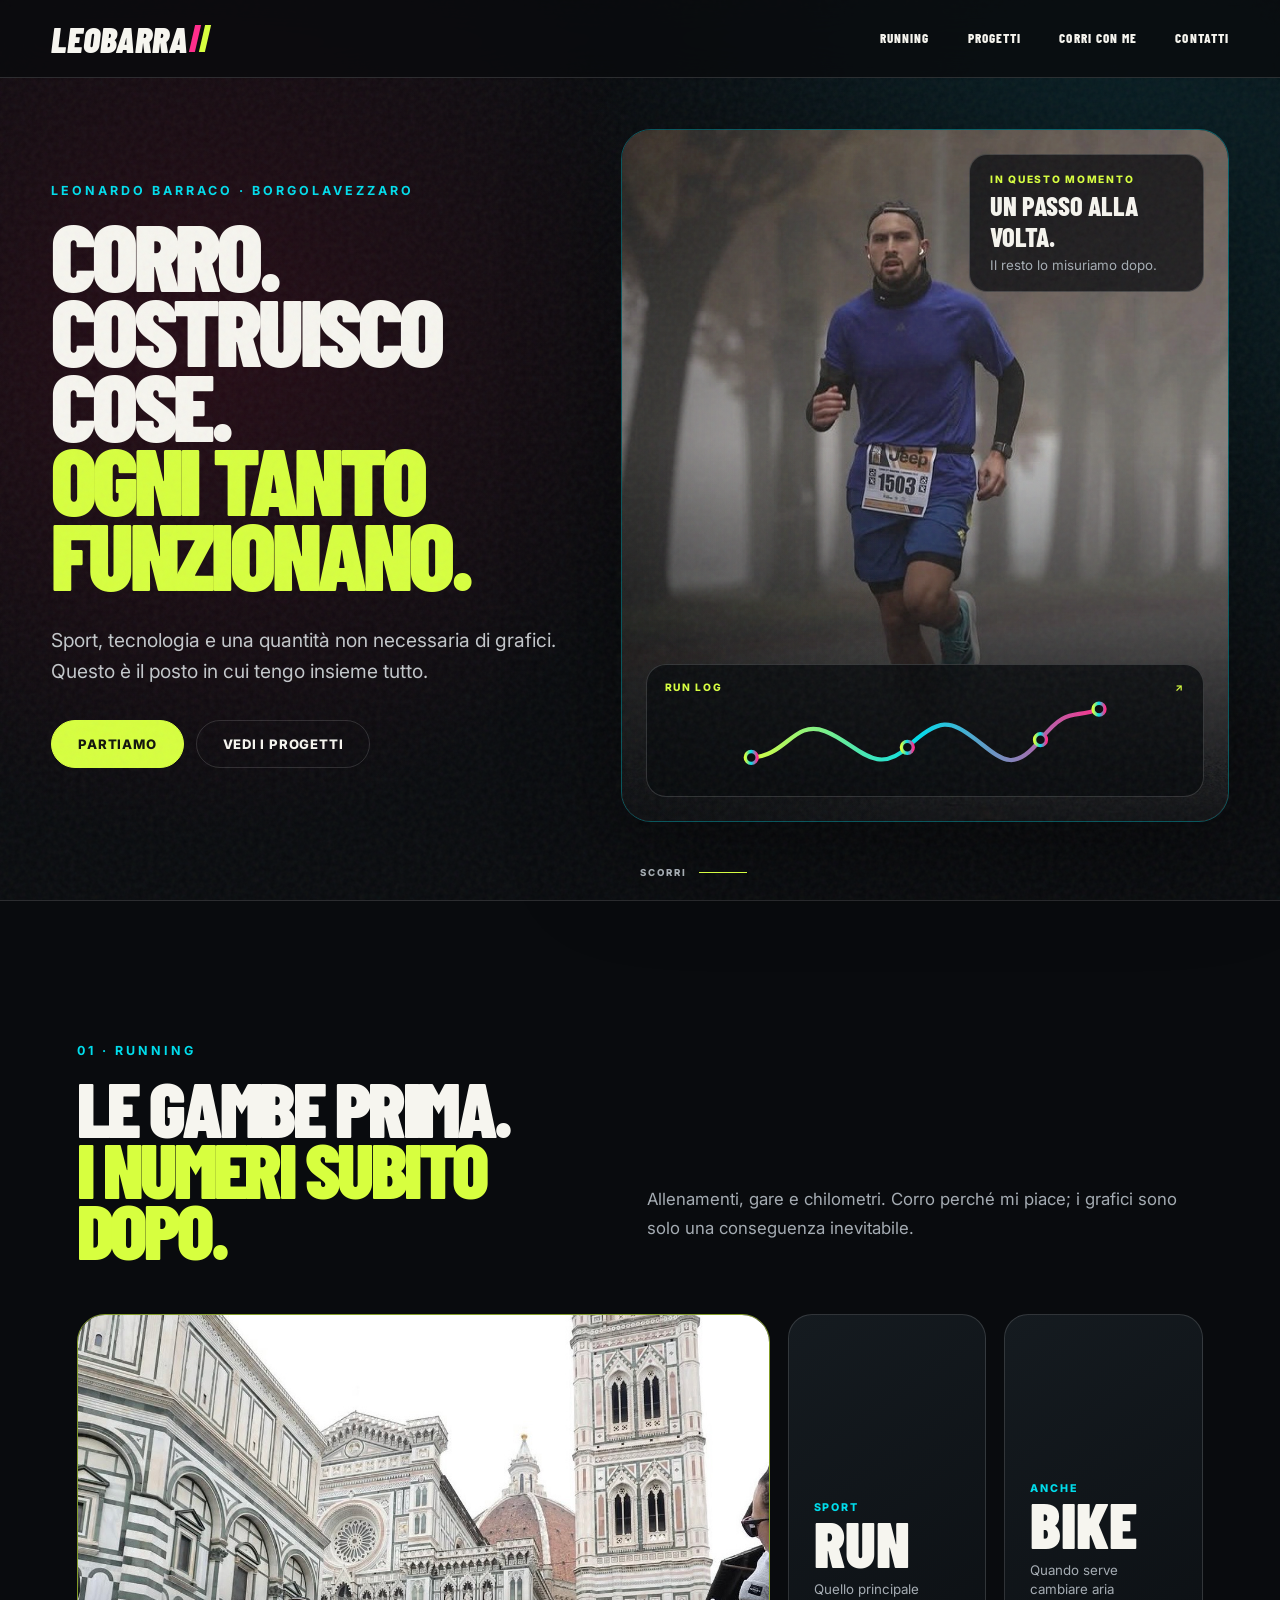
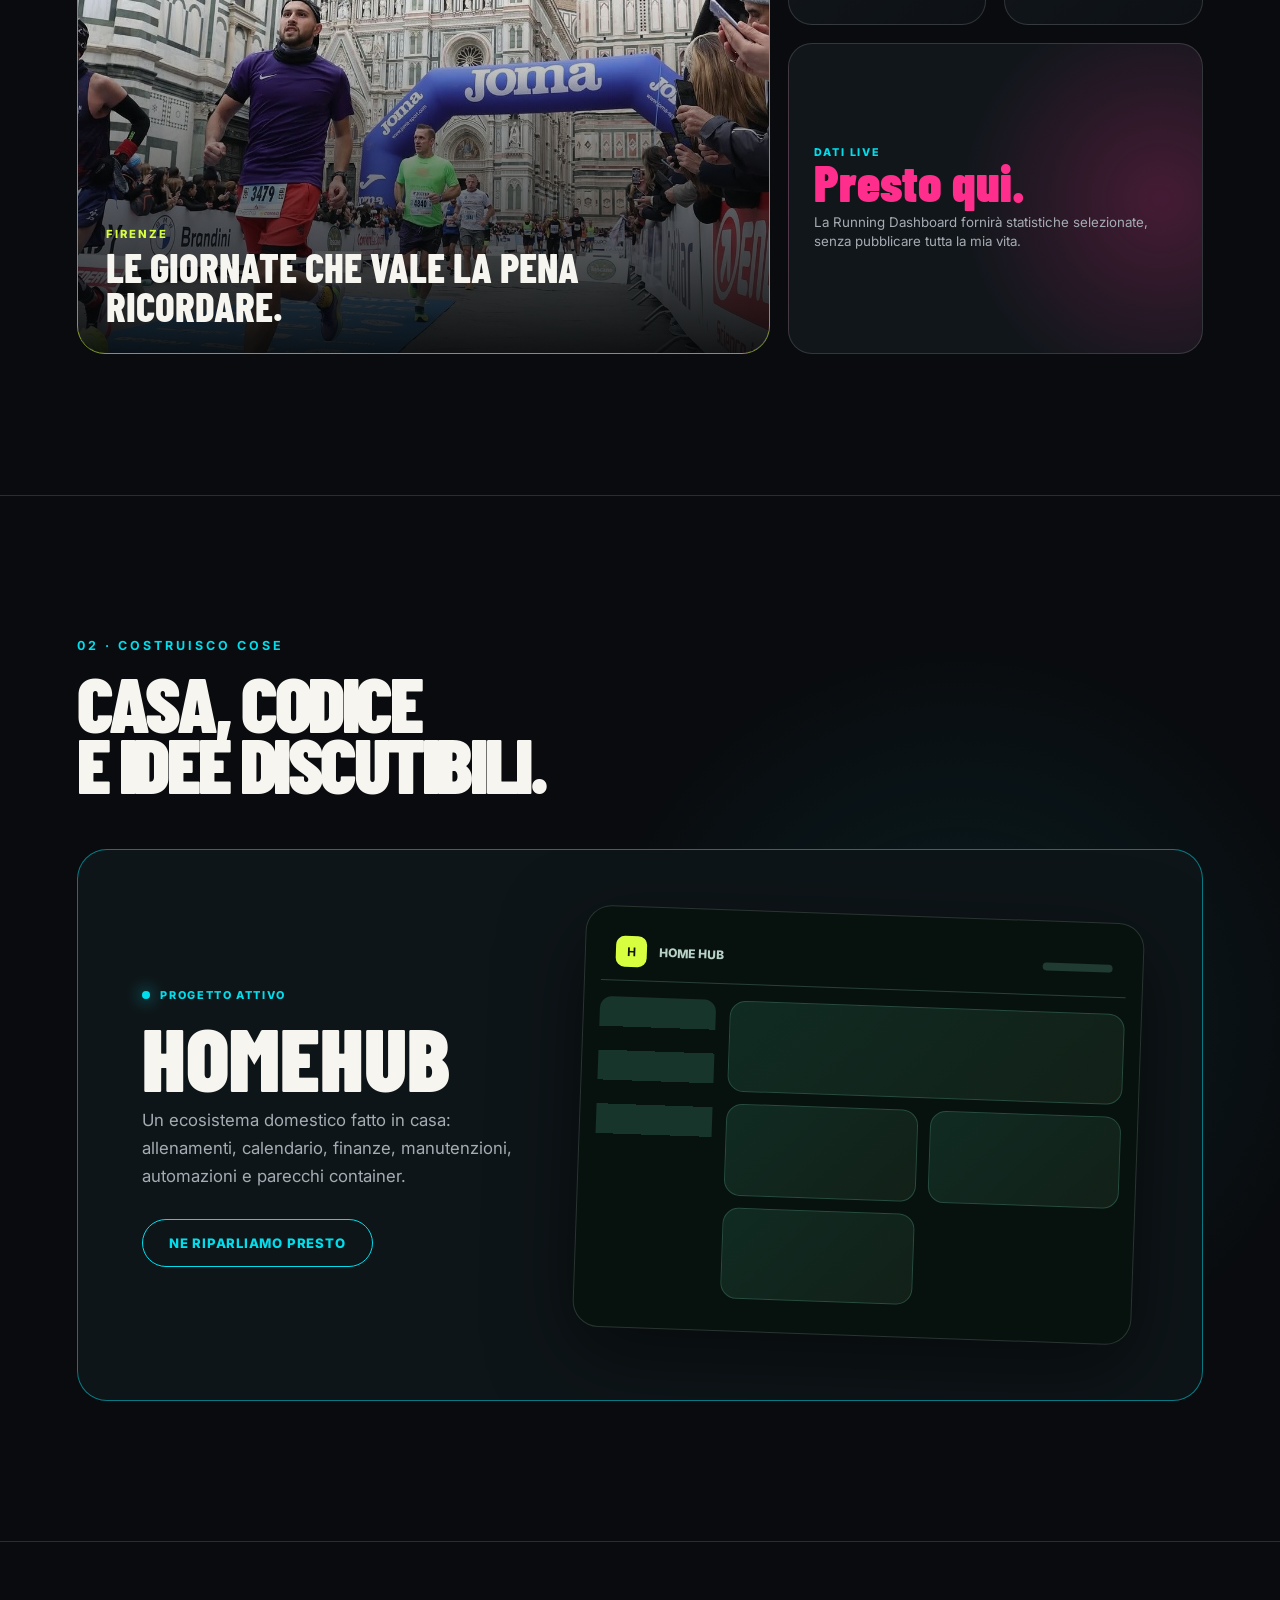
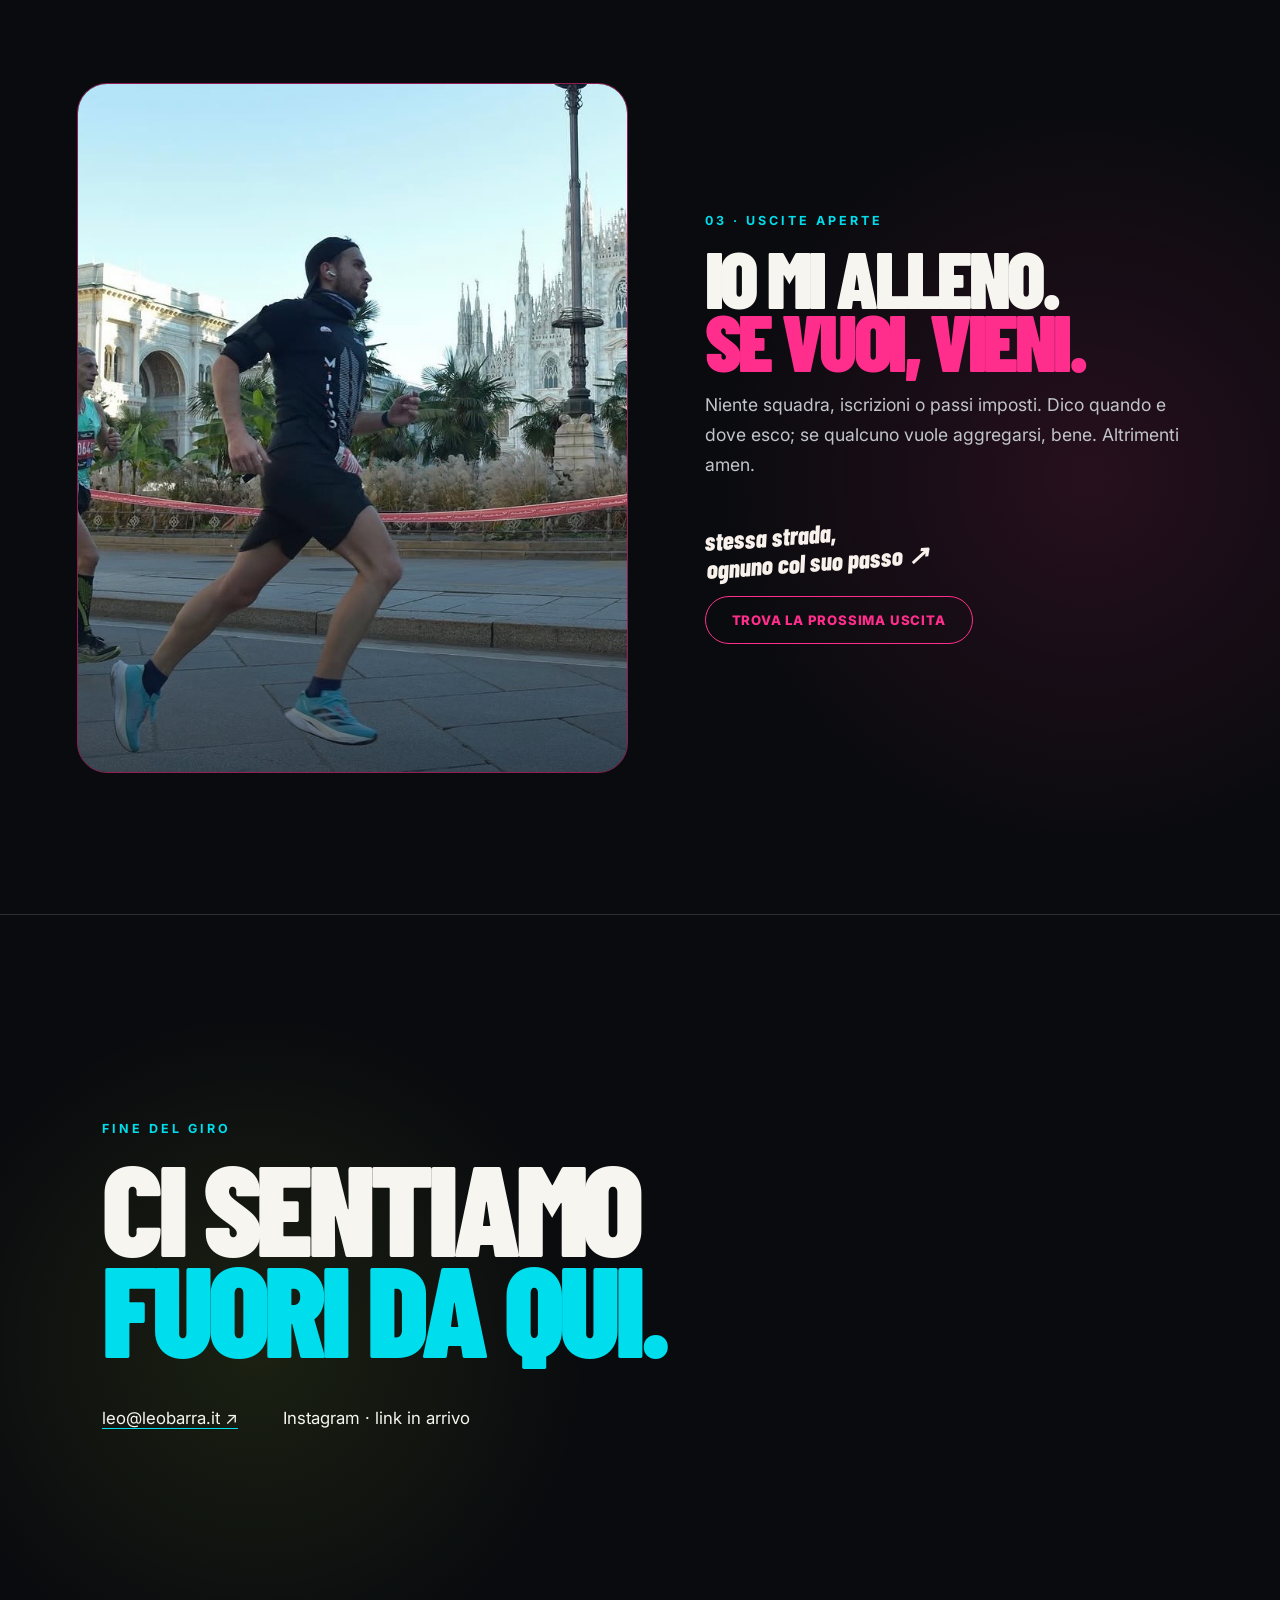
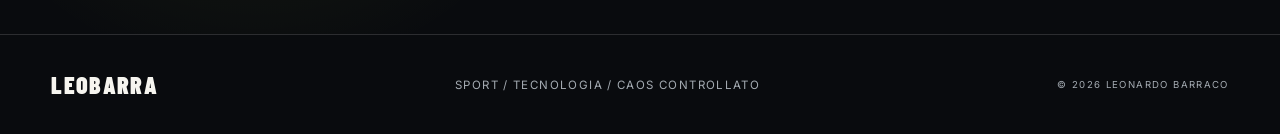
==== index.html @ 732d5b9c "Create initial leobarra.it homepage" ====
<!doctype html>
<html lang="it">
<head>
  <meta charset="utf-8">
  <meta name="viewport" content="width=device-width,initial-scale=1">
  <meta name="theme-color" content="#090b0e">
  <meta name="description" content="Leonardo Barraco: corsa, progetti personali e automazioni domestiche.">
  <title>LEOBARRA — Corro. Costruisco cose.</title>
  <link rel="preconnect" href="https://fonts.googleapis.com">
  <link rel="preconnect" href="https://fonts.gstatic.com" crossorigin>
  <link href="https://fonts.googleapis.com/css2?family=Barlow+Condensed:ital,wght@0,700;0,800;0,900;1,800&family=Inter:wght@400;500;600;700;800&display=swap" rel="stylesheet">
  <link rel="icon" type="image/svg+xml" href="data:image/svg+xml,%3Csvg xmlns='http://www.w3.org/2000/svg' viewBox='0 0 64 64'%3E%3Crect width='64' height='64' rx='14' fill='%23090b0e'/%3E%3Cpath d='M15 13h10v29h18v9H15z' fill='%23d7ff3f'/%3E%3Cpath d='M39 13h10v29H39z' fill='%23ff2e8c'/%3E%3C/svg%3E">
  <link rel="stylesheet" href="styles.css">
  <script src="app.js" defer></script>
</head>
<body>
  <div class="noise" aria-hidden="true"></div>
  <header class="topbar">
    <a class="brand" href="#top" aria-label="LEOBARRA, torna all'inizio">LEOBARRA <i></i><i></i></a>
    <button class="menu" type="button" aria-expanded="false" aria-controls="nav"><span></span><span></span></button>
    <nav id="nav" aria-label="Navigazione principale">
      <a href="#running">Running</a><a href="#projects">Progetti</a><a href="#uscite">Corri con me</a><a href="#contatti">Contatti</a>
    </nav>
  </header>

  <main id="top">
    <section class="hero">
      <div class="hero-copy reveal">
        <p class="kicker">LEONARDO BARRACO · BORGOLAVEZZARO</p>
        <h1>Corro.<br>Costruisco cose.<br><em>Ogni tanto funzionano.</em></h1>
        <p class="intro">Sport, tecnologia e una quantità non necessaria di grafici. Questo è il posto in cui tengo insieme tutto.</p>
        <div class="hero-actions"><a class="button primary" href="#running">Partiamo</a><a class="button ghost" href="#projects">Vedi i progetti</a></div>
      </div>
      <div class="hero-visual reveal">
        <img src="assets/nebbia-run.jpg" alt="Leonardo corre in un viale nella nebbia">
        <div class="photo-shade"></div>
        <div class="run-card">
          <span>IN QUESTO MOMENTO</span><strong>Un passo alla volta.</strong><small>Il resto lo misuriamo dopo.</small>
        </div>
        <div class="route-card" aria-label="Grafico decorativo dell'andamento di una corsa">
          <div class="route-head"><span>RUN LOG</span><b>↗</b></div>
          <svg viewBox="0 0 420 112" role="img" aria-label="Andamento di corsa stilizzato"><defs><linearGradient id="route" x1="0" x2="1"><stop stop-color="#d7ff3f"/><stop offset=".48" stop-color="#00ddec"/><stop offset="1" stop-color="#ff2e8c"/></linearGradient></defs><path d="M5 76 C46 75 55 31 92 45 S151 100 189 64 240 32 270 55 314 95 346 55 385 31 415 19" fill="none" stroke="url(#route)" stroke-width="5" stroke-linecap="round"/><g fill="#090b0e" stroke-width="4" stroke="url(#route)"><circle cx="5" cy="76" r="7"/><circle cx="189" cy="64" r="7"/><circle cx="346" cy="55" r="7"/><circle cx="415" cy="19" r="7"/></g></svg>
        </div>
      </div>
      <a class="scroll-hint" href="#running"><span>SCORRI</span><i></i></a>
    </section>

    <section id="running" class="section running-section">
      <div class="section-heading reveal"><p class="kicker">01 · RUNNING</p><h2>Le gambe prima.<br><em>I numeri subito dopo.</em></h2><p>Allenamenti, gare e chilometri. Corro perché mi piace; i grafici sono solo una conseguenza inevitabile.</p></div>
      <div class="running-grid">
        <article class="feature-photo reveal"><img src="assets/firenze-finish.jpg" alt="Leonardo taglia il traguardo della gara di Firenze"><div class="feature-caption"><span>FIRENZE</span><strong>Le giornate che vale la pena ricordare.</strong></div></article>
        <div class="metrics reveal">
          <article><span>SPORT</span><strong>RUN</strong><small>Quello principale</small></article>
          <article><span>ANCHE</span><strong>BIKE</strong><small>Quando serve cambiare aria</small></article>
          <article class="metric-wide"><span>DATI LIVE</span><strong>Presto qui.</strong><small>La Running Dashboard fornirà statistiche selezionate, senza pubblicare tutta la mia vita.</small></article>
        </div>
      </div>
    </section>

    <section id="projects" class="section projects-section">
      <div class="section-heading compact reveal"><p class="kicker">02 · COSTRUISCO COSE</p><h2>Casa, codice<br>e idee discutibili.</h2></div>
      <article class="homehub-card reveal">
        <div class="homehub-copy"><span class="project-status"><i></i> PROGETTO ATTIVO</span><h3>HOMEHUB</h3><p>Un ecosistema domestico fatto in casa: allenamenti, calendario, finanze, manutenzioni, automazioni e parecchi container.</p><a class="button cyan" href="#contatti">Ne riparliamo presto</a></div>
        <div class="dashboard-preview" aria-hidden="true"><div class="dash-top"><b>H</b><span>HOME HUB</span><i></i></div><div class="dash-content"><div class="dash-side"></div><div class="dash-main"><span></span><span></span><span></span><span></span></div></div></div>
      </article>
    </section>

    <section id="uscite" class="section invite-section">
      <div class="invite-photo reveal"><img src="assets/milano-run.jpg" alt="Leonardo corre a Milano davanti al Duomo"></div>
      <div class="invite-copy reveal"><p class="kicker">03 · USCITE APERTE</p><h2>Io mi alleno.<br><em>Se vuoi, vieni.</em></h2><p>Niente squadra, iscrizioni o passi imposti. Dico quando e dove esco; se qualcuno vuole aggregarsi, bene. Altrimenti amen.</p><div class="scribble">stessa strada,<br>ognuno col suo passo ↗</div><a class="button pink" href="#contatti">Trova la prossima uscita</a></div>
    </section>

    <section id="contatti" class="contact-section">
      <p class="kicker">FINE DEL GIRO</p><h2>Ci sentiamo<br><em>fuori da qui.</em></h2>
      <div class="contact-links"><a href="mailto:leo@leobarra.it">leo@leobarra.it ↗</a><span>Instagram · link in arrivo</span></div>
    </section>
  </main>

  <footer><strong>LEOBARRA</strong><span>Sport / Tecnologia / Caos controllato</span><small>© <span id="year"></span> Leonardo Barraco</small></footer>
</body>
</html>
---- styles.css ----
:root{--bg:#090b0e;--panel:#10151a;--text:#f6f5ef;--muted:#a5acb3;--lime:#d7ff3f;--cyan:#00ddec;--pink:#ff2e8c;--orange:#ff713e;--line:rgba(255,255,255,.14);--display:"Barlow Condensed",sans-serif;--body:"Inter",sans-serif}*{box-sizing:border-box}html{scroll-behavior:smooth;background:var(--bg)}body{margin:0;background:radial-gradient(circle at 15% 7%,rgba(139,15,48,.22),transparent 31rem),radial-gradient(circle at 88% 4%,rgba(0,140,163,.16),transparent 34rem),var(--bg);color:var(--text);font-family:var(--body);overflow-x:hidden}.noise{position:fixed;inset:0;z-index:10;pointer-events:none;opacity:.13;background-image:url("data:image/svg+xml,%3Csvg viewBox='0 0 180 180' xmlns='http://www.w3.org/2000/svg'%3E%3Cfilter id='n'%3E%3CfeTurbulence type='fractalNoise' baseFrequency='.9' numOctaves='4' stitchTiles='stitch'/%3E%3C/filter%3E%3Crect width='100%25' height='100%25' filter='url(%23n)' opacity='.45'/%3E%3C/svg%3E")}.topbar{position:fixed;top:0;left:0;right:0;z-index:20;height:78px;display:flex;align-items:center;justify-content:space-between;padding:0 clamp(22px,4vw,72px);border-bottom:1px solid var(--line);background:rgba(9,11,14,.78);backdrop-filter:blur(18px)}.brand{display:flex;align-items:center;gap:4px;color:var(--text);text-decoration:none;font:900 clamp(1.65rem,3vw,2.25rem)/1 var(--display);font-style:italic}.brand i{display:block;width:6px;height:27px;background:var(--pink);transform:skew(-13deg)}.brand i:last-child{background:var(--lime)}nav{display:flex;gap:clamp(18px,3vw,45px)}nav a{color:var(--text);text-decoration:none;text-transform:uppercase;font:800 .82rem/1 var(--display);letter-spacing:.08em}nav a:hover{color:var(--lime)}.menu{display:none}.hero{position:relative;min-height:100svh;display:grid;grid-template-columns:minmax(0,.92fr) minmax(420px,1.08fr);gap:4vw;align-items:center;padding:120px clamp(22px,4vw,72px) 70px}.hero-copy{position:relative;z-index:2}.kicker{margin:0 0 18px;color:var(--cyan);font:700 .78rem/1.4 var(--body);letter-spacing:.24em;text-transform:uppercase}.hero h1,.section h2,.contact-section h2{margin:0;font:900 clamp(4.8rem,7.4vw,9rem)/.79 var(--display);letter-spacing:-.045em;text-transform:uppercase}.hero h1 em,.section h2 em,.contact-section h2 em{color:var(--lime);font-style:normal}.intro{max-width:610px;margin:34px 0 0;color:#c3c7cb;font-size:clamp(1rem,1.5vw,1.24rem);line-height:1.6}.hero-actions{display:flex;gap:12px;margin-top:34px}.button{display:inline-flex;align-items:center;justify-content:center;min-height:48px;padding:0 26px;border:1px solid var(--line);border-radius:999px;color:var(--text);text-decoration:none;text-transform:uppercase;font:800 .82rem var(--body);letter-spacing:.06em;transition:.2s}.button:hover{transform:translateY(-2px)}.primary{background:var(--lime);border-color:var(--lime);color:#10130a}.ghost:hover{border-color:var(--lime);color:var(--lime)}.hero-visual{position:relative;height:min(77vh,800px);min-height:560px;border:1px solid rgba(0,221,236,.35);border-radius:30px;overflow:hidden;box-shadow:0 30px 100px rgba(0,0,0,.5)}.hero-visual>img{width:100%;height:100%;object-fit:cover;object-position:53% center;filter:saturate(.78) contrast(1.06)}.photo-shade{position:absolute;inset:0;background:linear-gradient(90deg,rgba(9,11,14,.38),transparent 45%),linear-gradient(0deg,rgba(9,11,14,.92),transparent 55%)}.run-card{position:absolute;top:24px;right:24px;display:grid;gap:5px;max-width:235px;padding:18px 20px;border:1px solid rgba(255,255,255,.18);border-radius:18px;background:rgba(7,9,12,.75);backdrop-filter:blur(12px)}.run-card span,.route-head{color:var(--lime);font-size:.64rem;font-weight:800;letter-spacing:.17em}.run-card strong{font:800 1.65rem var(--display);text-transform:uppercase}.run-card small{color:var(--muted)}.route-card{position:absolute;left:24px;right:24px;bottom:24px;padding:16px 18px 8px;border:1px solid rgba(255,255,255,.16);border-radius:20px;background:rgba(7,9,12,.78);backdrop-filter:blur(12px)}.route-head{display:flex;justify-content:space-between}.route-card svg{display:block;width:100%;height:95px}.scroll-hint{position:absolute;bottom:22px;left:50%;display:flex;align-items:center;gap:12px;color:var(--muted);text-decoration:none;font-size:.6rem;font-weight:800;letter-spacing:.2em}.scroll-hint i{width:48px;height:1px;background:var(--lime)}.section{padding:clamp(90px,11vw,170px) clamp(22px,6vw,110px);border-top:1px solid var(--line)}.section-heading{display:grid;grid-template-columns:1fr 1.1fr;column-gap:5vw;align-items:end;margin-bottom:55px}.section-heading .kicker{grid-column:1/-1}.section-heading h2{font-size:clamp(3.8rem,6vw,7.5rem)}.section-heading>p:last-child{max-width:540px;color:var(--muted);font-size:1.05rem;line-height:1.7}.running-grid{display:grid;grid-template-columns:1.25fr .75fr;gap:18px}.feature-photo{position:relative;min-height:640px;border-radius:28px;overflow:hidden;border:1px solid rgba(215,255,63,.6)}.feature-photo img{width:100%;height:100%;position:absolute;object-fit:cover;object-position:center 35%}.feature-photo:after{content:"";position:absolute;inset:0;background:linear-gradient(0deg,rgba(4,6,7,.93),transparent 60%)}.feature-caption{position:absolute;z-index:2;left:28px;right:28px;bottom:27px;display:grid;gap:7px}.feature-caption span{color:var(--lime);font-size:.7rem;font-weight:800;letter-spacing:.18em}.feature-caption strong{max-width:620px;font:800 clamp(2rem,3.2vw,4rem)/.95 var(--display);text-transform:uppercase}.metrics{display:grid;grid-template-columns:1fr 1fr;gap:18px}.metrics article{min-height:200px;display:flex;flex-direction:column;justify-content:flex-end;padding:25px;border:1px solid var(--line);border-radius:24px;background:linear-gradient(145deg,#151b20,#0d1115)}.metrics span{color:var(--cyan);font-size:.67rem;font-weight:800;letter-spacing:.17em}.metrics strong{font:900 clamp(3rem,5vw,6rem)/.9 var(--display)}.metrics small{margin-top:8px;color:var(--muted);line-height:1.45}.metrics .metric-wide{grid-column:1/-1;justify-content:center;background:radial-gradient(circle at 90%,rgba(255,46,140,.22),transparent 50%),#11161b}.metrics .metric-wide strong{font-size:clamp(2.6rem,4vw,4.5rem);color:var(--pink)}.section-heading.compact{display:block;max-width:850px}.projects-section{background:radial-gradient(circle at 75%,rgba(0,221,236,.09),transparent 35%)}.homehub-card{display:grid;grid-template-columns:.8fr 1.2fr;gap:5vw;align-items:center;padding:clamp(28px,5vw,70px);border:1px solid rgba(0,221,236,.5);border-radius:30px;background:#0e1518;overflow:hidden}.project-status{color:var(--cyan);font-size:.68rem;font-weight:800;letter-spacing:.15em}.project-status i{display:inline-block;width:8px;height:8px;margin-right:7px;border-radius:50%;background:var(--cyan);box-shadow:0 0 16px var(--cyan)}.homehub-copy h3{margin:18px 0 15px;font:900 clamp(4rem,7vw,8rem)/.8 var(--display)}.homehub-copy p{max-width:550px;margin:0 0 28px;color:var(--muted);font-size:1.05rem;line-height:1.65}.button.cyan{border-color:var(--cyan);color:var(--cyan)}.dashboard-preview{min-height:420px;padding:16px;border:1px solid rgba(255,255,255,.14);border-radius:26px;background:#07120e;box-shadow:0 25px 80px rgba(0,0,0,.5);transform:rotate(2deg)}.dash-top{height:58px;display:flex;align-items:center;gap:12px;padding:0 14px;border-bottom:1px solid #284037;color:#b8d2c7;font-size:.75rem;font-weight:800}.dash-top b{display:grid;place-items:center;width:31px;height:31px;border-radius:9px;background:var(--lime);color:#10130a}.dash-top i{margin-left:auto;width:70px;height:8px;border-radius:8px;background:#203b31}.dash-content{height:330px;display:grid;grid-template-columns:22% 1fr;gap:14px;padding:16px 0}.dash-side{border-radius:12px;background:linear-gradient(#17352b 10%,transparent 10% 18%,#17352b 18% 28%,transparent 28% 36%,#17352b 36% 46%,transparent 46%)}.dash-main{display:grid;grid-template-columns:1fr 1fr;gap:12px}.dash-main span{border:1px solid #274d3f;border-radius:16px;background:linear-gradient(135deg,#102b22,#122018)}.dash-main span:first-child{grid-column:1/-1}.invite-section{display:grid;grid-template-columns:1.05fr .95fr;gap:6vw;align-items:center;background:radial-gradient(circle at 85% 55%,rgba(255,46,140,.12),transparent 32%)}.invite-photo{position:relative;min-height:690px;border:1px solid rgba(255,46,140,.55);border-radius:30px;overflow:hidden;transform:rotate(-1.2deg)}.invite-photo img{position:absolute;width:100%;height:100%;object-fit:cover}.invite-photo:after{content:"";position:absolute;inset:0;background:linear-gradient(0deg,rgba(9,11,14,.5),transparent 50%)}.invite-copy h2{font-size:clamp(4rem,6.2vw,7.6rem)}.invite-copy h2 em{color:var(--pink)}.invite-copy>p:not(.kicker){max-width:610px;color:#c1c5ca;font-size:1.1rem;line-height:1.7}.scribble{margin:30px 0;color:#f8f1ec;font:italic 800 1.6rem/1.1 var(--display);transform:rotate(-4deg)}.button.pink{border-color:var(--pink);color:var(--pink)}.contact-section{min-height:80vh;display:flex;flex-direction:column;justify-content:center;padding:110px clamp(22px,8vw,145px);border-top:1px solid var(--line);background:radial-gradient(circle at 20% 60%,rgba(215,255,63,.09),transparent 30%)}.contact-section h2{font-size:clamp(5rem,10vw,12rem)}.contact-section h2 em{color:var(--cyan)}.contact-links{display:flex;flex-wrap:wrap;gap:18px 45px;margin-top:50px}.contact-links a,.contact-links span{color:var(--text);font-size:1.05rem}.contact-links a{text-decoration:none;border-bottom:1px solid var(--cyan)}footer{min-height:100px;display:flex;align-items:center;justify-content:space-between;gap:20px;padding:24px clamp(22px,4vw,72px);border-top:1px solid var(--line);color:var(--muted);font-size:.72rem;text-transform:uppercase;letter-spacing:.12em}footer strong{color:var(--text);font:900 1.5rem var(--display)}.reveal{opacity:0;transform:translateY(24px);transition:opacity .7s ease,transform .7s ease}.reveal.visible{opacity:1;transform:none}@media(max-width:960px){.hero{grid-template-columns:1fr;padding-top:115px}.hero-copy{padding-top:40px}.hero-visual{height:65vh;min-height:520px}.scroll-hint{display:none}.section-heading{grid-template-columns:1fr}.section-heading>p:last-child{margin-top:28px}.running-grid,.homehub-card,.invite-section{grid-template-columns:1fr}.feature-photo,.invite-photo{min-height:620px}.dashboard-preview{margin-top:20px}.invite-copy{order:-1}}@media(max-width:680px){.topbar{height:66px}.menu{width:44px;height:44px;display:grid;place-content:center;gap:6px;border:1px solid var(--line);border-radius:50%;background:transparent}.menu span{width:18px;height:2px;background:var(--text)}nav{position:absolute;top:66px;left:12px;right:12px;display:none;padding:18px;border:1px solid var(--line);border-radius:18px;background:#101418;box-shadow:0 20px 50px #000}nav.open{display:grid;gap:20px}.hero{min-height:auto;padding:120px 18px 55px}.hero h1{font-size:clamp(4.1rem,20vw,6.2rem)}.hero-actions{align-items:stretch;flex-direction:column}.hero-visual{min-height:470px;height:67vh;border-radius:22px}.run-card{top:14px;right:14px;left:14px;max-width:none}.route-card{left:14px;right:14px;bottom:14px}.section{padding:85px 18px}.section h2{font-size:clamp(3.7rem,18vw,5.7rem)}.section-heading{margin-bottom:35px}.running-grid{gap:14px}.feature-photo,.invite-photo{min-height:510px;border-radius:22px}.metrics{gap:12px}.metrics article{min-height:160px;padding:19px;border-radius:19px}.homehub-card{padding:25px 18px;border-radius:22px}.dashboard-preview{min-height:300px}.dash-content{height:225px}.invite-section{gap:38px}.contact-section{min-height:70vh;padding:90px 18px}.contact-section h2{font-size:clamp(4.5rem,22vw,7rem)}footer{align-items:flex-start;flex-direction:column}.intro{font-size:1rem}}@media(prefers-reduced-motion:reduce){html{scroll-behavior:auto}.reveal{opacity:1;transform:none;transition:none}.button{transition:none}}
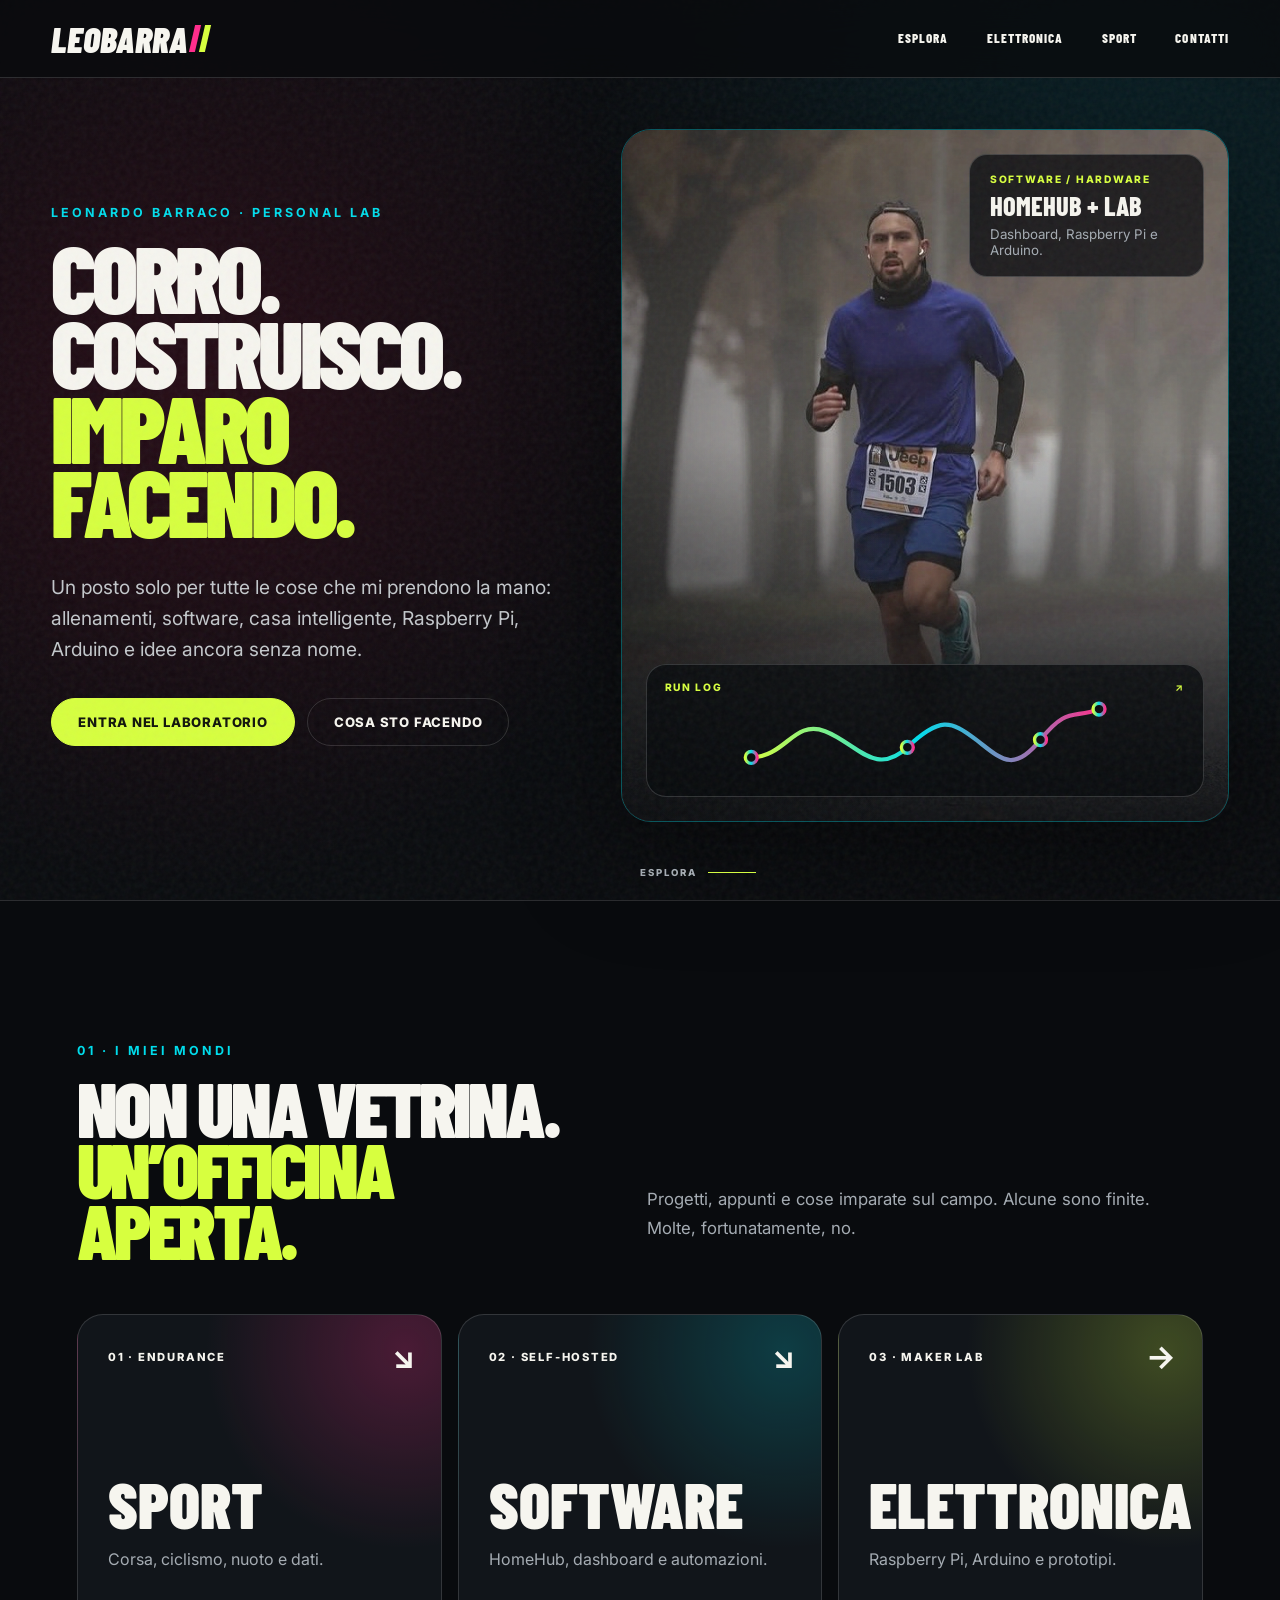
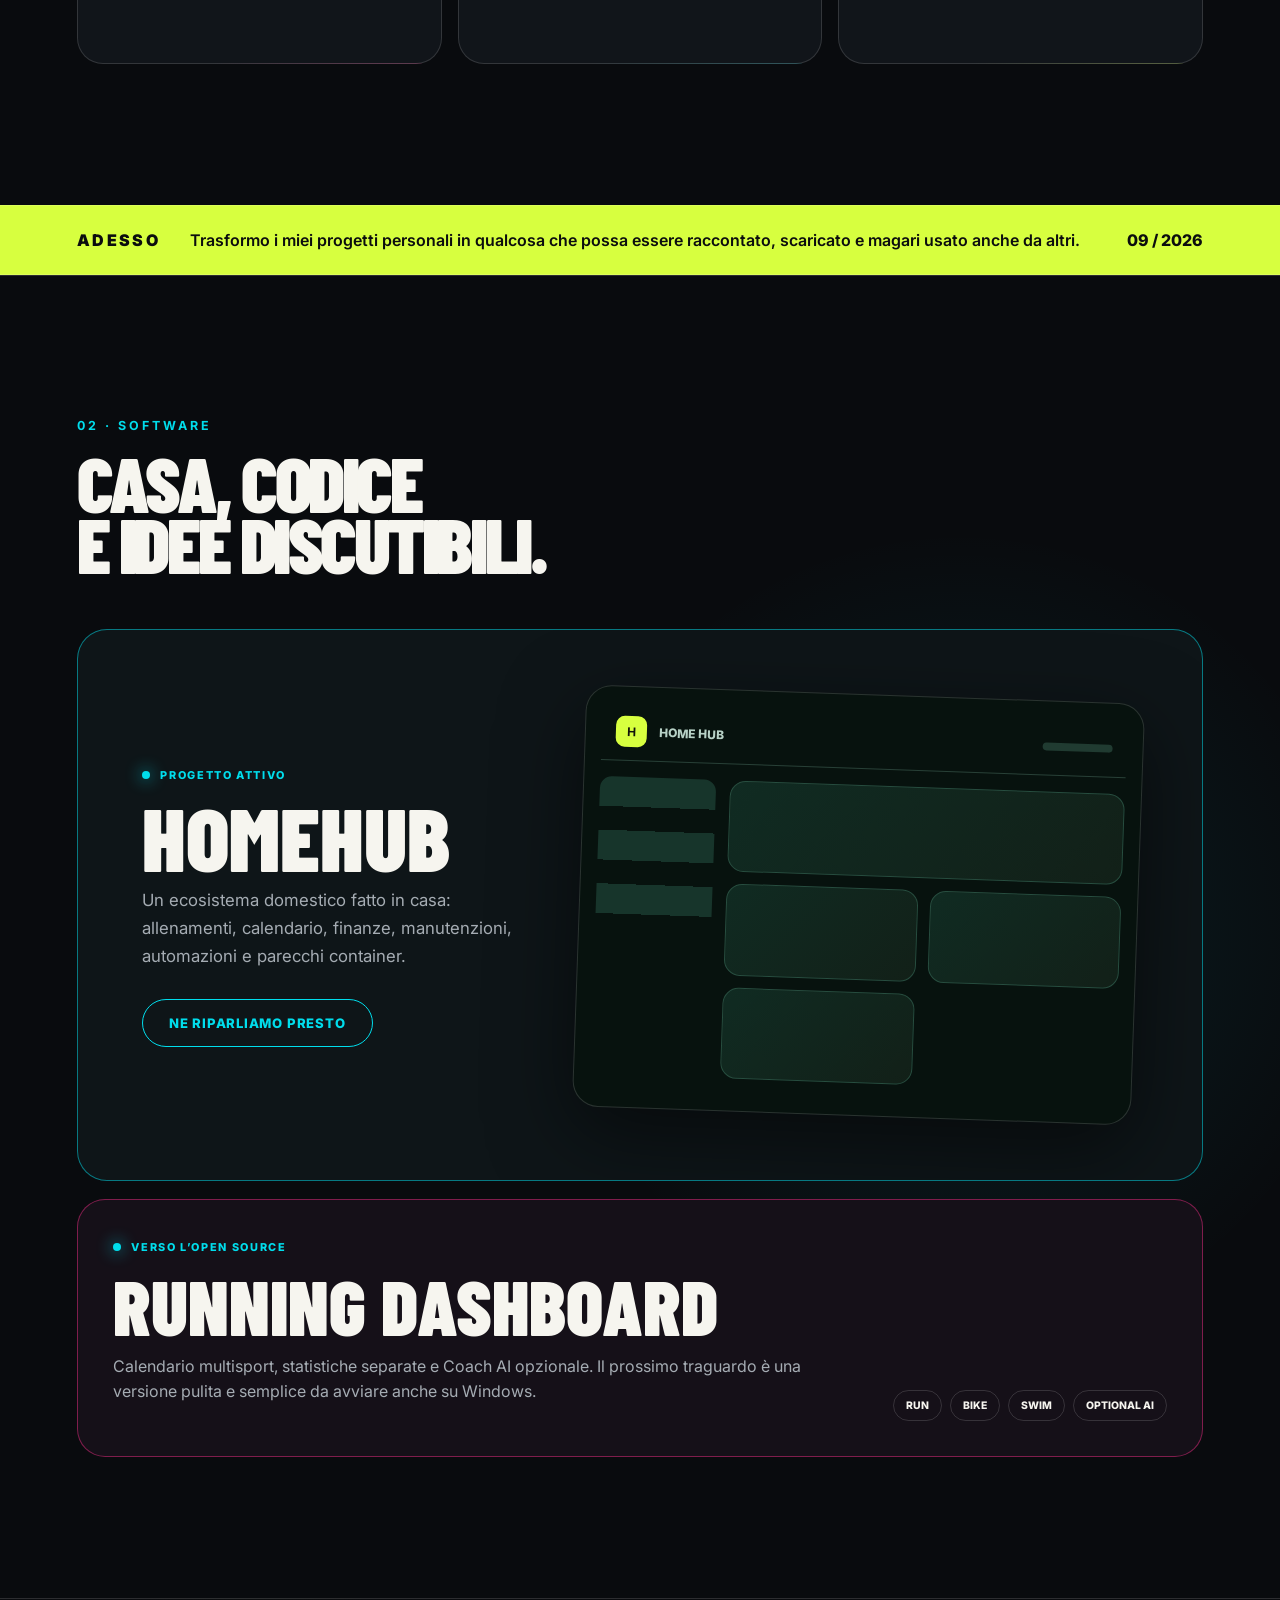
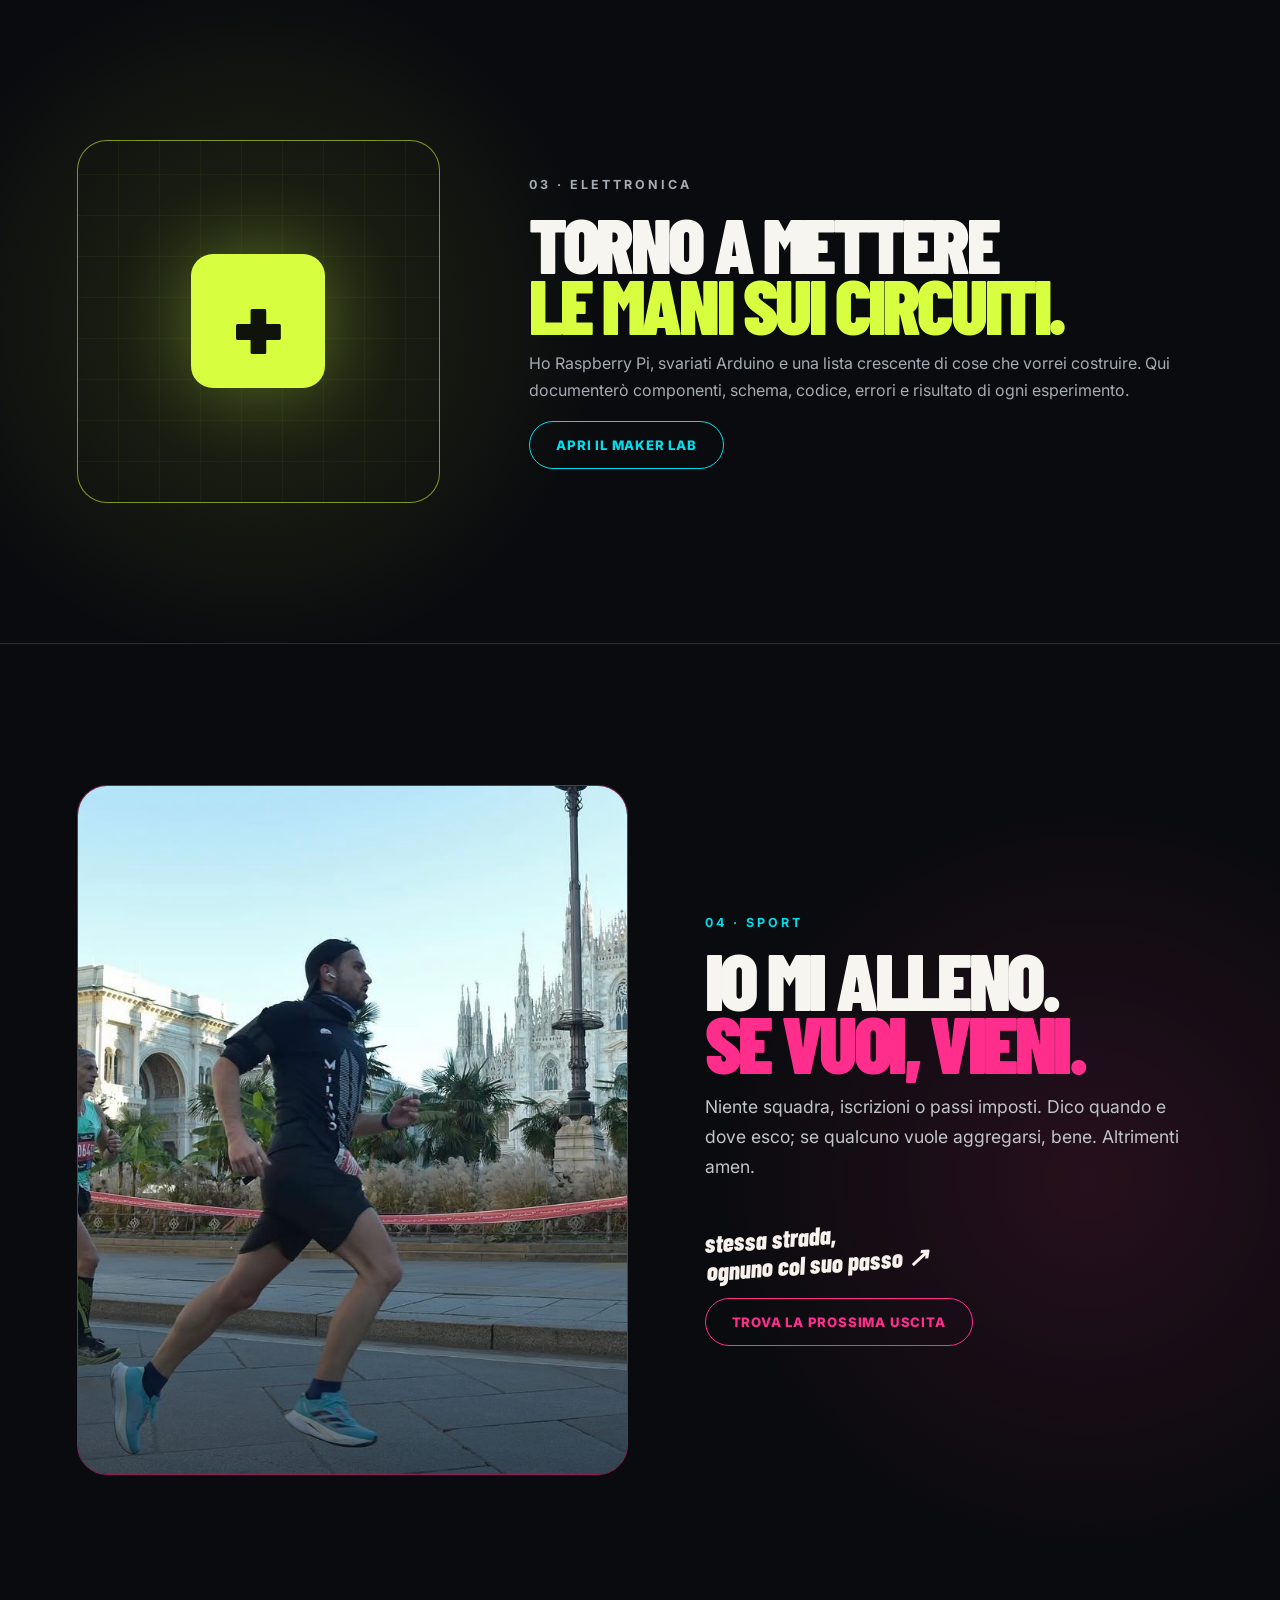
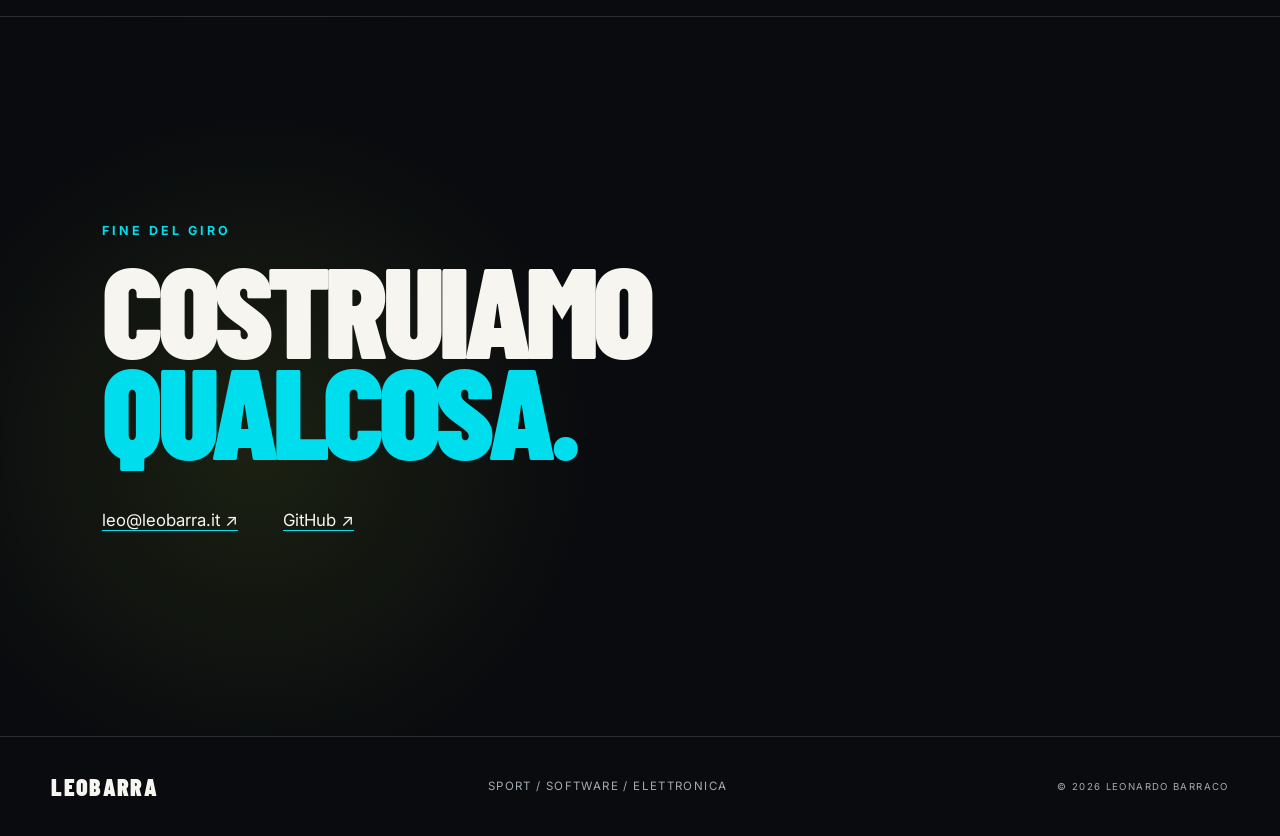
==== commit 1b4c4ccc: "Redesign site around sport software and electronics" ====
--- a/index.html
+++ b/index.html
@@ -19,63 +19,63 @@
     <a class="brand" href="#top" aria-label="LEOBARRA, torna all'inizio">LEOBARRA <i></i><i></i></a>
     <button class="menu" type="button" aria-expanded="false" aria-controls="nav"><span></span><span></span></button>
     <nav id="nav" aria-label="Navigazione principale">
-      <a href="#running">Running</a><a href="#projects">Progetti</a><a href="#uscite">Corri con me</a><a href="#contatti">Contatti</a>
+      <a href="#mondi">Esplora</a><a href="elettronica.html">Elettronica</a><a href="#sport">Sport</a><a href="#contatti">Contatti</a>
     </nav>
   </header>
 
   <main id="top">
     <section class="hero">
       <div class="hero-copy reveal">
-        <p class="kicker">LEONARDO BARRACO · BORGOLAVEZZARO</p>
-        <h1>Corro.<br>Costruisco cose.<br><em>Ogni tanto funzionano.</em></h1>
-        <p class="intro">Sport, tecnologia e una quantità non necessaria di grafici. Questo è il posto in cui tengo insieme tutto.</p>
-        <div class="hero-actions"><a class="button primary" href="#running">Partiamo</a><a class="button ghost" href="#projects">Vedi i progetti</a></div>
+        <p class="kicker">LEONARDO BARRACO · PERSONAL LAB</p>
+        <h1>Corro.<br>Costruisco.<br><em>Imparo facendo.</em></h1>
+        <p class="intro">Un posto solo per tutte le cose che mi prendono la mano: allenamenti, software, casa intelligente, Raspberry Pi, Arduino e idee ancora senza nome.</p>
+        <div class="hero-actions"><a class="button primary" href="#mondi">Entra nel laboratorio</a><a class="button ghost" href="#adesso">Cosa sto facendo</a></div>
       </div>
       <div class="hero-visual reveal">
         <img src="assets/nebbia-run.jpg" alt="Leonardo corre in un viale nella nebbia">
         <div class="photo-shade"></div>
         <div class="run-card">
-          <span>IN QUESTO MOMENTO</span><strong>Un passo alla volta.</strong><small>Il resto lo misuriamo dopo.</small>
+          <span>SOFTWARE / HARDWARE</span><strong>HOMEHUB + LAB</strong><small>Dashboard, Raspberry Pi e Arduino.</small>
         </div>
         <div class="route-card" aria-label="Grafico decorativo dell'andamento di una corsa">
           <div class="route-head"><span>RUN LOG</span><b>↗</b></div>
           <svg viewBox="0 0 420 112" role="img" aria-label="Andamento di corsa stilizzato"><defs><linearGradient id="route" x1="0" x2="1"><stop stop-color="#d7ff3f"/><stop offset=".48" stop-color="#00ddec"/><stop offset="1" stop-color="#ff2e8c"/></linearGradient></defs><path d="M5 76 C46 75 55 31 92 45 S151 100 189 64 240 32 270 55 314 95 346 55 385 31 415 19" fill="none" stroke="url(#route)" stroke-width="5" stroke-linecap="round"/><g fill="#090b0e" stroke-width="4" stroke="url(#route)"><circle cx="5" cy="76" r="7"/><circle cx="189" cy="64" r="7"/><circle cx="346" cy="55" r="7"/><circle cx="415" cy="19" r="7"/></g></svg>
         </div>
       </div>
-      <a class="scroll-hint" href="#running"><span>SCORRI</span><i></i></a>
+      <a class="scroll-hint" href="#mondi"><span>ESPLORA</span><i></i></a>
     </section>
 
-    <section id="running" class="section running-section">
-      <div class="section-heading reveal"><p class="kicker">01 · RUNNING</p><h2>Le gambe prima.<br><em>I numeri subito dopo.</em></h2><p>Allenamenti, gare e chilometri. Corro perché mi piace; i grafici sono solo una conseguenza inevitabile.</p></div>
-      <div class="running-grid">
-        <article class="feature-photo reveal"><img src="assets/firenze-finish.jpg" alt="Leonardo taglia il traguardo della gara di Firenze"><div class="feature-caption"><span>FIRENZE</span><strong>Le giornate che vale la pena ricordare.</strong></div></article>
-        <div class="metrics reveal">
-          <article><span>SPORT</span><strong>RUN</strong><small>Quello principale</small></article>
-          <article><span>ANCHE</span><strong>BIKE</strong><small>Quando serve cambiare aria</small></article>
-          <article class="metric-wide"><span>DATI LIVE</span><strong>Presto qui.</strong><small>La Running Dashboard fornirà statistiche selezionate, senza pubblicare tutta la mia vita.</small></article>
-        </div>
+    <section id="mondi" class="section worlds-section">
+      <div class="section-heading reveal"><div><p class="kicker">01 · I MIEI MONDI</p><h2>Non una vetrina.<br><em>Un’officina aperta.</em></h2></div><p>Progetti, appunti e cose imparate sul campo. Alcune sono finite. Molte, fortunatamente, no.</p></div>
+      <div class="world-grid">
+        <a class="world-card sport reveal" href="#sport"><span>01 · ENDURANCE</span><h3>Sport</h3><p>Corsa, ciclismo, nuoto e dati.</p><b>↘</b></a>
+        <a class="world-card code reveal" href="#projects"><span>02 · SELF-HOSTED</span><h3>Software</h3><p>HomeHub, dashboard e automazioni.</p><b>↘</b></a><a class="world-card electronics reveal" href="elettronica.html"><span>03 · MAKER LAB</span><h3>Elettronica</h3><p>Raspberry Pi, Arduino e prototipi.</p><b>→</b></a>
       </div>
     </section>
+    <section id="adesso" class="now-strip"><span>ADESSO</span><p>Trasformo i miei progetti personali in qualcosa che possa essere raccontato, scaricato e magari usato anche da altri.</p><i>09 / 2026</i></section>
 
     <section id="projects" class="section projects-section">
-      <div class="section-heading compact reveal"><p class="kicker">02 · COSTRUISCO COSE</p><h2>Casa, codice<br>e idee discutibili.</h2></div>
+      <div class="section-heading compact reveal"><p class="kicker">02 · SOFTWARE</p><h2>Casa, codice<br>e idee discutibili.</h2></div>
       <article class="homehub-card reveal">
         <div class="homehub-copy"><span class="project-status"><i></i> PROGETTO ATTIVO</span><h3>HOMEHUB</h3><p>Un ecosistema domestico fatto in casa: allenamenti, calendario, finanze, manutenzioni, automazioni e parecchi container.</p><a class="button cyan" href="#contatti">Ne riparliamo presto</a></div>
         <div class="dashboard-preview" aria-hidden="true"><div class="dash-top"><b>H</b><span>HOME HUB</span><i></i></div><div class="dash-content"><div class="dash-side"></div><div class="dash-main"><span></span><span></span><span></span><span></span></div></div></div>
       </article>
+      <article class="running-project reveal"><div><span class="project-status"><i></i> VERSO L’OPEN SOURCE</span><h3>RUNNING DASHBOARD</h3><p>Calendario multisport, statistiche separate e Coach AI opzionale. Il prossimo traguardo è una versione pulita e semplice da avviare anche su Windows.</p></div><div class="tag-row"><span>RUN</span><span>BIKE</span><span>SWIM</span><span>OPTIONAL AI</span></div></article>
     </section>
 
-    <section id="uscite" class="section invite-section">
+    <section class="section lab-teaser"><div class="circuit-mark reveal"><b>+</b></div><div class="lab-copy reveal"><p class="kicker">03 · ELETTRONICA</p><h2>Torno a mettere<br><em>le mani sui circuiti.</em></h2><p>Ho Raspberry Pi, svariati Arduino e una lista crescente di cose che vorrei costruire. Qui documenterò componenti, schema, codice, errori e risultato di ogni esperimento.</p><a class="button cyan" href="elettronica.html">Apri il Maker Lab</a></div></section>
+
+    <section id="sport" class="section invite-section">
       <div class="invite-photo reveal"><img src="assets/milano-run.jpg" alt="Leonardo corre a Milano davanti al Duomo"></div>
-      <div class="invite-copy reveal"><p class="kicker">03 · USCITE APERTE</p><h2>Io mi alleno.<br><em>Se vuoi, vieni.</em></h2><p>Niente squadra, iscrizioni o passi imposti. Dico quando e dove esco; se qualcuno vuole aggregarsi, bene. Altrimenti amen.</p><div class="scribble">stessa strada,<br>ognuno col suo passo ↗</div><a class="button pink" href="#contatti">Trova la prossima uscita</a></div>
+      <div class="invite-copy reveal"><p class="kicker">04 · SPORT</p><h2>Io mi alleno.<br><em>Se vuoi, vieni.</em></h2><p>Niente squadra, iscrizioni o passi imposti. Dico quando e dove esco; se qualcuno vuole aggregarsi, bene. Altrimenti amen.</p><div class="scribble">stessa strada,<br>ognuno col suo passo ↗</div><a class="button pink" href="#contatti">Trova la prossima uscita</a></div>
     </section>
 
     <section id="contatti" class="contact-section">
-      <p class="kicker">FINE DEL GIRO</p><h2>Ci sentiamo<br><em>fuori da qui.</em></h2>
-      <div class="contact-links"><a href="mailto:leo@leobarra.it">leo@leobarra.it ↗</a><span>Instagram · link in arrivo</span></div>
+      <p class="kicker">FINE DEL GIRO</p><h2>Costruiamo<br><em>qualcosa.</em></h2>
+      <div class="contact-links"><a href="mailto:leo@leobarra.it">leo@leobarra.it ↗</a><a href="https://github.com/barracol">GitHub ↗</a></div>
     </section>
   </main>
 
-  <footer><strong>LEOBARRA</strong><span>Sport / Tecnologia / Caos controllato</span><small>© <span id="year"></span> Leonardo Barraco</small></footer>
+  <footer><strong>LEOBARRA</strong><span>Sport / Software / Elettronica</span><small>© <span id="year"></span> Leonardo Barraco</small></footer>
 </body>
 </html>
--- a/styles.css
+++ b/styles.css
@@ -1 +1,4 @@
-:root{--bg:#090b0e;--panel:#10151a;--text:#f6f5ef;--muted:#a5acb3;--lime:#d7ff3f;--cyan:#00ddec;--pink:#ff2e8c;--orange:#ff713e;--line:rgba(255,255,255,.14);--display:"Barlow Condensed",sans-serif;--body:"Inter",sans-serif}*{box-sizing:border-box}html{scroll-behavior:smooth;background:var(--bg)}body{margin:0;background:radial-gradient(circle at 15% 7%,rgba(139,15,48,.22),transparent 31rem),radial-gradient(circle at 88% 4%,rgba(0,140,163,.16),transparent 34rem),var(--bg);color:var(--text);font-family:var(--body);overflow-x:hidden}.noise{position:fixed;inset:0;z-index:10;pointer-events:none;opacity:.13;background-image:url("data:image/svg+xml,%3Csvg viewBox='0 0 180 180' xmlns='http://www.w3.org/2000/svg'%3E%3Cfilter id='n'%3E%3CfeTurbulence type='fractalNoise' baseFrequency='.9' numOctaves='4' stitchTiles='stitch'/%3E%3C/filter%3E%3Crect width='100%25' height='100%25' filter='url(%23n)' opacity='.45'/%3E%3C/svg%3E")}.topbar{position:fixed;top:0;left:0;right:0;z-index:20;height:78px;display:flex;align-items:center;justify-content:space-between;padding:0 clamp(22px,4vw,72px);border-bottom:1px solid var(--line);background:rgba(9,11,14,.78);backdrop-filter:blur(18px)}.brand{display:flex;align-items:center;gap:4px;color:var(--text);text-decoration:none;font:900 clamp(1.65rem,3vw,2.25rem)/1 var(--display);font-style:italic}.brand i{display:block;width:6px;height:27px;background:var(--pink);transform:skew(-13deg)}.brand i:last-child{background:var(--lime)}nav{display:flex;gap:clamp(18px,3vw,45px)}nav a{color:var(--text);text-decoration:none;text-transform:uppercase;font:800 .82rem/1 var(--display);letter-spacing:.08em}nav a:hover{color:var(--lime)}.menu{display:none}.hero{position:relative;min-height:100svh;display:grid;grid-template-columns:minmax(0,.92fr) minmax(420px,1.08fr);gap:4vw;align-items:center;padding:120px clamp(22px,4vw,72px) 70px}.hero-copy{position:relative;z-index:2}.kicker{margin:0 0 18px;color:var(--cyan);font:700 .78rem/1.4 var(--body);letter-spacing:.24em;text-transform:uppercase}.hero h1,.section h2,.contact-section h2{margin:0;font:900 clamp(4.8rem,7.4vw,9rem)/.79 var(--display);letter-spacing:-.045em;text-transform:uppercase}.hero h1 em,.section h2 em,.contact-section h2 em{color:var(--lime);font-style:normal}.intro{max-width:610px;margin:34px 0 0;color:#c3c7cb;font-size:clamp(1rem,1.5vw,1.24rem);line-height:1.6}.hero-actions{display:flex;gap:12px;margin-top:34px}.button{display:inline-flex;align-items:center;justify-content:center;min-height:48px;padding:0 26px;border:1px solid var(--line);border-radius:999px;color:var(--text);text-decoration:none;text-transform:uppercase;font:800 .82rem var(--body);letter-spacing:.06em;transition:.2s}.button:hover{transform:translateY(-2px)}.primary{background:var(--lime);border-color:var(--lime);color:#10130a}.ghost:hover{border-color:var(--lime);color:var(--lime)}.hero-visual{position:relative;height:min(77vh,800px);min-height:560px;border:1px solid rgba(0,221,236,.35);border-radius:30px;overflow:hidden;box-shadow:0 30px 100px rgba(0,0,0,.5)}.hero-visual>img{width:100%;height:100%;object-fit:cover;object-position:53% center;filter:saturate(.78) contrast(1.06)}.photo-shade{position:absolute;inset:0;background:linear-gradient(90deg,rgba(9,11,14,.38),transparent 45%),linear-gradient(0deg,rgba(9,11,14,.92),transparent 55%)}.run-card{position:absolute;top:24px;right:24px;display:grid;gap:5px;max-width:235px;padding:18px 20px;border:1px solid rgba(255,255,255,.18);border-radius:18px;background:rgba(7,9,12,.75);backdrop-filter:blur(12px)}.run-card span,.route-head{color:var(--lime);font-size:.64rem;font-weight:800;letter-spacing:.17em}.run-card strong{font:800 1.65rem var(--display);text-transform:uppercase}.run-card small{color:var(--muted)}.route-card{position:absolute;left:24px;right:24px;bottom:24px;padding:16px 18px 8px;border:1px solid rgba(255,255,255,.16);border-radius:20px;background:rgba(7,9,12,.78);backdrop-filter:blur(12px)}.route-head{display:flex;justify-content:space-between}.route-card svg{display:block;width:100%;height:95px}.scroll-hint{position:absolute;bottom:22px;left:50%;display:flex;align-items:center;gap:12px;color:var(--muted);text-decoration:none;font-size:.6rem;font-weight:800;letter-spacing:.2em}.scroll-hint i{width:48px;height:1px;background:var(--lime)}.section{padding:clamp(90px,11vw,170px) clamp(22px,6vw,110px);border-top:1px solid var(--line)}.section-heading{display:grid;grid-template-columns:1fr 1.1fr;column-gap:5vw;align-items:end;margin-bottom:55px}.section-heading .kicker{grid-column:1/-1}.section-heading h2{font-size:clamp(3.8rem,6vw,7.5rem)}.section-heading>p:last-child{max-width:540px;color:var(--muted);font-size:1.05rem;line-height:1.7}.running-grid{display:grid;grid-template-columns:1.25fr .75fr;gap:18px}.feature-photo{position:relative;min-height:640px;border-radius:28px;overflow:hidden;border:1px solid rgba(215,255,63,.6)}.feature-photo img{width:100%;height:100%;position:absolute;object-fit:cover;object-position:center 35%}.feature-photo:after{content:"";position:absolute;inset:0;background:linear-gradient(0deg,rgba(4,6,7,.93),transparent 60%)}.feature-caption{position:absolute;z-index:2;left:28px;right:28px;bottom:27px;display:grid;gap:7px}.feature-caption span{color:var(--lime);font-size:.7rem;font-weight:800;letter-spacing:.18em}.feature-caption strong{max-width:620px;font:800 clamp(2rem,3.2vw,4rem)/.95 var(--display);text-transform:uppercase}.metrics{display:grid;grid-template-columns:1fr 1fr;gap:18px}.metrics article{min-height:200px;display:flex;flex-direction:column;justify-content:flex-end;padding:25px;border:1px solid var(--line);border-radius:24px;background:linear-gradient(145deg,#151b20,#0d1115)}.metrics span{color:var(--cyan);font-size:.67rem;font-weight:800;letter-spacing:.17em}.metrics strong{font:900 clamp(3rem,5vw,6rem)/.9 var(--display)}.metrics small{margin-top:8px;color:var(--muted);line-height:1.45}.metrics .metric-wide{grid-column:1/-1;justify-content:center;background:radial-gradient(circle at 90%,rgba(255,46,140,.22),transparent 50%),#11161b}.metrics .metric-wide strong{font-size:clamp(2.6rem,4vw,4.5rem);color:var(--pink)}.section-heading.compact{display:block;max-width:850px}.projects-section{background:radial-gradient(circle at 75%,rgba(0,221,236,.09),transparent 35%)}.homehub-card{display:grid;grid-template-columns:.8fr 1.2fr;gap:5vw;align-items:center;padding:clamp(28px,5vw,70px);border:1px solid rgba(0,221,236,.5);border-radius:30px;background:#0e1518;overflow:hidden}.project-status{color:var(--cyan);font-size:.68rem;font-weight:800;letter-spacing:.15em}.project-status i{display:inline-block;width:8px;height:8px;margin-right:7px;border-radius:50%;background:var(--cyan);box-shadow:0 0 16px var(--cyan)}.homehub-copy h3{margin:18px 0 15px;font:900 clamp(4rem,7vw,8rem)/.8 var(--display)}.homehub-copy p{max-width:550px;margin:0 0 28px;color:var(--muted);font-size:1.05rem;line-height:1.65}.button.cyan{border-color:var(--cyan);color:var(--cyan)}.dashboard-preview{min-height:420px;padding:16px;border:1px solid rgba(255,255,255,.14);border-radius:26px;background:#07120e;box-shadow:0 25px 80px rgba(0,0,0,.5);transform:rotate(2deg)}.dash-top{height:58px;display:flex;align-items:center;gap:12px;padding:0 14px;border-bottom:1px solid #284037;color:#b8d2c7;font-size:.75rem;font-weight:800}.dash-top b{display:grid;place-items:center;width:31px;height:31px;border-radius:9px;background:var(--lime);color:#10130a}.dash-top i{margin-left:auto;width:70px;height:8px;border-radius:8px;background:#203b31}.dash-content{height:330px;display:grid;grid-template-columns:22% 1fr;gap:14px;padding:16px 0}.dash-side{border-radius:12px;background:linear-gradient(#17352b 10%,transparent 10% 18%,#17352b 18% 28%,transparent 28% 36%,#17352b 36% 46%,transparent 46%)}.dash-main{display:grid;grid-template-columns:1fr 1fr;gap:12px}.dash-main span{border:1px solid #274d3f;border-radius:16px;background:linear-gradient(135deg,#102b22,#122018)}.dash-main span:first-child{grid-column:1/-1}.invite-section{display:grid;grid-template-columns:1.05fr .95fr;gap:6vw;align-items:center;background:radial-gradient(circle at 85% 55%,rgba(255,46,140,.12),transparent 32%)}.invite-photo{position:relative;min-height:690px;border:1px solid rgba(255,46,140,.55);border-radius:30px;overflow:hidden;transform:rotate(-1.2deg)}.invite-photo img{position:absolute;width:100%;height:100%;object-fit:cover}.invite-photo:after{content:"";position:absolute;inset:0;background:linear-gradient(0deg,rgba(9,11,14,.5),transparent 50%)}.invite-copy h2{font-size:clamp(4rem,6.2vw,7.6rem)}.invite-copy h2 em{color:var(--pink)}.invite-copy>p:not(.kicker){max-width:610px;color:#c1c5ca;font-size:1.1rem;line-height:1.7}.scribble{margin:30px 0;color:#f8f1ec;font:italic 800 1.6rem/1.1 var(--display);transform:rotate(-4deg)}.button.pink{border-color:var(--pink);color:var(--pink)}.contact-section{min-height:80vh;display:flex;flex-direction:column;justify-content:center;padding:110px clamp(22px,8vw,145px);border-top:1px solid var(--line);background:radial-gradient(circle at 20% 60%,rgba(215,255,63,.09),transparent 30%)}.contact-section h2{font-size:clamp(5rem,10vw,12rem)}.contact-section h2 em{color:var(--cyan)}.contact-links{display:flex;flex-wrap:wrap;gap:18px 45px;margin-top:50px}.contact-links a,.contact-links span{color:var(--text);font-size:1.05rem}.contact-links a{text-decoration:none;border-bottom:1px solid var(--cyan)}footer{min-height:100px;display:flex;align-items:center;justify-content:space-between;gap:20px;padding:24px clamp(22px,4vw,72px);border-top:1px solid var(--line);color:var(--muted);font-size:.72rem;text-transform:uppercase;letter-spacing:.12em}footer strong{color:var(--text);font:900 1.5rem var(--display)}.reveal{opacity:0;transform:translateY(24px);transition:opacity .7s ease,transform .7s ease}.reveal.visible{opacity:1;transform:none}@media(max-width:960px){.hero{grid-template-columns:1fr;padding-top:115px}.hero-copy{padding-top:40px}.hero-visual{height:65vh;min-height:520px}.scroll-hint{display:none}.section-heading{grid-template-columns:1fr}.section-heading>p:last-child{margin-top:28px}.running-grid,.homehub-card,.invite-section{grid-template-columns:1fr}.feature-photo,.invite-photo{min-height:620px}.dashboard-preview{margin-top:20px}.invite-copy{order:-1}}@media(max-width:680px){.topbar{height:66px}.menu{width:44px;height:44px;display:grid;place-content:center;gap:6px;border:1px solid var(--line);border-radius:50%;background:transparent}.menu span{width:18px;height:2px;background:var(--text)}nav{position:absolute;top:66px;left:12px;right:12px;display:none;padding:18px;border:1px solid var(--line);border-radius:18px;background:#101418;box-shadow:0 20px 50px #000}nav.open{display:grid;gap:20px}.hero{min-height:auto;padding:120px 18px 55px}.hero h1{font-size:clamp(4.1rem,20vw,6.2rem)}.hero-actions{align-items:stretch;flex-direction:column}.hero-visual{min-height:470px;height:67vh;border-radius:22px}.run-card{top:14px;right:14px;left:14px;max-width:none}.route-card{left:14px;right:14px;bottom:14px}.section{padding:85px 18px}.section h2{font-size:clamp(3.7rem,18vw,5.7rem)}.section-heading{margin-bottom:35px}.running-grid{gap:14px}.feature-photo,.invite-photo{min-height:510px;border-radius:22px}.metrics{gap:12px}.metrics article{min-height:160px;padding:19px;border-radius:19px}.homehub-card{padding:25px 18px;border-radius:22px}.dashboard-preview{min-height:300px}.dash-content{height:225px}.invite-section{gap:38px}.contact-section{min-height:70vh;padding:90px 18px}.contact-section h2{font-size:clamp(4.5rem,22vw,7rem)}footer{align-items:flex-start;flex-direction:column}.intro{font-size:1rem}}@media(prefers-reduced-motion:reduce){html{scroll-behavior:auto}.reveal{opacity:1;transform:none;transition:none}.button{transition:none}}+:root{--bg:#090b0e;--panel:#10151a;--text:#f6f5ef;--muted:#a5acb3;--lime:#d7ff3f;--cyan:#00ddec;--pink:#ff2e8c;--orange:#ff713e;--line:rgba(255,255,255,.14);--display:"Barlow Condensed",sans-serif;--body:"Inter",sans-serif}*{box-sizing:border-box}html{scroll-behavior:smooth;background:var(--bg)}body{margin:0;background:radial-gradient(circle at 15% 7%,rgba(139,15,48,.22),transparent 31rem),radial-gradient(circle at 88% 4%,rgba(0,140,163,.16),transparent 34rem),var(--bg);color:var(--text);font-family:var(--body);overflow-x:hidden}.noise{position:fixed;inset:0;z-index:10;pointer-events:none;opacity:.13;background-image:url("data:image/svg+xml,%3Csvg viewBox='0 0 180 180' xmlns='http://www.w3.org/2000/svg'%3E%3Cfilter id='n'%3E%3CfeTurbulence type='fractalNoise' baseFrequency='.9' numOctaves='4' stitchTiles='stitch'/%3E%3C/filter%3E%3Crect width='100%25' height='100%25' filter='url(%23n)' opacity='.45'/%3E%3C/svg%3E")}.topbar{position:fixed;top:0;left:0;right:0;z-index:20;height:78px;display:flex;align-items:center;justify-content:space-between;padding:0 clamp(22px,4vw,72px);border-bottom:1px solid var(--line);background:rgba(9,11,14,.78);backdrop-filter:blur(18px)}.brand{display:flex;align-items:center;gap:4px;color:var(--text);text-decoration:none;font:900 clamp(1.65rem,3vw,2.25rem)/1 var(--display);font-style:italic}.brand i{display:block;width:6px;height:27px;background:var(--pink);transform:skew(-13deg)}.brand i:last-child{background:var(--lime)}nav{display:flex;gap:clamp(18px,3vw,45px)}nav a{color:var(--text);text-decoration:none;text-transform:uppercase;font:800 .82rem/1 var(--display);letter-spacing:.08em}nav a:hover{color:var(--lime)}.menu{display:none}.hero{position:relative;min-height:100svh;display:grid;grid-template-columns:minmax(0,.92fr) minmax(420px,1.08fr);gap:4vw;align-items:center;padding:120px clamp(22px,4vw,72px) 70px}.hero-copy{position:relative;z-index:2}.kicker{margin:0 0 18px;color:var(--cyan);font:700 .78rem/1.4 var(--body);letter-spacing:.24em;text-transform:uppercase}.hero h1,.section h2,.contact-section h2{margin:0;font:900 clamp(4.8rem,7.4vw,9rem)/.79 var(--display);letter-spacing:-.045em;text-transform:uppercase}.hero h1 em,.section h2 em,.contact-section h2 em{color:var(--lime);font-style:normal}.intro{max-width:610px;margin:34px 0 0;color:#c3c7cb;font-size:clamp(1rem,1.5vw,1.24rem);line-height:1.6}.hero-actions{display:flex;gap:12px;margin-top:34px}.button{display:inline-flex;align-items:center;justify-content:center;min-height:48px;padding:0 26px;border:1px solid var(--line);border-radius:999px;color:var(--text);text-decoration:none;text-transform:uppercase;font:800 .82rem var(--body);letter-spacing:.06em;transition:.2s}.button:hover{transform:translateY(-2px)}.primary{background:var(--lime);border-color:var(--lime);color:#10130a}.ghost:hover{border-color:var(--lime);color:var(--lime)}.hero-visual{position:relative;height:min(77vh,800px);min-height:560px;border:1px solid rgba(0,221,236,.35);border-radius:30px;overflow:hidden;box-shadow:0 30px 100px rgba(0,0,0,.5)}.hero-visual>img{width:100%;height:100%;object-fit:cover;object-position:53% center;filter:saturate(.78) contrast(1.06)}.photo-shade{position:absolute;inset:0;background:linear-gradient(90deg,rgba(9,11,14,.38),transparent 45%),linear-gradient(0deg,rgba(9,11,14,.92),transparent 55%)}.run-card{position:absolute;top:24px;right:24px;display:grid;gap:5px;max-width:235px;padding:18px 20px;border:1px solid rgba(255,255,255,.18);border-radius:18px;background:rgba(7,9,12,.75);backdrop-filter:blur(12px)}.run-card span,.route-head{color:var(--lime);font-size:.64rem;font-weight:800;letter-spacing:.17em}.run-card strong{font:800 1.65rem var(--display);text-transform:uppercase}.run-card small{color:var(--muted)}.route-card{position:absolute;left:24px;right:24px;bottom:24px;padding:16px 18px 8px;border:1px solid rgba(255,255,255,.16);border-radius:20px;background:rgba(7,9,12,.78);backdrop-filter:blur(12px)}.route-head{display:flex;justify-content:space-between}.route-card svg{display:block;width:100%;height:95px}.scroll-hint{position:absolute;bottom:22px;left:50%;display:flex;align-items:center;gap:12px;color:var(--muted);text-decoration:none;font-size:.6rem;font-weight:800;letter-spacing:.2em}.scroll-hint i{width:48px;height:1px;background:var(--lime)}.section{padding:clamp(90px,11vw,170px) clamp(22px,6vw,110px);border-top:1px solid var(--line)}.section-heading{display:grid;grid-template-columns:1fr 1.1fr;column-gap:5vw;align-items:end;margin-bottom:55px}.section-heading .kicker{grid-column:1/-1}.section-heading h2{font-size:clamp(3.8rem,6vw,7.5rem)}.section-heading>p:last-child{max-width:540px;color:var(--muted);font-size:1.05rem;line-height:1.7}.running-grid{display:grid;grid-template-columns:1.25fr .75fr;gap:18px}.feature-photo{position:relative;min-height:640px;border-radius:28px;overflow:hidden;border:1px solid rgba(215,255,63,.6)}.feature-photo img{width:100%;height:100%;position:absolute;object-fit:cover;object-position:center 35%}.feature-photo:after{content:"";position:absolute;inset:0;background:linear-gradient(0deg,rgba(4,6,7,.93),transparent 60%)}.feature-caption{position:absolute;z-index:2;left:28px;right:28px;bottom:27px;display:grid;gap:7px}.feature-caption span{color:var(--lime);font-size:.7rem;font-weight:800;letter-spacing:.18em}.feature-caption strong{max-width:620px;font:800 clamp(2rem,3.2vw,4rem)/.95 var(--display);text-transform:uppercase}.metrics{display:grid;grid-template-columns:1fr 1fr;gap:18px}.metrics article{min-height:200px;display:flex;flex-direction:column;justify-content:flex-end;padding:25px;border:1px solid var(--line);border-radius:24px;background:linear-gradient(145deg,#151b20,#0d1115)}.metrics span{color:var(--cyan);font-size:.67rem;font-weight:800;letter-spacing:.17em}.metrics strong{font:900 clamp(3rem,5vw,6rem)/.9 var(--display)}.metrics small{margin-top:8px;color:var(--muted);line-height:1.45}.metrics .metric-wide{grid-column:1/-1;justify-content:center;background:radial-gradient(circle at 90%,rgba(255,46,140,.22),transparent 50%),#11161b}.metrics .metric-wide strong{font-size:clamp(2.6rem,4vw,4.5rem);color:var(--pink)}.section-heading.compact{display:block;max-width:850px}.projects-section{background:radial-gradient(circle at 75%,rgba(0,221,236,.09),transparent 35%)}.homehub-card{display:grid;grid-template-columns:.8fr 1.2fr;gap:5vw;align-items:center;padding:clamp(28px,5vw,70px);border:1px solid rgba(0,221,236,.5);border-radius:30px;background:#0e1518;overflow:hidden}.project-status{color:var(--cyan);font-size:.68rem;font-weight:800;letter-spacing:.15em}.project-status i{display:inline-block;width:8px;height:8px;margin-right:7px;border-radius:50%;background:var(--cyan);box-shadow:0 0 16px var(--cyan)}.homehub-copy h3{margin:18px 0 15px;font:900 clamp(4rem,7vw,8rem)/.8 var(--display)}.homehub-copy p{max-width:550px;margin:0 0 28px;color:var(--muted);font-size:1.05rem;line-height:1.65}.button.cyan{border-color:var(--cyan);color:var(--cyan)}.dashboard-preview{min-height:420px;padding:16px;border:1px solid rgba(255,255,255,.14);border-radius:26px;background:#07120e;box-shadow:0 25px 80px rgba(0,0,0,.5);transform:rotate(2deg)}.dash-top{height:58px;display:flex;align-items:center;gap:12px;padding:0 14px;border-bottom:1px solid #284037;color:#b8d2c7;font-size:.75rem;font-weight:800}.dash-top b{display:grid;place-items:center;width:31px;height:31px;border-radius:9px;background:var(--lime);color:#10130a}.dash-top i{margin-left:auto;width:70px;height:8px;border-radius:8px;background:#203b31}.dash-content{height:330px;display:grid;grid-template-columns:22% 1fr;gap:14px;padding:16px 0}.dash-side{border-radius:12px;background:linear-gradient(#17352b 10%,transparent 10% 18%,#17352b 18% 28%,transparent 28% 36%,#17352b 36% 46%,transparent 46%)}.dash-main{display:grid;grid-template-columns:1fr 1fr;gap:12px}.dash-main span{border:1px solid #274d3f;border-radius:16px;background:linear-gradient(135deg,#102b22,#122018)}.dash-main span:first-child{grid-column:1/-1}.invite-section{display:grid;grid-template-columns:1.05fr .95fr;gap:6vw;align-items:center;background:radial-gradient(circle at 85% 55%,rgba(255,46,140,.12),transparent 32%)}.invite-photo{position:relative;min-height:690px;border:1px solid rgba(255,46,140,.55);border-radius:30px;overflow:hidden;transform:rotate(-1.2deg)}.invite-photo img{position:absolute;width:100%;height:100%;object-fit:cover}.invite-photo:after{content:"";position:absolute;inset:0;background:linear-gradient(0deg,rgba(9,11,14,.5),transparent 50%)}.invite-copy h2{font-size:clamp(4rem,6.2vw,7.6rem)}.invite-copy h2 em{color:var(--pink)}.invite-copy>p:not(.kicker){max-width:610px;color:#c1c5ca;font-size:1.1rem;line-height:1.7}.scribble{margin:30px 0;color:#f8f1ec;font:italic 800 1.6rem/1.1 var(--display);transform:rotate(-4deg)}.button.pink{border-color:var(--pink);color:var(--pink)}.contact-section{min-height:80vh;display:flex;flex-direction:column;justify-content:center;padding:110px clamp(22px,8vw,145px);border-top:1px solid var(--line);background:radial-gradient(circle at 20% 60%,rgba(215,255,63,.09),transparent 30%)}.contact-section h2{font-size:clamp(5rem,10vw,12rem)}.contact-section h2 em{color:var(--cyan)}.contact-links{display:flex;flex-wrap:wrap;gap:18px 45px;margin-top:50px}.contact-links a,.contact-links span{color:var(--text);font-size:1.05rem}.contact-links a{text-decoration:none;border-bottom:1px solid var(--cyan)}footer{min-height:100px;display:flex;align-items:center;justify-content:space-between;gap:20px;padding:24px clamp(22px,4vw,72px);border-top:1px solid var(--line);color:var(--muted);font-size:.72rem;text-transform:uppercase;letter-spacing:.12em}footer strong{color:var(--text);font:900 1.5rem var(--display)}.reveal{opacity:0;transform:translateY(24px);transition:opacity .7s ease,transform .7s ease}.reveal.visible{opacity:1;transform:none}@media(max-width:960px){.hero{grid-template-columns:1fr;padding-top:115px}.hero-copy{padding-top:40px}.hero-visual{height:65vh;min-height:520px}.scroll-hint{display:none}.section-heading{grid-template-columns:1fr}.section-heading>p:last-child{margin-top:28px}.running-grid,.homehub-card,.invite-section{grid-template-columns:1fr}.feature-photo,.invite-photo{min-height:620px}.dashboard-preview{margin-top:20px}.invite-copy{order:-1}}@media(max-width:680px){.topbar{height:66px}.menu{width:44px;height:44px;display:grid;place-content:center;gap:6px;border:1px solid var(--line);border-radius:50%;background:transparent}.menu span{width:18px;height:2px;background:var(--text)}nav{position:absolute;top:66px;left:12px;right:12px;display:none;padding:18px;border:1px solid var(--line);border-radius:18px;background:#101418;box-shadow:0 20px 50px #000}nav.open{display:grid;gap:20px}.hero{min-height:auto;padding:120px 18px 55px}.hero h1{font-size:clamp(4.1rem,20vw,6.2rem)}.hero-actions{align-items:stretch;flex-direction:column}.hero-visual{min-height:470px;height:67vh;border-radius:22px}.run-card{top:14px;right:14px;left:14px;max-width:none}.route-card{left:14px;right:14px;bottom:14px}.section{padding:85px 18px}.section h2{font-size:clamp(3.7rem,18vw,5.7rem)}.section-heading{margin-bottom:35px}.running-grid{gap:14px}.feature-photo,.invite-photo{min-height:510px;border-radius:22px}.metrics{gap:12px}.metrics article{min-height:160px;padding:19px;border-radius:19px}.homehub-card{padding:25px 18px;border-radius:22px}.dashboard-preview{min-height:300px}.dash-content{height:225px}.invite-section{gap:38px}.contact-section{min-height:70vh;padding:90px 18px}.contact-section h2{font-size:clamp(4.5rem,22vw,7rem)}footer{align-items:flex-start;flex-direction:column}.intro{font-size:1rem}}@media(prefers-reduced-motion:reduce){html{scroll-behavior:auto}.reveal{opacity:1;transform:none;transition:none}.button{transition:none}}
+.world-grid{display:grid;grid-template-columns:repeat(3,1fr);gap:16px}.world-card{position:relative;min-height:350px;padding:30px;border:1px solid var(--line);border-radius:26px;color:var(--text);text-decoration:none;overflow:hidden;transition:.25s}.world-card:hover{transform:translateY(-7px);border-color:var(--lime)}.world-card span{font-size:.7rem;font-weight:800;letter-spacing:.16em}.world-card h3{margin:110px 0 4px;font:900 clamp(3rem,5vw,5.5rem)/.9 var(--display);text-transform:uppercase}.world-card p{color:var(--muted)}.world-card b{position:absolute;right:26px;top:22px;font-size:2rem}.world-card.sport{background:radial-gradient(circle at 90% 10%,rgba(255,46,140,.24),transparent 44%),#11151a}.world-card.code{background:radial-gradient(circle at 90% 10%,rgba(0,221,236,.2),transparent 44%),#11151a}.world-card.electronics{background:radial-gradient(circle at 90% 10%,rgba(215,255,63,.23),transparent 44%),#11151a}.now-strip{display:grid;grid-template-columns:auto 1fr auto;gap:30px;align-items:center;padding:24px clamp(22px,6vw,110px);border-block:1px solid var(--line);background:var(--lime);color:#0b0d0e}.now-strip span{font-weight:900;letter-spacing:.15em}.now-strip p{margin:0;font-weight:600}.now-strip i{font-style:normal;font-weight:800}.running-project{display:flex;justify-content:space-between;align-items:end;gap:30px;margin-top:18px;padding:35px;border:1px solid rgba(255,46,140,.45);border-radius:28px;background:#151018}.running-project h3{margin:18px 0 8px;font:900 clamp(3rem,6vw,6rem)/.85 var(--display)}.running-project p{max-width:700px;color:var(--muted);line-height:1.6}.tag-row{display:flex;flex-wrap:wrap;gap:8px}.tag-row span{padding:8px 12px;border:1px solid var(--line);border-radius:99px;font-size:.65rem;font-weight:800}.lab-teaser{display:grid;grid-template-columns:.7fr 1.3fr;gap:7vw;align-items:center;background:radial-gradient(circle at 20%,rgba(215,255,63,.13),transparent 32%)}.circuit-mark{aspect-ratio:1;border:1px solid rgba(215,255,63,.55);border-radius:30px;background:repeating-linear-gradient(90deg,transparent 0 40px,rgba(215,255,63,.08) 41px),repeating-linear-gradient(0deg,transparent 0 40px,rgba(215,255,63,.08) 41px);display:grid;place-items:center}.circuit-mark b{display:grid;place-items:center;width:37%;aspect-ratio:1;border-radius:22px;background:var(--lime);color:#10130a;font:900 7rem var(--display);box-shadow:0 0 80px rgba(215,255,63,.3)}.lab-copy h2{font-size:clamp(4rem,6vw,7rem)}.lab-copy p{max-width:650px;color:var(--muted);line-height:1.7}.lab-hero{min-height:100vh;padding:135px clamp(22px,6vw,110px) 80px;display:grid;grid-template-columns:1.15fr .85fr;gap:6vw;align-items:center}.lab-hero h1{margin:20px 0;font:900 clamp(4.5rem,8vw,9rem)/.78 var(--display);text-transform:uppercase}.lab-hero h1 em{color:var(--lime);font-style:normal}.lab-hero-copy>p:last-child{max-width:600px;color:var(--muted);line-height:1.7}.back-link{color:var(--muted);text-decoration:none;font-size:.72rem;font-weight:800}.board-art{aspect-ratio:1;border:1px solid var(--lime);border-radius:35px;display:grid;place-items:center;background:radial-gradient(circle,rgba(215,255,63,.22),transparent 55%),repeating-linear-gradient(90deg,transparent 0 49px,rgba(215,255,63,.08) 50px),#0d1310;transform:rotate(3deg)}.chip{width:47%;aspect-ratio:1;padding:14%;display:grid;place-items:center;border:2px solid #090b0e;border-radius:18px;background:var(--lime);color:#090b0e;box-shadow:0 0 0 12px #293020,0 25px 60px #000}.chip span,.chip small{font-size:.7rem;font-weight:900;letter-spacing:.2em}.chip strong{font:900 4rem var(--display)}.bench-grid{display:grid;grid-template-columns:1fr 1fr;gap:16px}.bench-card{min-height:300px;padding:30px;border:1px solid var(--line);border-radius:26px;background:#11161b}.bench-card.wide{grid-column:1/-1}.bench-card>span,.bench-card small{color:var(--lime);font-size:.67rem;font-weight:800;letter-spacing:.14em}.bench-card h3,.method h3{margin:75px 0 8px;font:900 3.5rem var(--display);text-transform:uppercase}.bench-card p,.method p{color:var(--muted);line-height:1.6}.method-grid{display:grid;grid-template-columns:repeat(4,1fr);gap:1px;background:var(--line)}.method-grid article{min-height:240px;padding:28px;background:var(--bg)}.method-grid b{color:var(--cyan)}
+@media(max-width:960px){.world-grid{grid-template-columns:1fr}.world-card{min-height:250px}.world-card h3{margin-top:55px}.lab-teaser,.lab-hero{grid-template-columns:1fr}.board-art{max-width:600px}.method-grid{grid-template-columns:1fr 1fr}}
+@media(max-width:680px){.now-strip{grid-template-columns:1fr;gap:8px}.running-project{align-items:flex-start;flex-direction:column}.circuit-mark{max-height:320px}.bench-grid,.method-grid{grid-template-columns:1fr}.bench-card.wide{grid-column:auto}.lab-hero{padding:120px 18px 70px}.board-art{border-radius:22px}}
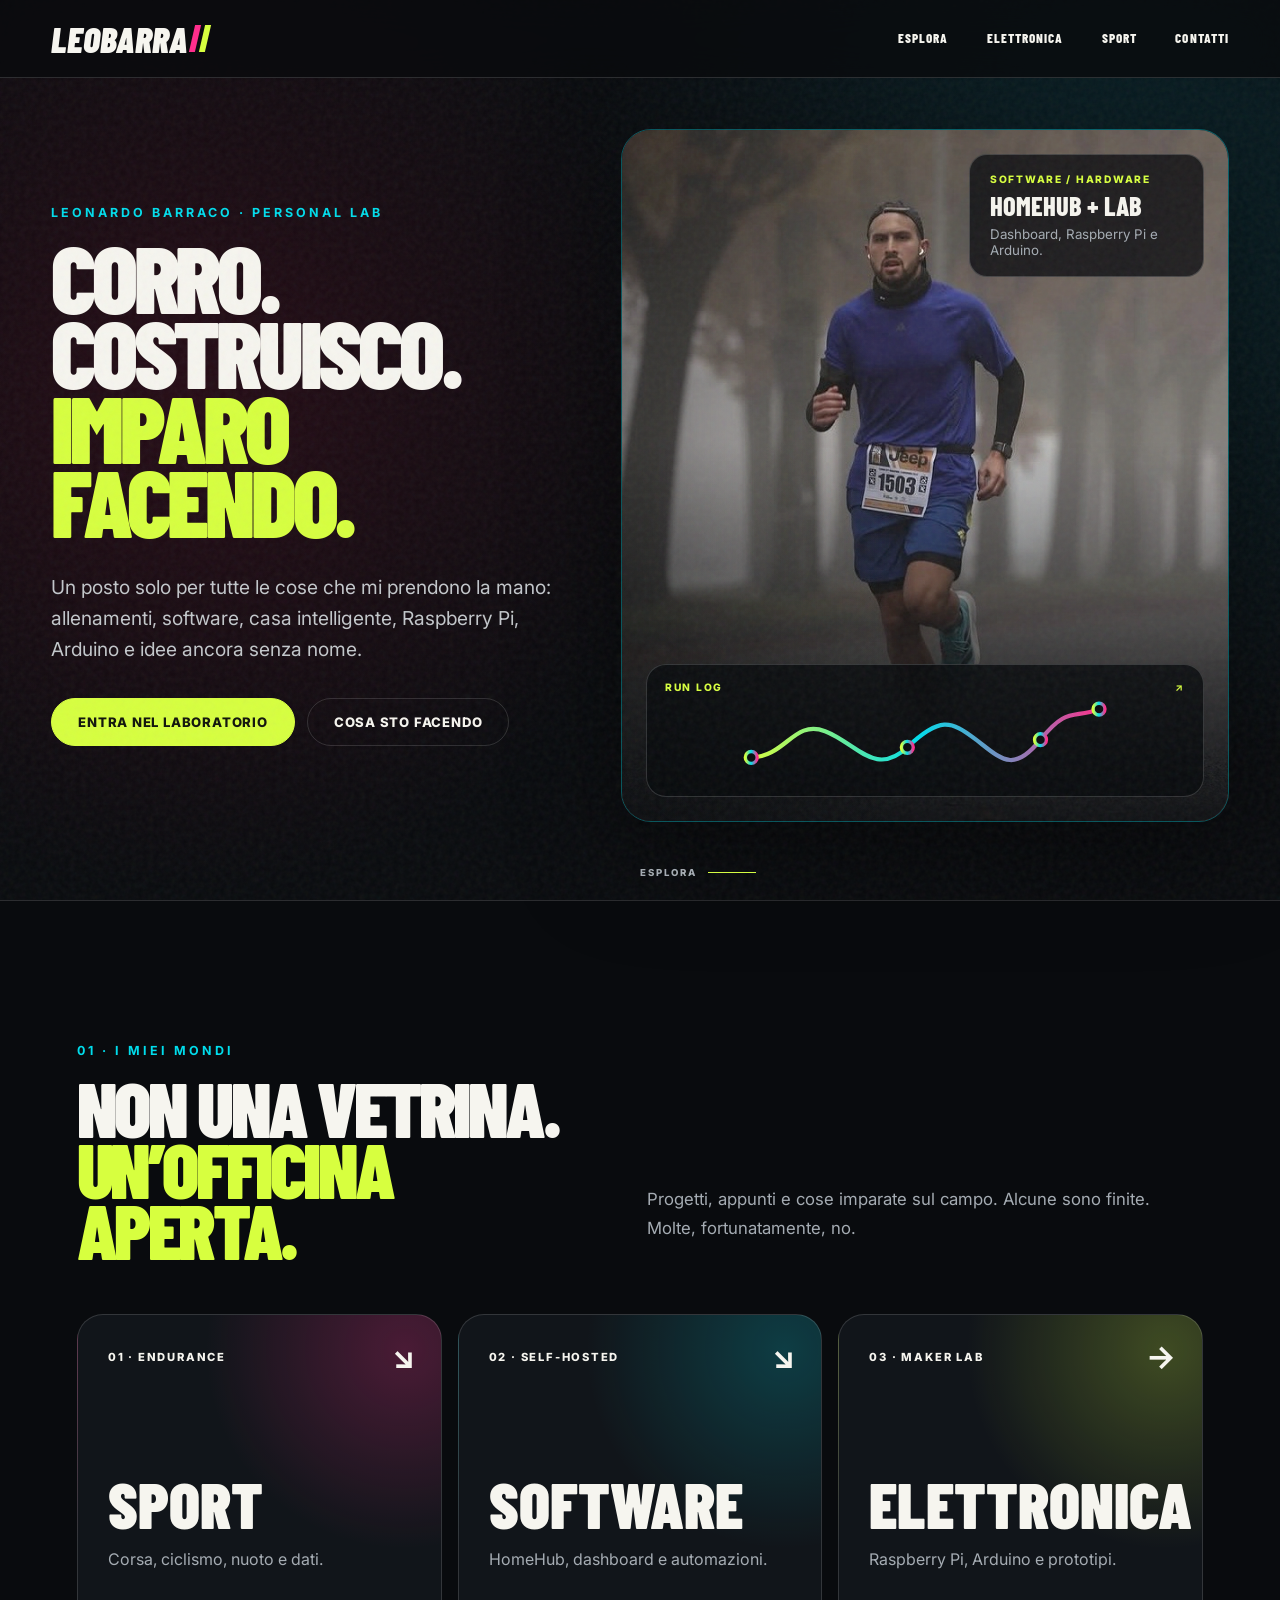
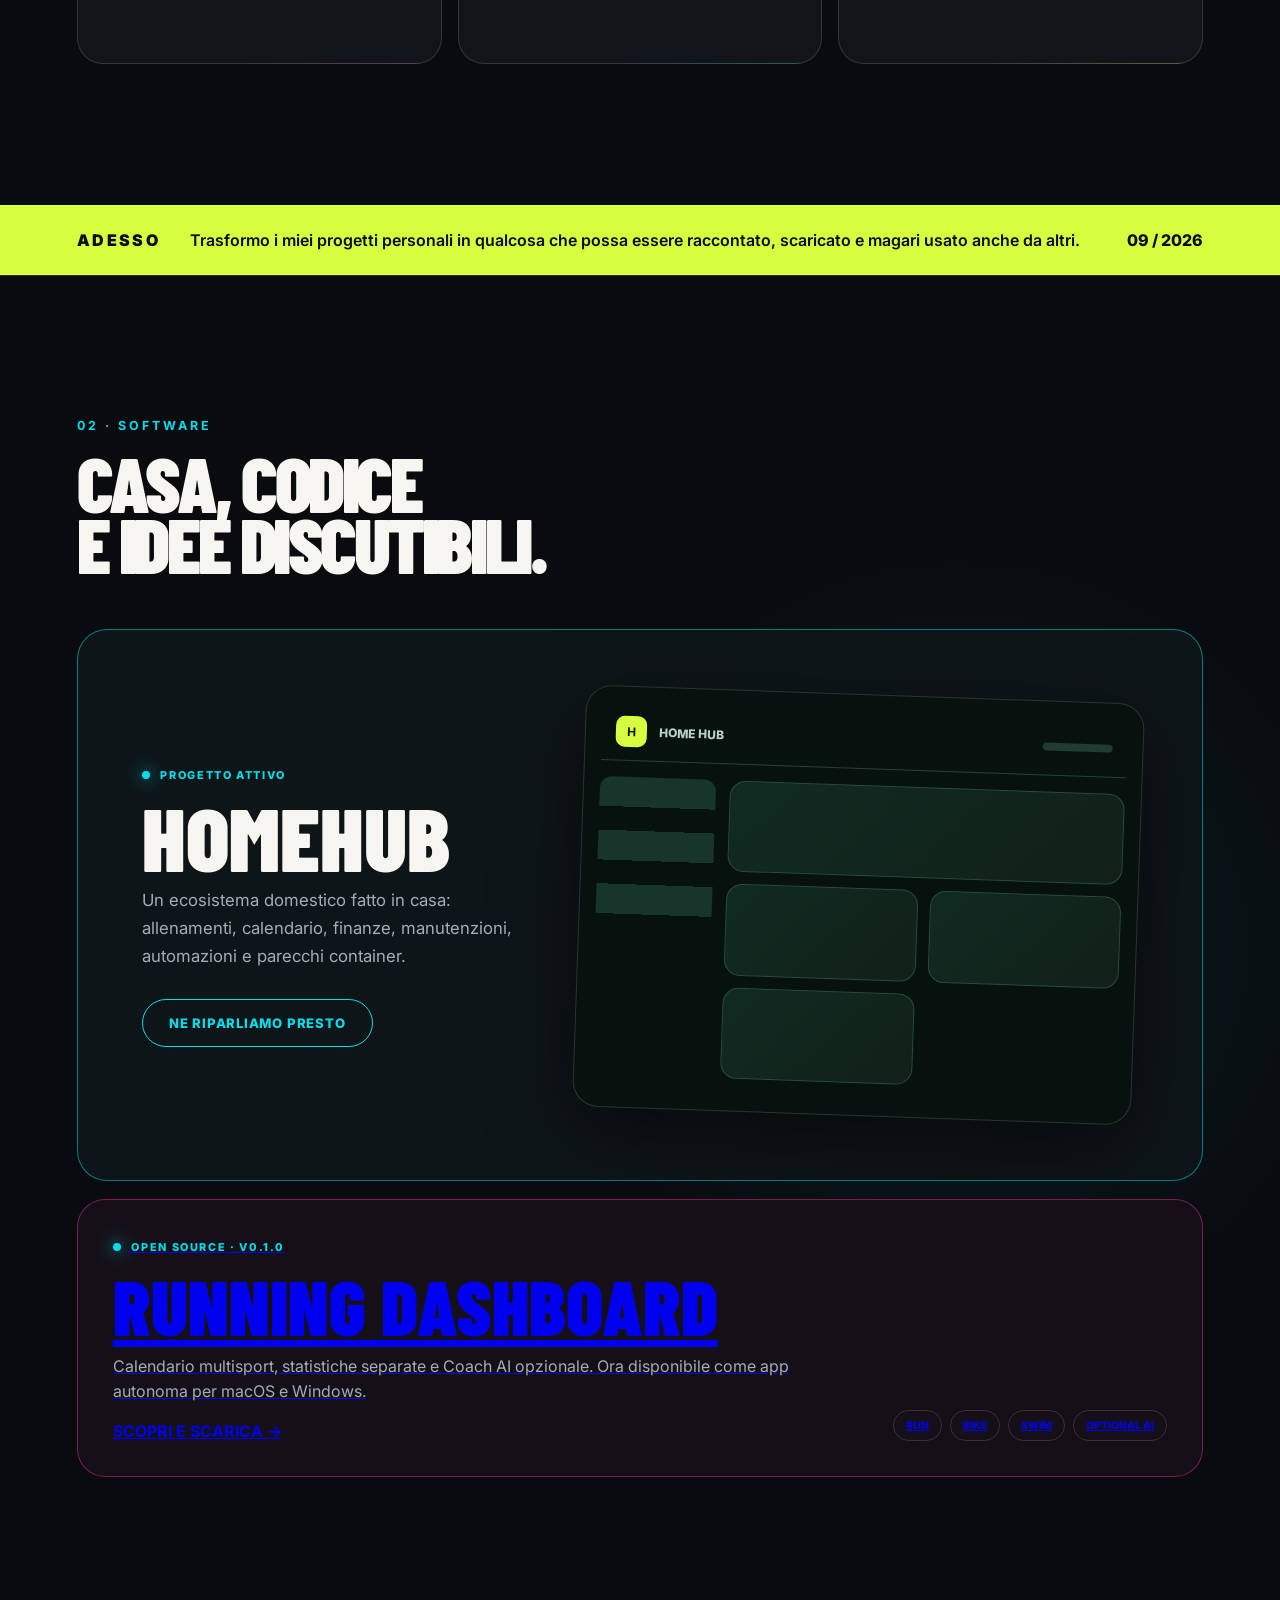
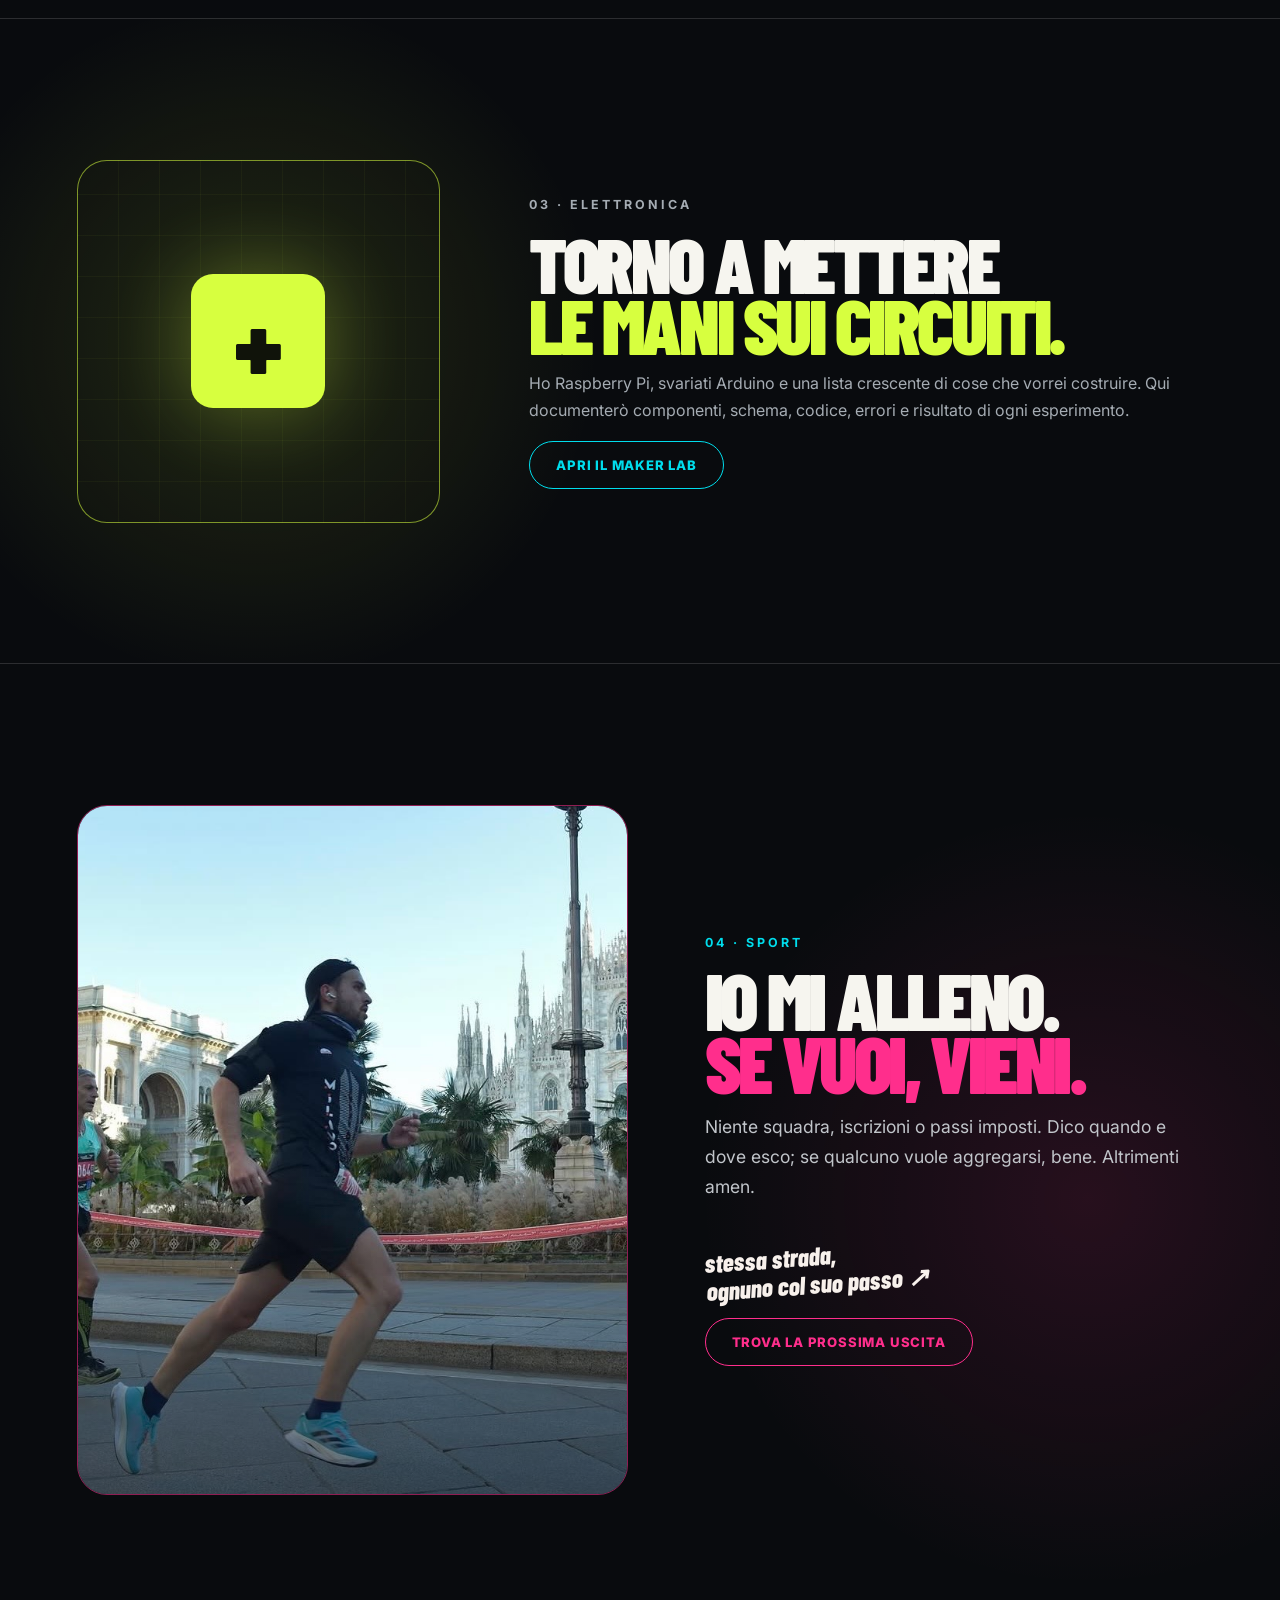
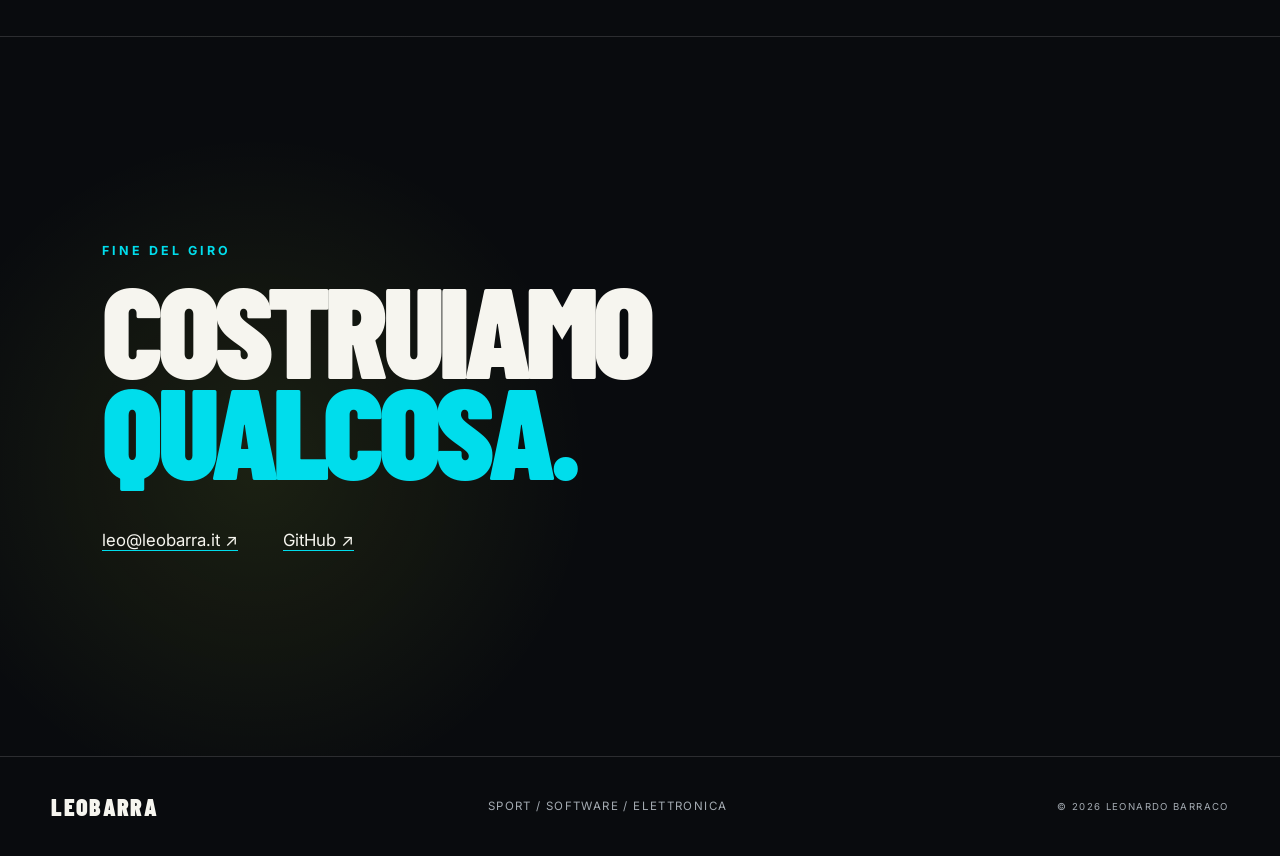
==== commit 1f6e747f: "Add Running Dashboard project page" ====
--- a/index.html
+++ b/index.html
@@ -60,7 +60,7 @@
         <div class="homehub-copy"><span class="project-status"><i></i> PROGETTO ATTIVO</span><h3>HOMEHUB</h3><p>Un ecosistema domestico fatto in casa: allenamenti, calendario, finanze, manutenzioni, automazioni e parecchi container.</p><a class="button cyan" href="#contatti">Ne riparliamo presto</a></div>
         <div class="dashboard-preview" aria-hidden="true"><div class="dash-top"><b>H</b><span>HOME HUB</span><i></i></div><div class="dash-content"><div class="dash-side"></div><div class="dash-main"><span></span><span></span><span></span><span></span></div></div></div>
       </article>
-      <article class="running-project reveal"><div><span class="project-status"><i></i> VERSO L’OPEN SOURCE</span><h3>RUNNING DASHBOARD</h3><p>Calendario multisport, statistiche separate e Coach AI opzionale. Il prossimo traguardo è una versione pulita e semplice da avviare anche su Windows.</p></div><div class="tag-row"><span>RUN</span><span>BIKE</span><span>SWIM</span><span>OPTIONAL AI</span></div></article>
+      <a class="running-project reveal" href="running-dashboard.html"><div><span class="project-status"><i></i> OPEN SOURCE · V0.1.0</span><h3>RUNNING DASHBOARD</h3><p>Calendario multisport, statistiche separate e Coach AI opzionale. Ora disponibile come app autonoma per macOS e Windows.</p><strong class="project-link">SCOPRI E SCARICA →</strong></div><div class="tag-row"><span>RUN</span><span>BIKE</span><span>SWIM</span><span>OPTIONAL AI</span></div></a>
     </section>
 
     <section class="section lab-teaser"><div class="circuit-mark reveal"><b>+</b></div><div class="lab-copy reveal"><p class="kicker">03 · ELETTRONICA</p><h2>Torno a mettere<br><em>le mani sui circuiti.</em></h2><p>Ho Raspberry Pi, svariati Arduino e una lista crescente di cose che vorrei costruire. Qui documenterò componenti, schema, codice, errori e risultato di ogni esperimento.</p><a class="button cyan" href="elettronica.html">Apri il Maker Lab</a></div></section>
--- a/styles.css
+++ b/styles.css
@@ -2,3 +2,30 @@
 .world-grid{display:grid;grid-template-columns:repeat(3,1fr);gap:16px}.world-card{position:relative;min-height:350px;padding:30px;border:1px solid var(--line);border-radius:26px;color:var(--text);text-decoration:none;overflow:hidden;transition:.25s}.world-card:hover{transform:translateY(-7px);border-color:var(--lime)}.world-card span{font-size:.7rem;font-weight:800;letter-spacing:.16em}.world-card h3{margin:110px 0 4px;font:900 clamp(3rem,5vw,5.5rem)/.9 var(--display);text-transform:uppercase}.world-card p{color:var(--muted)}.world-card b{position:absolute;right:26px;top:22px;font-size:2rem}.world-card.sport{background:radial-gradient(circle at 90% 10%,rgba(255,46,140,.24),transparent 44%),#11151a}.world-card.code{background:radial-gradient(circle at 90% 10%,rgba(0,221,236,.2),transparent 44%),#11151a}.world-card.electronics{background:radial-gradient(circle at 90% 10%,rgba(215,255,63,.23),transparent 44%),#11151a}.now-strip{display:grid;grid-template-columns:auto 1fr auto;gap:30px;align-items:center;padding:24px clamp(22px,6vw,110px);border-block:1px solid var(--line);background:var(--lime);color:#0b0d0e}.now-strip span{font-weight:900;letter-spacing:.15em}.now-strip p{margin:0;font-weight:600}.now-strip i{font-style:normal;font-weight:800}.running-project{display:flex;justify-content:space-between;align-items:end;gap:30px;margin-top:18px;padding:35px;border:1px solid rgba(255,46,140,.45);border-radius:28px;background:#151018}.running-project h3{margin:18px 0 8px;font:900 clamp(3rem,6vw,6rem)/.85 var(--display)}.running-project p{max-width:700px;color:var(--muted);line-height:1.6}.tag-row{display:flex;flex-wrap:wrap;gap:8px}.tag-row span{padding:8px 12px;border:1px solid var(--line);border-radius:99px;font-size:.65rem;font-weight:800}.lab-teaser{display:grid;grid-template-columns:.7fr 1.3fr;gap:7vw;align-items:center;background:radial-gradient(circle at 20%,rgba(215,255,63,.13),transparent 32%)}.circuit-mark{aspect-ratio:1;border:1px solid rgba(215,255,63,.55);border-radius:30px;background:repeating-linear-gradient(90deg,transparent 0 40px,rgba(215,255,63,.08) 41px),repeating-linear-gradient(0deg,transparent 0 40px,rgba(215,255,63,.08) 41px);display:grid;place-items:center}.circuit-mark b{display:grid;place-items:center;width:37%;aspect-ratio:1;border-radius:22px;background:var(--lime);color:#10130a;font:900 7rem var(--display);box-shadow:0 0 80px rgba(215,255,63,.3)}.lab-copy h2{font-size:clamp(4rem,6vw,7rem)}.lab-copy p{max-width:650px;color:var(--muted);line-height:1.7}.lab-hero{min-height:100vh;padding:135px clamp(22px,6vw,110px) 80px;display:grid;grid-template-columns:1.15fr .85fr;gap:6vw;align-items:center}.lab-hero h1{margin:20px 0;font:900 clamp(4.5rem,8vw,9rem)/.78 var(--display);text-transform:uppercase}.lab-hero h1 em{color:var(--lime);font-style:normal}.lab-hero-copy>p:last-child{max-width:600px;color:var(--muted);line-height:1.7}.back-link{color:var(--muted);text-decoration:none;font-size:.72rem;font-weight:800}.board-art{aspect-ratio:1;border:1px solid var(--lime);border-radius:35px;display:grid;place-items:center;background:radial-gradient(circle,rgba(215,255,63,.22),transparent 55%),repeating-linear-gradient(90deg,transparent 0 49px,rgba(215,255,63,.08) 50px),#0d1310;transform:rotate(3deg)}.chip{width:47%;aspect-ratio:1;padding:14%;display:grid;place-items:center;border:2px solid #090b0e;border-radius:18px;background:var(--lime);color:#090b0e;box-shadow:0 0 0 12px #293020,0 25px 60px #000}.chip span,.chip small{font-size:.7rem;font-weight:900;letter-spacing:.2em}.chip strong{font:900 4rem var(--display)}.bench-grid{display:grid;grid-template-columns:1fr 1fr;gap:16px}.bench-card{min-height:300px;padding:30px;border:1px solid var(--line);border-radius:26px;background:#11161b}.bench-card.wide{grid-column:1/-1}.bench-card>span,.bench-card small{color:var(--lime);font-size:.67rem;font-weight:800;letter-spacing:.14em}.bench-card h3,.method h3{margin:75px 0 8px;font:900 3.5rem var(--display);text-transform:uppercase}.bench-card p,.method p{color:var(--muted);line-height:1.6}.method-grid{display:grid;grid-template-columns:repeat(4,1fr);gap:1px;background:var(--line)}.method-grid article{min-height:240px;padding:28px;background:var(--bg)}.method-grid b{color:var(--cyan)}
 @media(max-width:960px){.world-grid{grid-template-columns:1fr}.world-card{min-height:250px}.world-card h3{margin-top:55px}.lab-teaser,.lab-hero{grid-template-columns:1fr}.board-art{max-width:600px}.method-grid{grid-template-columns:1fr 1fr}}
 @media(max-width:680px){.now-strip{grid-template-columns:1fr;gap:8px}.running-project{align-items:flex-start;flex-direction:column}.circuit-mark{max-height:320px}.bench-grid,.method-grid{grid-template-columns:1fr}.bench-card.wide{grid-column:auto}.lab-hero{padding:120px 18px 70px}.board-art{border-radius:22px}}
+
+/* Wi-Fi Heatmap project */
+.project-index{background:radial-gradient(circle at 80% 30%,rgba(0,221,236,.08),transparent 32%)}
+.featured-project{display:grid;grid-template-columns:1.05fr .95fr;gap:5vw;align-items:center;padding:clamp(28px,5vw,70px);border:1px solid rgba(0,221,236,.45);border-radius:30px;background:#0e1518;color:var(--text);text-decoration:none;overflow:hidden;transition:.25s}
+.featured-project:hover{transform:translateY(-5px);border-color:var(--lime)}
+.featured-project h3{margin:18px 0;font:900 clamp(4.5rem,8vw,9rem)/.76 var(--display);text-transform:uppercase}
+.featured-project p:not(.kicker){max-width:650px;color:var(--muted);line-height:1.7}
+.featured-project>div>strong{display:inline-block;margin-top:18px;color:var(--lime);font-size:.72rem;letter-spacing:.14em}
+.mini-heatmap{position:relative;min-height:440px;border:1px solid var(--line);border-radius:24px;overflow:hidden;background:radial-gradient(circle at 28% 34%,rgba(215,255,63,.95),rgba(0,221,236,.65) 18%,transparent 39%),radial-gradient(circle at 73% 69%,rgba(255,113,62,.8),rgba(255,46,140,.5) 20%,transparent 42%),#0b1014}
+.mini-heatmap:after{content:"";position:absolute;inset:0;background:linear-gradient(90deg,rgba(255,255,255,.09) 1px,transparent 1px),linear-gradient(rgba(255,255,255,.09) 1px,transparent 1px);background-size:44px 44px}
+.mini-heatmap i{position:absolute;z-index:2;width:13px;height:13px;border:3px solid #fff;border-radius:50%}.mini-heatmap i:nth-child(1){left:22%;top:28%}.mini-heatmap i:nth-child(2){left:44%;top:42%}.mini-heatmap i:nth-child(3){left:68%;top:62%}.mini-heatmap i:nth-child(4){left:83%;top:27%}.mini-heatmap i:nth-child(5){left:18%;top:76%}.mini-heatmap i:nth-child(6){left:61%;top:18%}
+.mini-heatmap b{position:absolute;z-index:2;padding:7px 9px;background:#080a0d;border-radius:8px;font:800 .75rem var(--body)}.mini-heatmap b:nth-of-type(1){left:31%;top:20%;color:var(--lime)}.mini-heatmap b:nth-of-type(2){right:13%;bottom:18%;color:var(--orange)}
+.heat-hero{min-height:100svh;display:grid;grid-template-columns:.9fr 1.1fr;gap:5vw;align-items:center;padding:125px clamp(22px,6vw,110px) 70px}
+.heat-title h1{margin:20px 0;font:900 clamp(5.5rem,10vw,12rem)/.72 var(--display);text-transform:uppercase;letter-spacing:-.045em}.heat-title h1 em{color:var(--cyan);font-style:normal}.heat-title>p:not(.kicker){max-width:610px;color:#c3c7cb;font-size:1.08rem;line-height:1.7}
+.coverage-preview{position:relative;min-height:650px;border:1px solid rgba(0,221,236,.45);border-radius:30px;overflow:hidden;background:radial-gradient(circle at 27% 31%,rgba(215,255,63,.95),rgba(0,221,236,.65) 15%,rgba(0,221,236,.12) 30%,transparent 45%),radial-gradient(circle at 73% 68%,rgba(255,113,62,.9),rgba(255,46,140,.55) 18%,rgba(255,46,140,.08) 34%,transparent 47%),#0b1115;box-shadow:0 30px 100px rgba(0,0,0,.45)}
+.coverage-grid{position:absolute;inset:0;background:linear-gradient(90deg,rgba(255,255,255,.10) 1px,transparent 1px),linear-gradient(rgba(255,255,255,.10) 1px,transparent 1px);background-size:60px 60px;transform:perspective(650px) rotateX(10deg) scale(1.08)}
+.node{position:absolute;padding:9px 12px;border:1px solid #fff;border-radius:99px;background:#080b0d;font-size:.65rem;font-weight:900;letter-spacing:.12em}.node:before{content:"";display:inline-block;width:8px;height:8px;margin-right:7px;border-radius:50%;background:var(--lime);box-shadow:0 0 12px var(--lime)}.node-a{left:20%;top:25%}.node-b{right:18%;bottom:25%}.node-b:before{background:var(--orange);box-shadow:0 0 12px var(--orange)}
+.coverage-legend{position:absolute;left:22px;right:22px;bottom:22px;display:flex;align-items:center;gap:12px;padding:14px 16px;border:1px solid var(--line);border-radius:14px;background:rgba(7,9,12,.8);backdrop-filter:blur(12px);font-size:.65rem;text-transform:uppercase}.coverage-legend b{margin-right:auto;color:var(--muted);letter-spacing:.12em}.coverage-legend i{width:110px;height:8px;border-radius:8px;background:linear-gradient(90deg,var(--pink),var(--cyan),var(--lime))}
+.project-facts{display:grid;grid-template-columns:repeat(4,1fr);border-block:1px solid var(--line)}.project-facts article{min-height:150px;padding:28px clamp(18px,3vw,42px);display:flex;flex-direction:column;justify-content:center;border-right:1px solid var(--line)}.project-facts article:last-child{border:0}.project-facts span,.data-flow span{color:var(--cyan);font-size:.64rem;font-weight:800;letter-spacing:.16em}.project-facts strong{margin:7px 0;font:900 2.1rem var(--display)}.project-facts small{color:var(--muted)}
+.data-flow{display:grid;grid-template-columns:1fr auto 1fr auto 1fr auto 1fr;align-items:stretch;gap:12px}.data-flow article{min-height:250px;padding:24px;display:flex;flex-direction:column;border:1px solid var(--line);border-radius:22px;background:#10161b}.data-flow article>b{color:var(--lime);font:900 2rem var(--display)}.data-flow article>span{margin-top:auto}.data-flow article>strong{margin:8px 0;font:800 1.7rem/1 var(--display);text-transform:uppercase}.data-flow article>small{color:var(--muted);line-height:1.5}.data-flow>i{align-self:center;color:var(--lime);font-style:normal;font-size:1.5rem}
+.field-notes{background:radial-gradient(circle at 20% 70%,rgba(0,221,236,.07),transparent 30%)}.measurement-grid{display:grid;grid-template-columns:1fr 1fr;gap:16px}.measurement-card{padding:30px;border:1px solid rgba(215,255,63,.5);border-radius:26px;background:radial-gradient(circle at 85% 15%,rgba(215,255,63,.14),transparent 40%),#10161a}.measurement-card.cool{border-color:rgba(0,221,236,.5);background:radial-gradient(circle at 85% 15%,rgba(0,221,236,.14),transparent 40%),#10161a}.measurement-card>div:first-child{display:flex;justify-content:space-between;align-items:start;gap:20px}.measurement-card span{font-size:.67rem;font-weight:800;letter-spacing:.13em}.measurement-card>div>strong{font:900 clamp(4rem,7vw,8rem)/.75 var(--display);color:var(--lime)}.measurement-card.cool>div>strong{color:var(--cyan)}.measurement-card strong small{font-size:1.2rem;color:var(--muted)}.measurement-card dl{margin:30px 0 0}.measurement-card dl div{display:flex;justify-content:space-between;padding:13px 0;border-top:1px solid var(--line)}.measurement-card dt{color:var(--muted)}.measurement-card dd{margin:0;font-weight:800}.finding{margin:18px 0 0;padding:25px;border-left:3px solid var(--orange);background:#161313;color:var(--muted);line-height:1.7}.finding b{display:block;margin-bottom:6px;color:var(--orange);font-size:.67rem;letter-spacing:.16em}
+.protocol-list{list-style:none;margin:0;padding:0;border-top:1px solid var(--line)}.protocol-list li{display:grid;grid-template-columns:100px 1fr;gap:30px;padding:28px 0;border-bottom:1px solid var(--line)}.protocol-list li>b{color:var(--cyan);font:900 2.2rem var(--display)}.protocol-list strong{font:900 2rem var(--display);text-transform:uppercase}.protocol-list p{margin:7px 0 0;color:var(--muted);line-height:1.6}
+.cart-section{display:grid;grid-template-columns:1fr 1fr;gap:6vw;align-items:center;background:radial-gradient(circle at 82% 50%,rgba(215,255,63,.1),transparent 34%)}.cart-copy h2{margin:0;font:900 clamp(4.5rem,7vw,8.5rem)/.78 var(--display);text-transform:uppercase}.cart-copy h2 em{color:var(--lime);font-style:normal}.cart-copy>p:not(.kicker){max-width:650px;color:var(--muted);line-height:1.7}.cart-specs{display:grid;grid-template-columns:1fr 1fr;gap:10px;margin-top:28px}.cart-specs span{padding:14px;border:1px solid var(--line);border-radius:12px;color:var(--muted);font-size:.75rem}.cart-specs b{display:block;margin-bottom:4px;color:var(--text);font-size:.68rem;letter-spacing:.1em}
+.cart-blueprint{position:relative;min-height:620px;border:1px solid rgba(215,255,63,.5);border-radius:30px;background:linear-gradient(rgba(215,255,63,.07) 1px,transparent 1px),linear-gradient(90deg,rgba(215,255,63,.07) 1px,transparent 1px),#0b110d;background-size:32px 32px}.cart-blueprint .laptop{position:absolute;left:18%;right:18%;top:12%;height:25%;display:grid;place-items:center;border:3px solid var(--lime);border-radius:12px;color:var(--lime);font:900 2.4rem var(--display);transform:perspective(500px) rotateX(-8deg)}.cart-blueprint .laptop small{font:600 .65rem var(--body);letter-spacing:.12em}.cart-blueprint .post{position:absolute;left:26%;right:26%;top:39%;bottom:22%;border:3px solid var(--lime);border-top:0}.cart-blueprint .shelf{position:absolute;left:19%;right:19%;bottom:18%;height:10%;display:grid;place-items:center;border:3px solid var(--lime);color:var(--lime);font-size:.7rem;font-weight:900;letter-spacing:.15em}.cart-blueprint .wheel{position:absolute;bottom:11%;width:46px;height:46px;border:5px solid var(--lime);border-radius:50%}.cart-blueprint .w1{left:22%}.cart-blueprint .w2{right:22%}.cart-blueprint>small{position:absolute;right:18px;bottom:16px;color:var(--muted);font-size:.62rem;letter-spacing:.13em}
+.deliverables{background:#0c1013}.deliver-grid{display:grid;grid-template-columns:repeat(4,1fr);gap:1px;background:var(--line)}.deliver-grid article{min-height:260px;padding:28px;background:#0c1013}.deliver-grid span{color:var(--pink);font-weight:900}.deliver-grid h3{margin:75px 0 8px;font:900 2.2rem var(--display);text-transform:uppercase}.deliver-grid p{color:var(--muted);line-height:1.6}
+@media(max-width:1050px){.heat-hero,.cart-section,.featured-project{grid-template-columns:1fr}.coverage-preview{min-height:560px}.project-facts{grid-template-columns:1fr 1fr}.project-facts article:nth-child(2){border-right:0}.project-facts article:nth-child(-n+2){border-bottom:1px solid var(--line)}.data-flow{grid-template-columns:1fr}.data-flow>i{transform:rotate(90deg)}.deliver-grid{grid-template-columns:1fr 1fr}}
+@media(max-width:680px){.heat-hero{padding:115px 18px 55px}.heat-title h1{font-size:clamp(5rem,27vw,8rem)}.coverage-preview{min-height:470px;border-radius:22px}.coverage-legend{align-items:flex-start;flex-wrap:wrap}.coverage-legend b{width:100%}.project-facts{grid-template-columns:1fr}.project-facts article{min-height:120px;border-right:0;border-bottom:1px solid var(--line)}.measurement-grid{grid-template-columns:1fr}.measurement-card>div:first-child{display:block}.measurement-card>div>strong{display:block;margin-top:30px}.protocol-list li{grid-template-columns:50px 1fr;gap:15px}.protocol-list strong{font-size:1.6rem}.cart-specs,.deliver-grid{grid-template-columns:1fr}.cart-blueprint{min-height:500px}.featured-project{padding:26px 18px}.mini-heatmap{min-height:360px}}
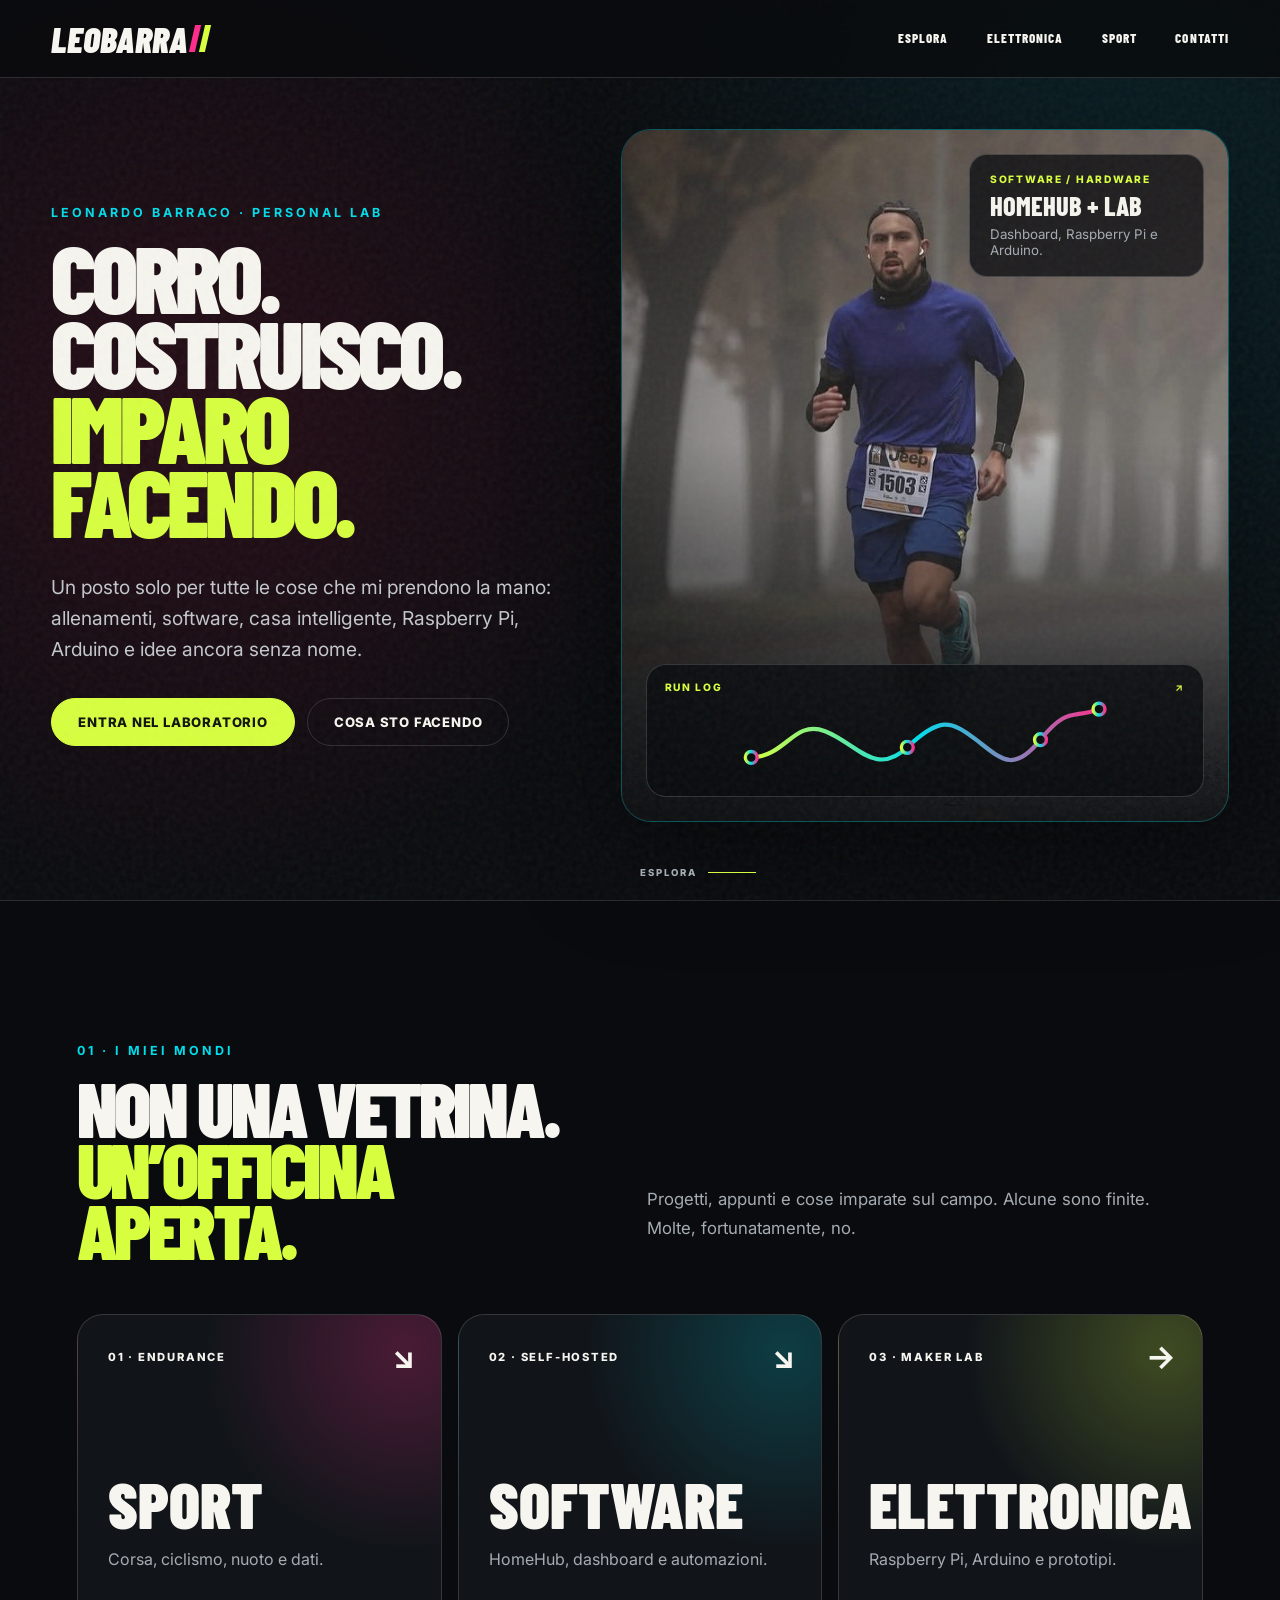
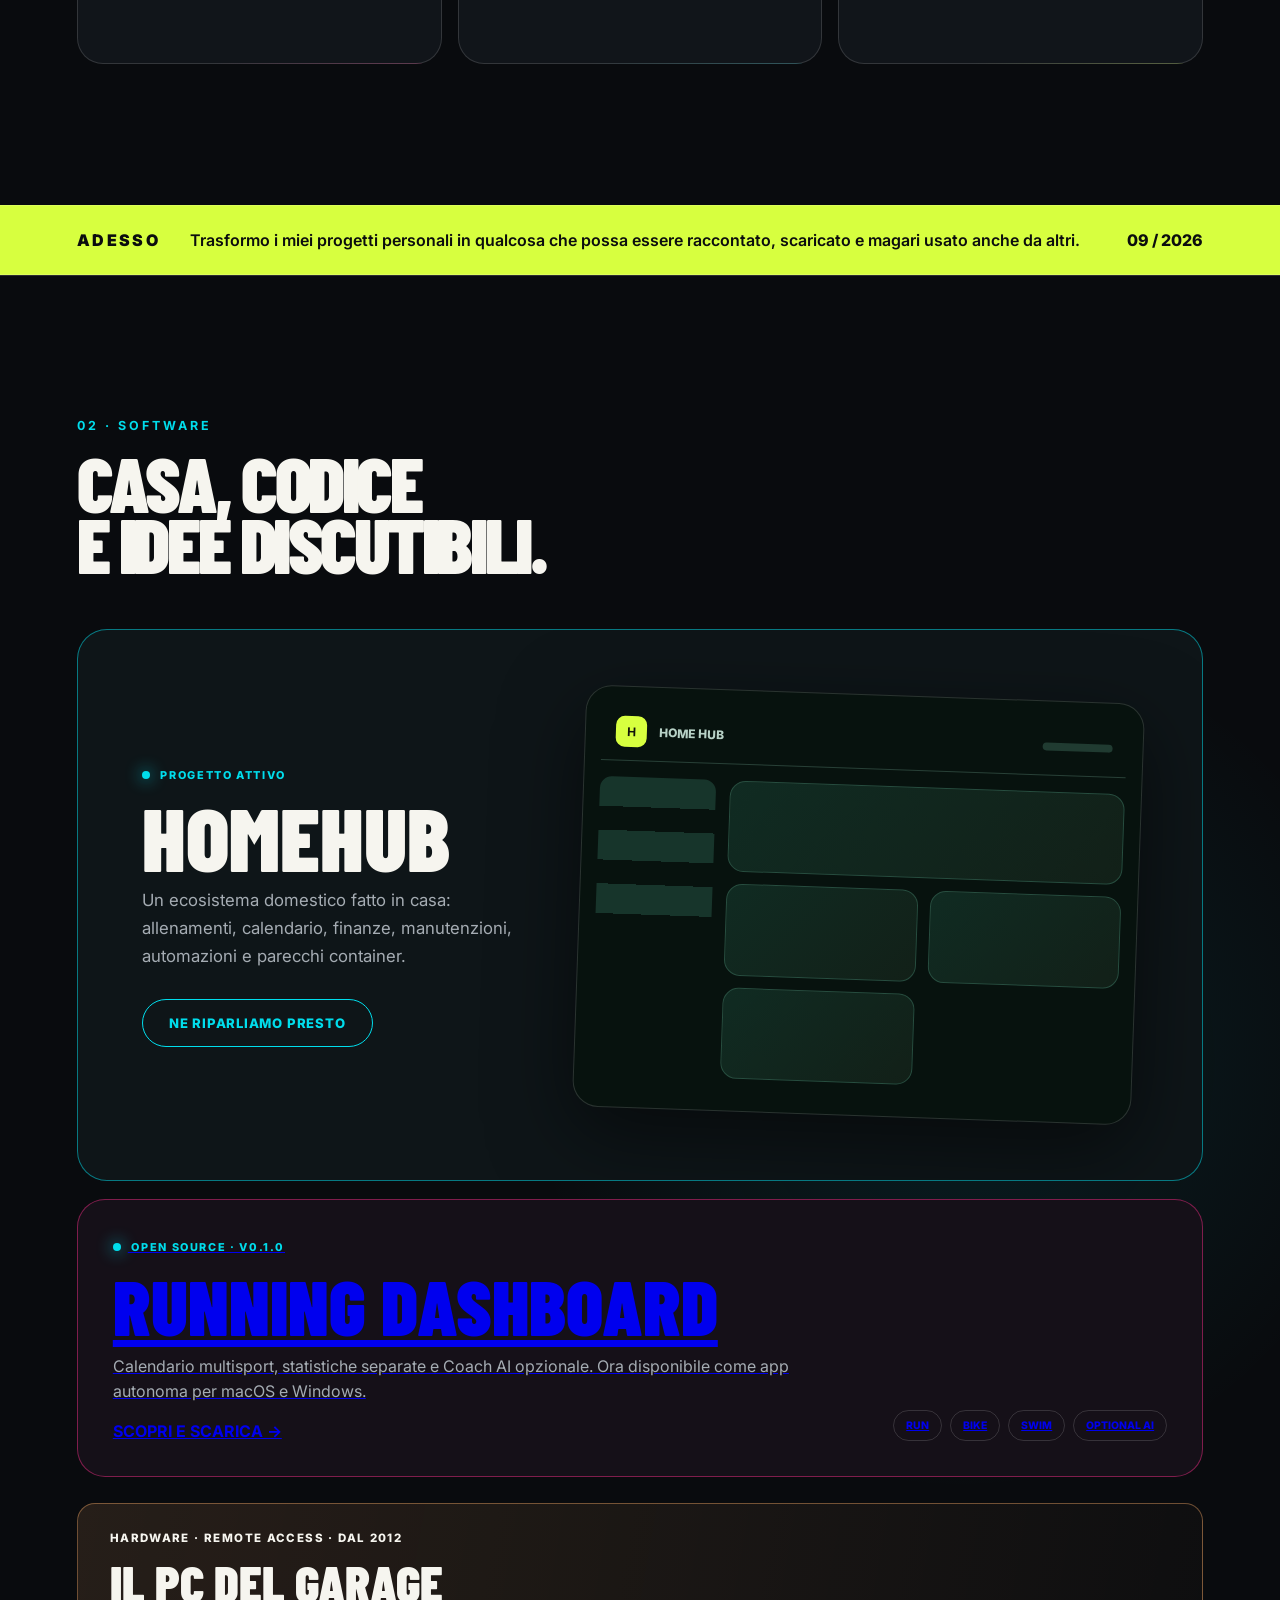
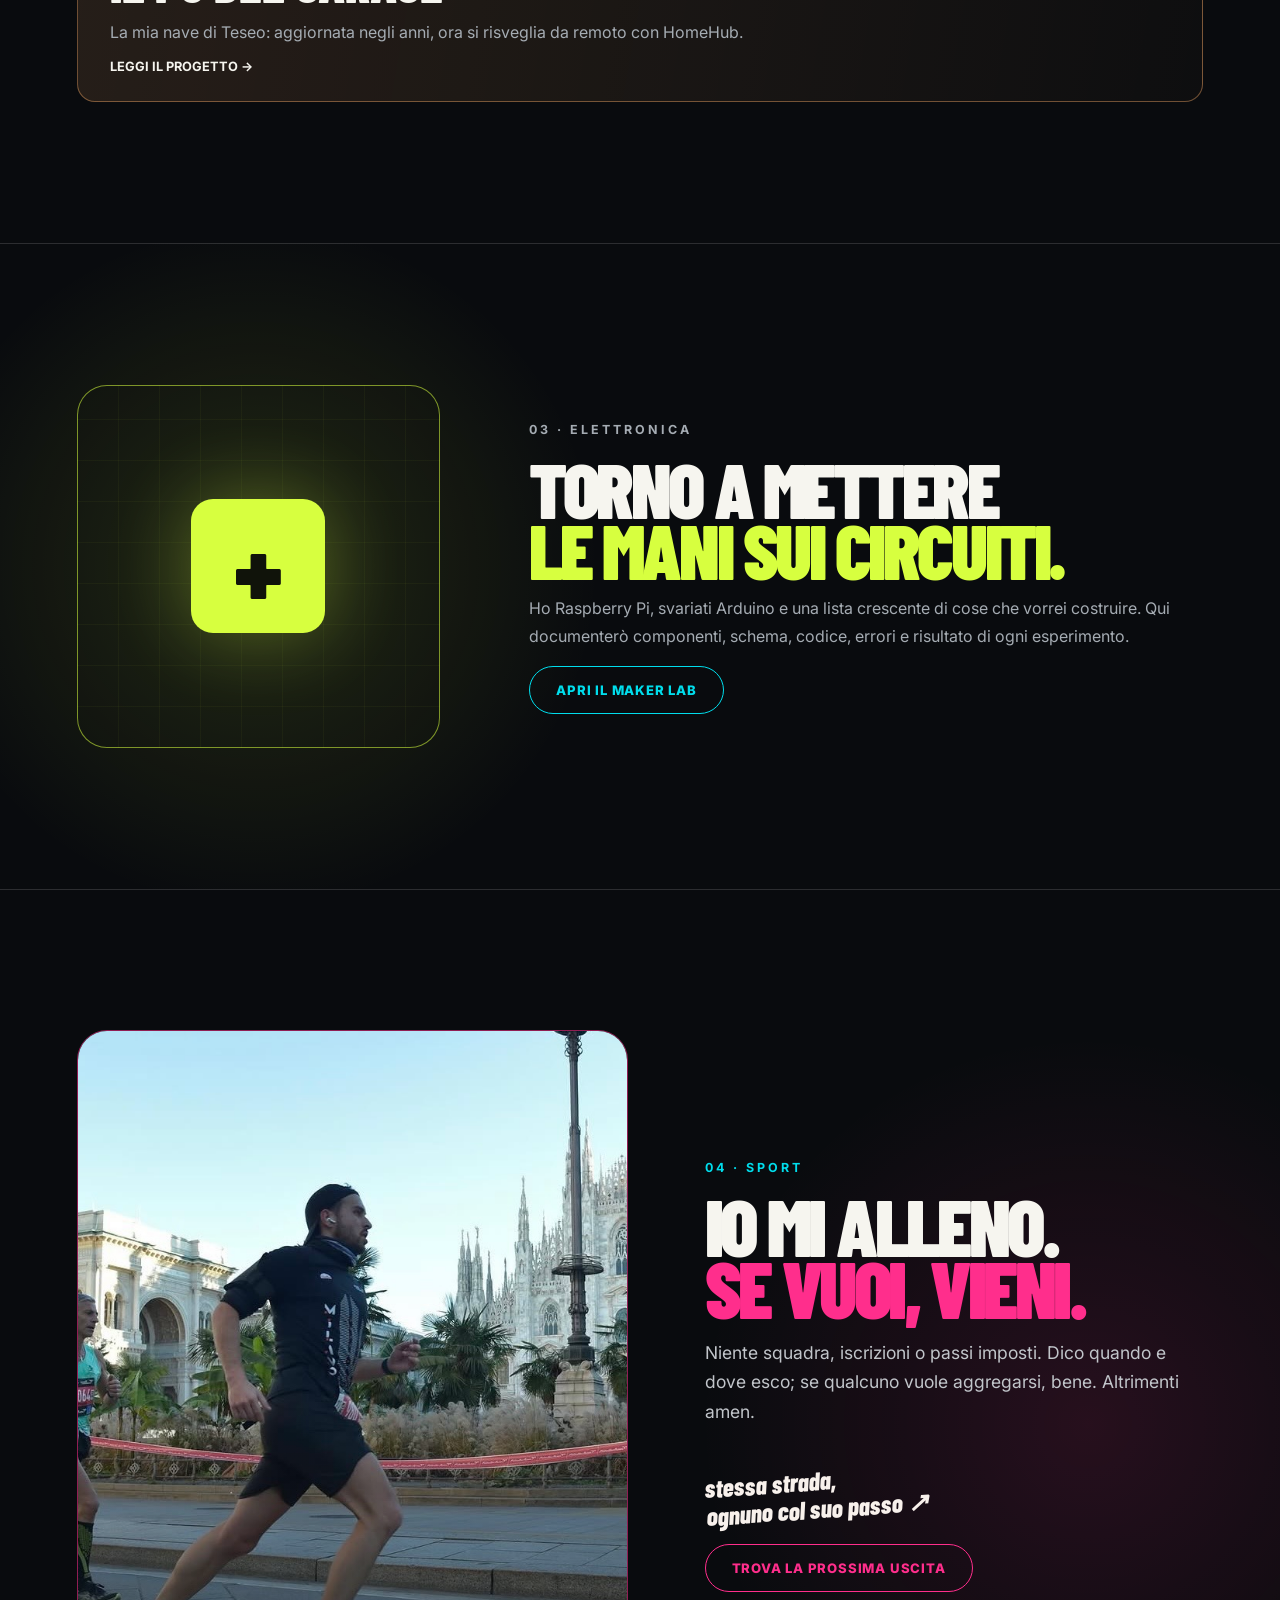
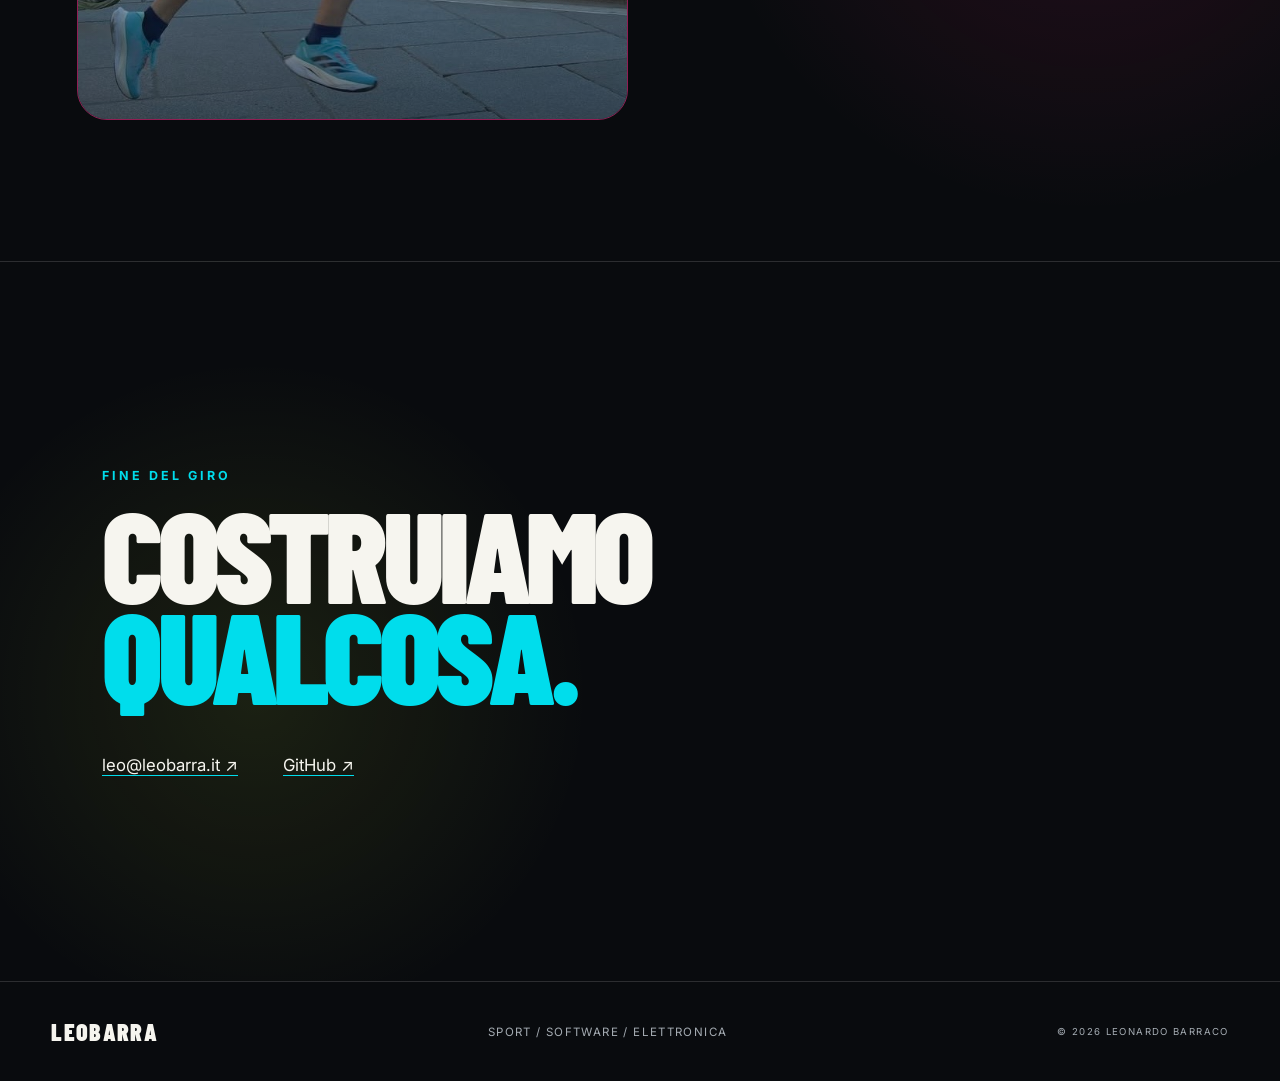
==== commit 1e4dcb68: "Add garage PC project page" ====
--- a/index.html
+++ b/index.html
@@ -11,6 +11,7 @@
   <link href="https://fonts.googleapis.com/css2?family=Barlow+Condensed:ital,wght@0,700;0,800;0,900;1,800&family=Inter:wght@400;500;600;700;800&display=swap" rel="stylesheet">
   <link rel="icon" type="image/svg+xml" href="data:image/svg+xml,%3Csvg xmlns='http://www.w3.org/2000/svg' viewBox='0 0 64 64'%3E%3Crect width='64' height='64' rx='14' fill='%23090b0e'/%3E%3Cpath d='M15 13h10v29h18v9H15z' fill='%23d7ff3f'/%3E%3Cpath d='M39 13h10v29H39z' fill='%23ff2e8c'/%3E%3C/svg%3E">
   <link rel="stylesheet" href="styles.css">
+  <link rel="stylesheet" href="pc-garage.css">
   <script src="app.js" defer></script>
 </head>
 <body>
@@ -61,6 +62,7 @@
         <div class="dashboard-preview" aria-hidden="true"><div class="dash-top"><b>H</b><span>HOME HUB</span><i></i></div><div class="dash-content"><div class="dash-side"></div><div class="dash-main"><span></span><span></span><span></span><span></span></div></div></div>
       </article>
       <a class="running-project reveal" href="running-dashboard.html"><div><span class="project-status"><i></i> OPEN SOURCE · V0.1.0</span><h3>RUNNING DASHBOARD</h3><p>Calendario multisport, statistiche separate e Coach AI opzionale. Ora disponibile come app autonoma per macOS e Windows.</p><strong class="project-link">SCOPRI E SCARICA →</strong></div><div class="tag-row"><span>RUN</span><span>BIKE</span><span>SWIM</span><span>OPTIONAL AI</span></div></a>
+      <a class="garage-home-link reveal" href="pc-garage.html"><span>HARDWARE · REMOTE ACCESS · DAL 2012</span><strong>IL PC DEL GARAGE</strong><p>La mia nave di Teseo: aggiornata negli anni, ora si risveglia da remoto con HomeHub.</p><b>LEGGI IL PROGETTO →</b></a>
     </section>
 
     <section class="section lab-teaser"><div class="circuit-mark reveal"><b>+</b></div><div class="lab-copy reveal"><p class="kicker">03 · ELETTRONICA</p><h2>Torno a mettere<br><em>le mani sui circuiti.</em></h2><p>Ho Raspberry Pi, svariati Arduino e una lista crescente di cose che vorrei costruire. Qui documenterò componenti, schema, codice, errori e risultato di ogni esperimento.</p><a class="button cyan" href="elettronica.html">Apri il Maker Lab</a></div></section>
--- a/styles.css
+++ b/styles.css
@@ -29,3 +29,9 @@
 .deliverables{background:#0c1013}.deliver-grid{display:grid;grid-template-columns:repeat(4,1fr);gap:1px;background:var(--line)}.deliver-grid article{min-height:260px;padding:28px;background:#0c1013}.deliver-grid span{color:var(--pink);font-weight:900}.deliver-grid h3{margin:75px 0 8px;font:900 2.2rem var(--display);text-transform:uppercase}.deliver-grid p{color:var(--muted);line-height:1.6}
 @media(max-width:1050px){.heat-hero,.cart-section,.featured-project{grid-template-columns:1fr}.coverage-preview{min-height:560px}.project-facts{grid-template-columns:1fr 1fr}.project-facts article:nth-child(2){border-right:0}.project-facts article:nth-child(-n+2){border-bottom:1px solid var(--line)}.data-flow{grid-template-columns:1fr}.data-flow>i{transform:rotate(90deg)}.deliver-grid{grid-template-columns:1fr 1fr}}
 @media(max-width:680px){.heat-hero{padding:115px 18px 55px}.heat-title h1{font-size:clamp(5rem,27vw,8rem)}.coverage-preview{min-height:470px;border-radius:22px}.coverage-legend{align-items:flex-start;flex-wrap:wrap}.coverage-legend b{width:100%}.project-facts{grid-template-columns:1fr}.project-facts article{min-height:120px;border-right:0;border-bottom:1px solid var(--line)}.measurement-grid{grid-template-columns:1fr}.measurement-card>div:first-child{display:block}.measurement-card>div>strong{display:block;margin-top:30px}.protocol-list li{grid-template-columns:50px 1fr;gap:15px}.protocol-list strong{font-size:1.6rem}.cart-specs,.deliver-grid{grid-template-columns:1fr}.cart-blueprint{min-height:500px}.featured-project{padding:26px 18px}.mini-heatmap{min-height:360px}}
+
+.survey-results{background:radial-gradient(circle at 85% 18%,rgba(94,66,245,.11),transparent 27%),#090d10}.survey-summary{display:grid;grid-template-columns:repeat(4,1fr);gap:1px;margin-bottom:22px;background:var(--line);border:1px solid var(--line);border-radius:22px;overflow:hidden}.survey-summary article{padding:27px 24px;background:#0e1418}.survey-summary span{display:block;color:var(--muted);font-size:.65rem;font-weight:800;letter-spacing:.13em}.survey-summary strong{display:block;margin-top:22px;font:900 clamp(2.8rem,5vw,5rem)/.8 var(--display);color:var(--lime)}.survey-summary strong small{margin-left:5px;font:700 .85rem var(--body);color:var(--muted)}.survey-summary p{margin:13px 0 0;color:var(--muted);font-size:.8rem}.survey-gallery{display:grid;grid-template-columns:1fr 1fr;gap:16px;margin-top:16px}.survey-figure{margin:0;border:1px solid var(--line);border-radius:22px;overflow:hidden;background:#10161a}.survey-figure a{display:block;overflow:hidden}.survey-figure img{display:block;width:100%;height:auto;transition:transform .45s ease}.survey-figure:hover img{transform:scale(1.012)}.survey-figure figcaption{display:flex;justify-content:space-between;gap:20px;padding:18px 21px;border-top:1px solid var(--line)}.survey-figure figcaption b{font-size:.68rem;letter-spacing:.13em}.survey-figure figcaption span{color:var(--muted);font-size:.75rem;text-align:right}.survey-figure-3d{margin-top:16px}.survey-figure-3d img{max-height:760px;object-fit:cover}.survey-insight{display:grid;grid-template-columns:.75fr 1.1fr 1.3fr;gap:35px;align-items:start;margin-top:16px;padding:32px;border:1px solid rgba(215,255,63,.25);border-radius:22px;background:linear-gradient(120deg,rgba(215,255,63,.08),transparent 55%),#0e1418}.survey-insight h3{margin:0;font:900 clamp(2rem,3.5vw,4rem)/.9 var(--display);text-transform:uppercase}.survey-insight>p:not(.kicker){margin:0;color:var(--muted);line-height:1.75}.survey-insight>p b{color:#fff}.survey-insight small{grid-column:2/4;color:#718087;line-height:1.6}
+@media(max-width:680px){.survey-gallery{grid-template-columns:1fr}.survey-summary{grid-template-columns:1fr 1fr}.survey-summary article{padding:22px 18px}.survey-figure{border-radius:15px}.survey-figure figcaption{display:block}.survey-figure figcaption span{display:block;margin-top:7px;text-align:left}.survey-insight{grid-template-columns:1fr;gap:20px;padding:24px}.survey-insight small{grid-column:auto}}
+.topology-plans{align-items:start}.topology-lower{display:grid;grid-template-columns:1fr 1fr;gap:16px;margin-top:16px}.topology-lower article{display:grid;gap:8px;padding:24px;border:1px solid var(--line);border-radius:18px;background:#10161a}.topology-lower span{color:var(--cyan);font-size:.65rem;font-weight:800;letter-spacing:.15em}.topology-lower strong{font:900 2.5rem var(--display);text-transform:uppercase}.topology-lower small{color:var(--muted)}
+@media(max-width:680px){.topology-lower{grid-template-columns:1fr}}
+.topology-plans{grid-template-columns:1fr}
--- a/pc-garage.css
+++ b/pc-garage.css
@@ -0,0 +1,10 @@
+.garage-page{--garage:#ffae69}
+.garage-hero{min-height:680px;padding:145px clamp(22px,6vw,100px) 90px;display:grid;grid-template-columns:1fr 1fr;gap:4vw;align-items:center;border-bottom:1px solid var(--line)}
+.garage-hero-copy{max-width:700px}.garage-hero .back-link{display:inline-block;margin-bottom:62px}.garage-hero h1{font:900 clamp(6rem,12vw,13rem)/.78 var(--display);text-transform:uppercase;letter-spacing:-.035em;margin:20px 0 35px}.garage-hero h1 em,.garage-page h2 em{color:var(--garage)}.garage-lead{max-width:590px;color:var(--text);font-size:clamp(1.1rem,1.7vw,1.4rem);line-height:1.55;margin-bottom:34px}
+.garage-hero-art{min-height:500px;position:relative;display:flex;align-items:center;justify-content:center;overflow:hidden;border:1px solid var(--line);border-radius:26px;background:radial-gradient(circle at center,rgba(255,174,105,.13),transparent 58%),repeating-linear-gradient(90deg,transparent 0 39px,rgba(255,255,255,.035) 40px),#11171c}.garage-orbit{position:absolute;border:1px solid rgba(255,174,105,.3);border-radius:50%;transform:rotate(-28deg)}.garage-orbit.one{width:620px;height:300px}.garage-orbit.two{width:460px;height:210px;transform:rotate(28deg)}.garage-machine{position:relative;width:min(72%,390px);aspect-ratio:1.14;border:2px solid var(--garage);border-radius:18px;padding:25px;display:flex;flex-direction:column;justify-content:space-between;box-shadow:20px 20px 0 rgba(255,174,105,.09),0 0 90px rgba(255,174,105,.15);background:#11181c;transform:rotate(-4deg)}.garage-machine>span,.garage-machine small,.art-label{font:700 .8rem/1 var(--body);letter-spacing:.16em;color:var(--garage)}.garage-machine b{font:900 clamp(3rem,5vw,5rem)/.9 var(--display);letter-spacing:-.03em}.garage-machine b i{color:var(--garage);font-style:normal}.art-label{position:absolute;bottom:25px;left:25px}
+.garage-story,.garage-network,.garage-gallery{padding-top:120px;padding-bottom:120px}.garage-milestones,.garage-notes{display:grid;grid-template-columns:repeat(3,1fr);gap:1px;margin-top:70px;background:var(--line);border:1px solid var(--line)}.garage-milestones article,.garage-notes article{background:#10151a;padding:34px;min-height:230px}.garage-milestones span,.garage-notes b{color:var(--garage);font:900 1.2rem var(--display);letter-spacing:.08em}.garage-milestones h3,.garage-notes h3{font:800 clamp(1.8rem,2.8vw,2.7rem)/1 var(--display);text-transform:uppercase;margin:26px 0 15px}.garage-milestones p,.garage-notes p{color:var(--muted);line-height:1.6;margin:0}
+.garage-network{background:#0d1216}.garage-flow{display:grid;grid-template-columns:1fr auto 1fr auto 1fr;align-items:center;gap:18px;margin:70px 0 40px}.garage-flow>div{min-height:180px;padding:24px;border:1px solid rgba(255,174,105,.4);border-radius:15px;background:rgba(255,174,105,.06);display:flex;flex-direction:column;justify-content:space-between}.garage-flow small{font-size:.72rem;letter-spacing:.12em;color:var(--garage)}.garage-flow strong{font:900 clamp(2rem,3vw,3rem)/1 var(--display)}.garage-flow span{color:var(--muted);font-size:.87rem}.garage-flow>i{color:var(--garage);font:900 2rem var(--display);font-style:normal}.garage-notes{margin-top:0}.garage-notes article{min-height:220px}.garage-caveat{max-width:850px;color:var(--muted);font-size:.85rem;line-height:1.6;margin:35px 0 0}
+.garage-photo-slot{min-height:440px;margin-top:65px;border:1px dashed rgba(255,174,105,.65);border-radius:24px;background:repeating-linear-gradient(-45deg,rgba(255,174,105,.025) 0 2px,transparent 2px 18px);display:flex;flex-direction:column;align-items:center;justify-content:center;gap:18px;text-align:center}.garage-photo-slot span,.garage-photo-slot small{color:var(--garage);font-size:.8rem;letter-spacing:.16em}.garage-photo-slot strong{font:900 clamp(3rem,8vw,8rem)/.9 var(--display);max-width:750px}
+.garage-home-link{display:block;margin-top:26px;padding:27px 32px;border:1px solid rgba(255,174,105,.4);border-radius:18px;background:linear-gradient(100deg,rgba(255,174,105,.12),rgba(255,174,105,.025));color:var(--text);text-decoration:none;transition:transform .2s,border-color .2s}.garage-home-link:hover{transform:translateY(-4px);border-color:var(--garage)}.garage-home-link span{display:block;color:var(--garage);font-size:.72rem;font-weight:800;letter-spacing:.12em}.garage-home-link strong{display:block;font:900 clamp(2rem,4vw,4rem)/1 var(--display);margin:12px 0}.garage-home-link p{color:var(--muted);margin:0;line-height:1.5}.garage-home-link b{display:block;margin-top:15px;color:var(--garage);font-size:.8rem}
+@media(max-width:900px){.garage-hero{grid-template-columns:1fr;padding-top:115px}.garage-hero-art{min-height:380px}.garage-story,.garage-network,.garage-gallery{padding-top:80px;padding-bottom:80px}.garage-flow{grid-template-columns:1fr;gap:12px}.garage-flow>i{transform:rotate(90deg);justify-self:center}.garage-milestones,.garage-notes{grid-template-columns:1fr}.garage-milestones article,.garage-notes article{min-height:0}}
+@media(max-width:600px){.garage-hero h1{font-size:clamp(5rem,20vw,8rem)}.garage-hero-art{min-height:320px}.garage-machine{width:68%;padding:16px}.garage-machine b{font-size:3rem}.garage-flow>div{min-height:130px}.garage-photo-slot{min-height:340px;padding:18px}.garage-photo-slot strong{font-size:3.6rem}}
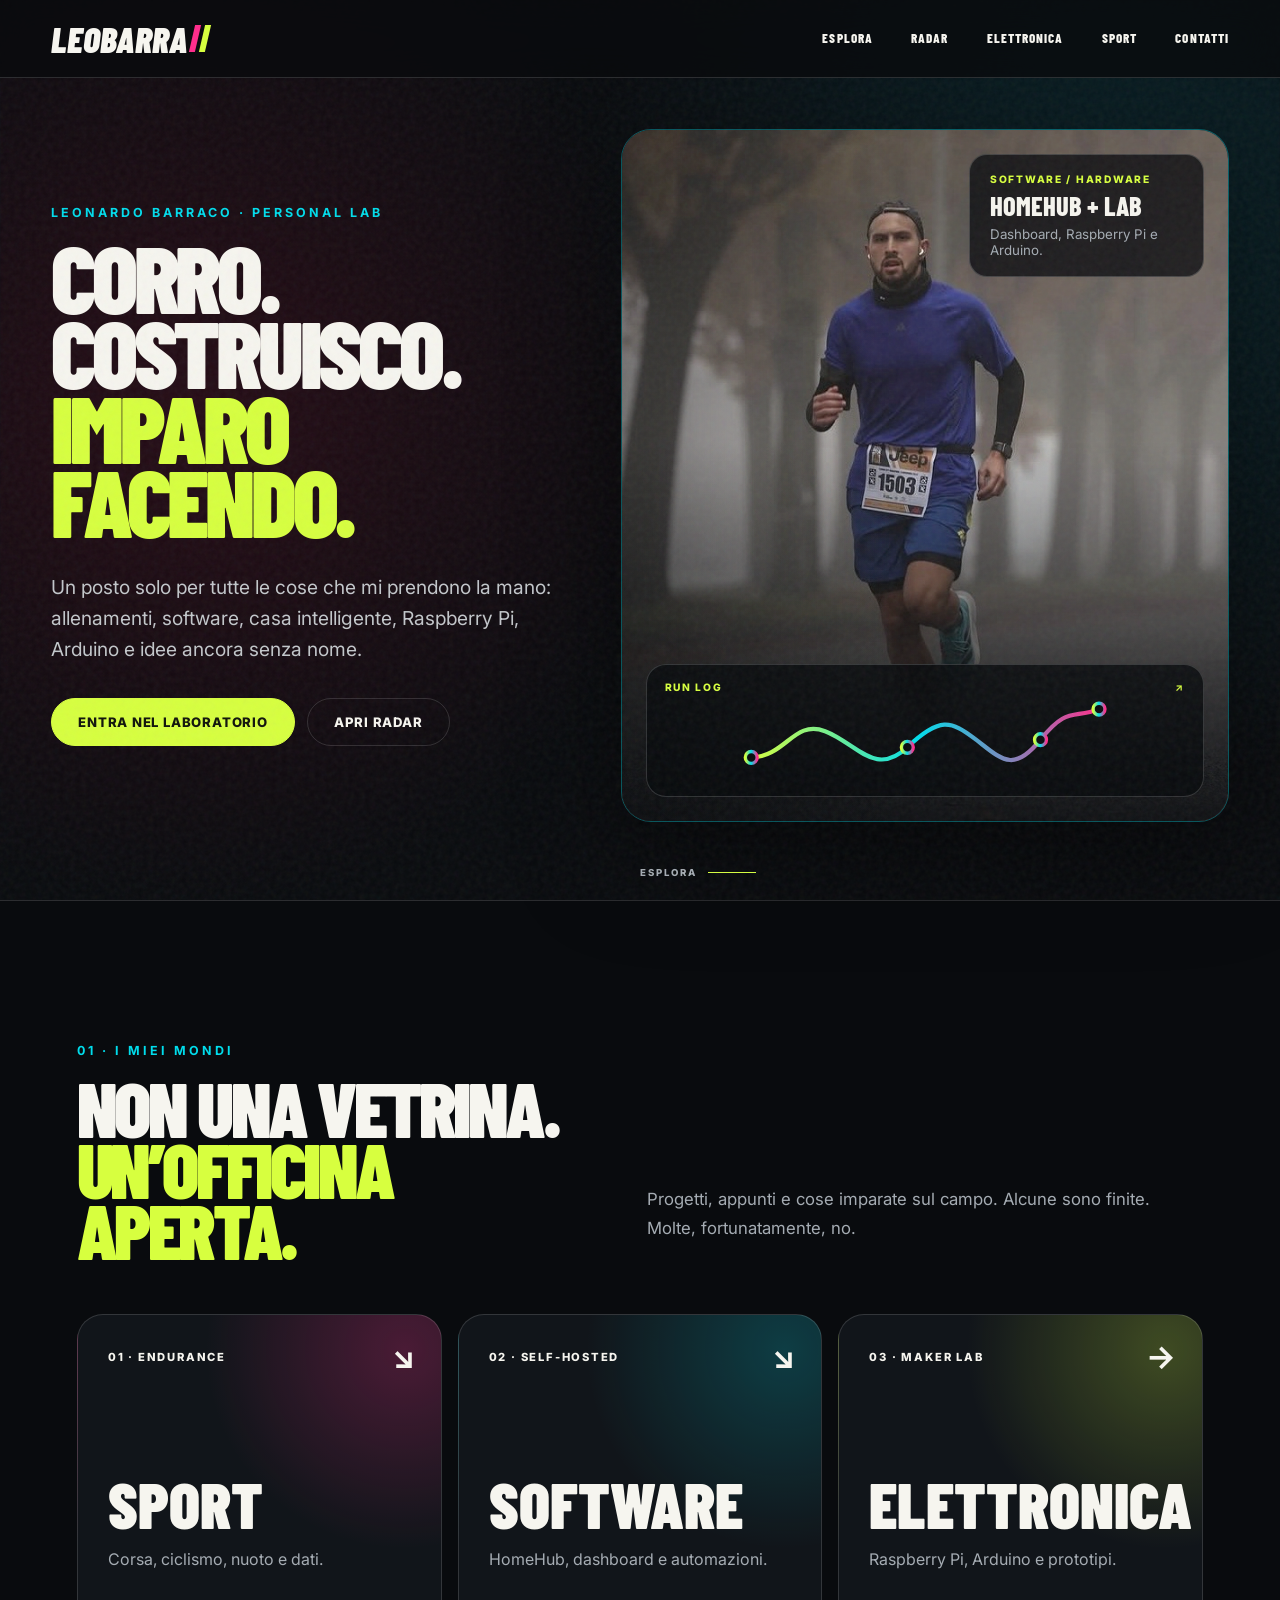
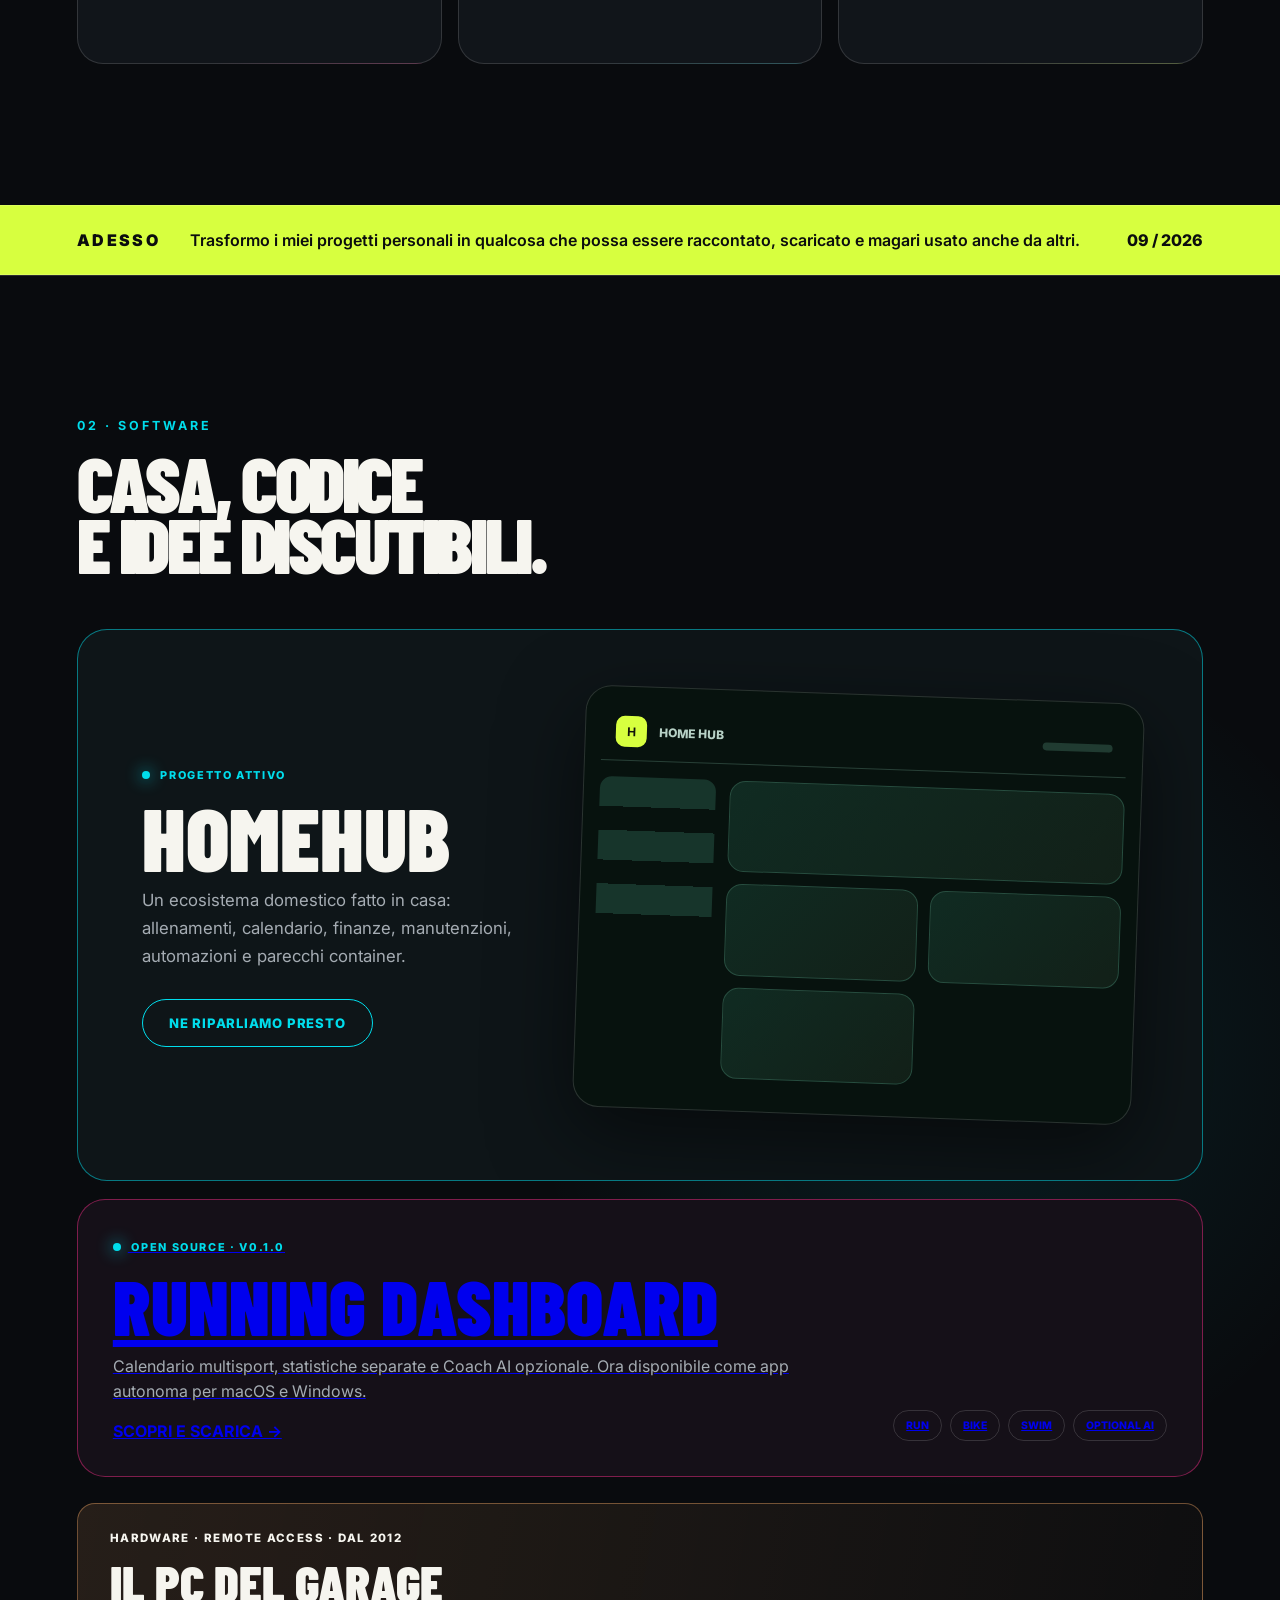
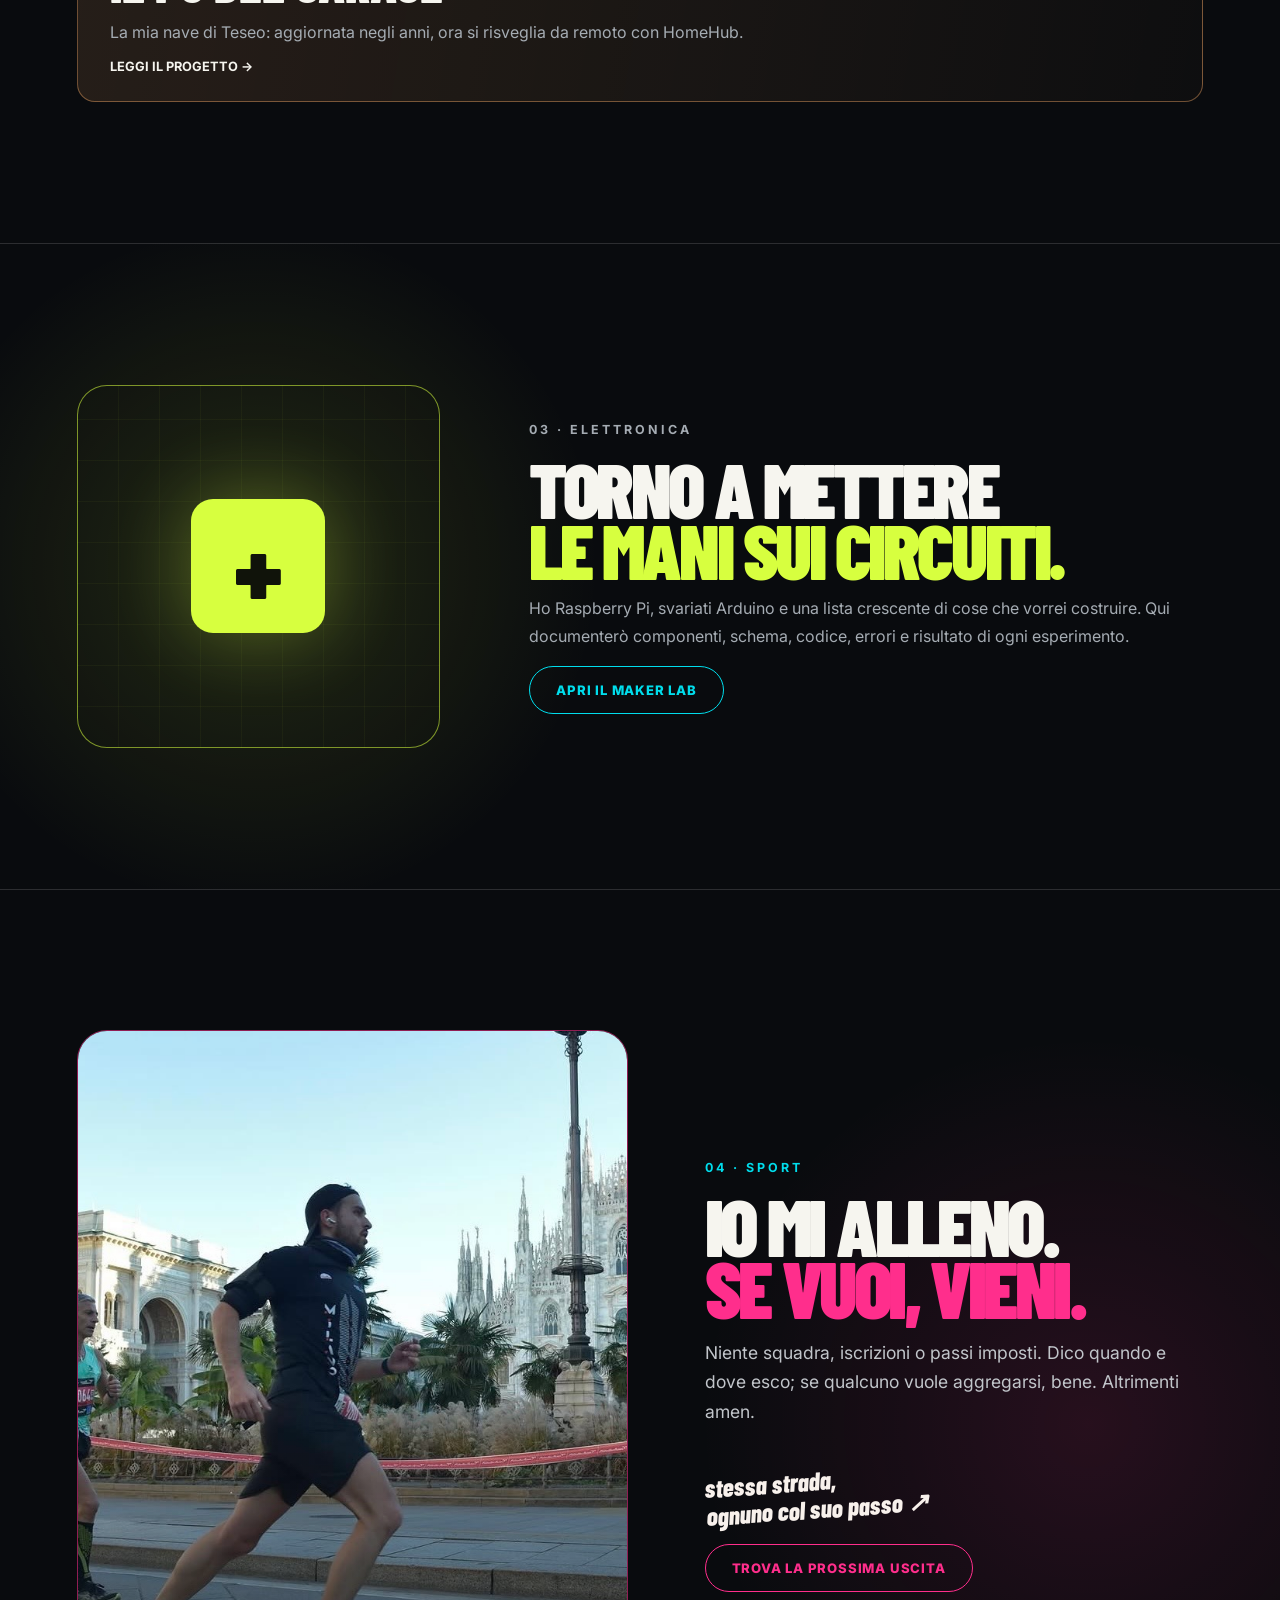
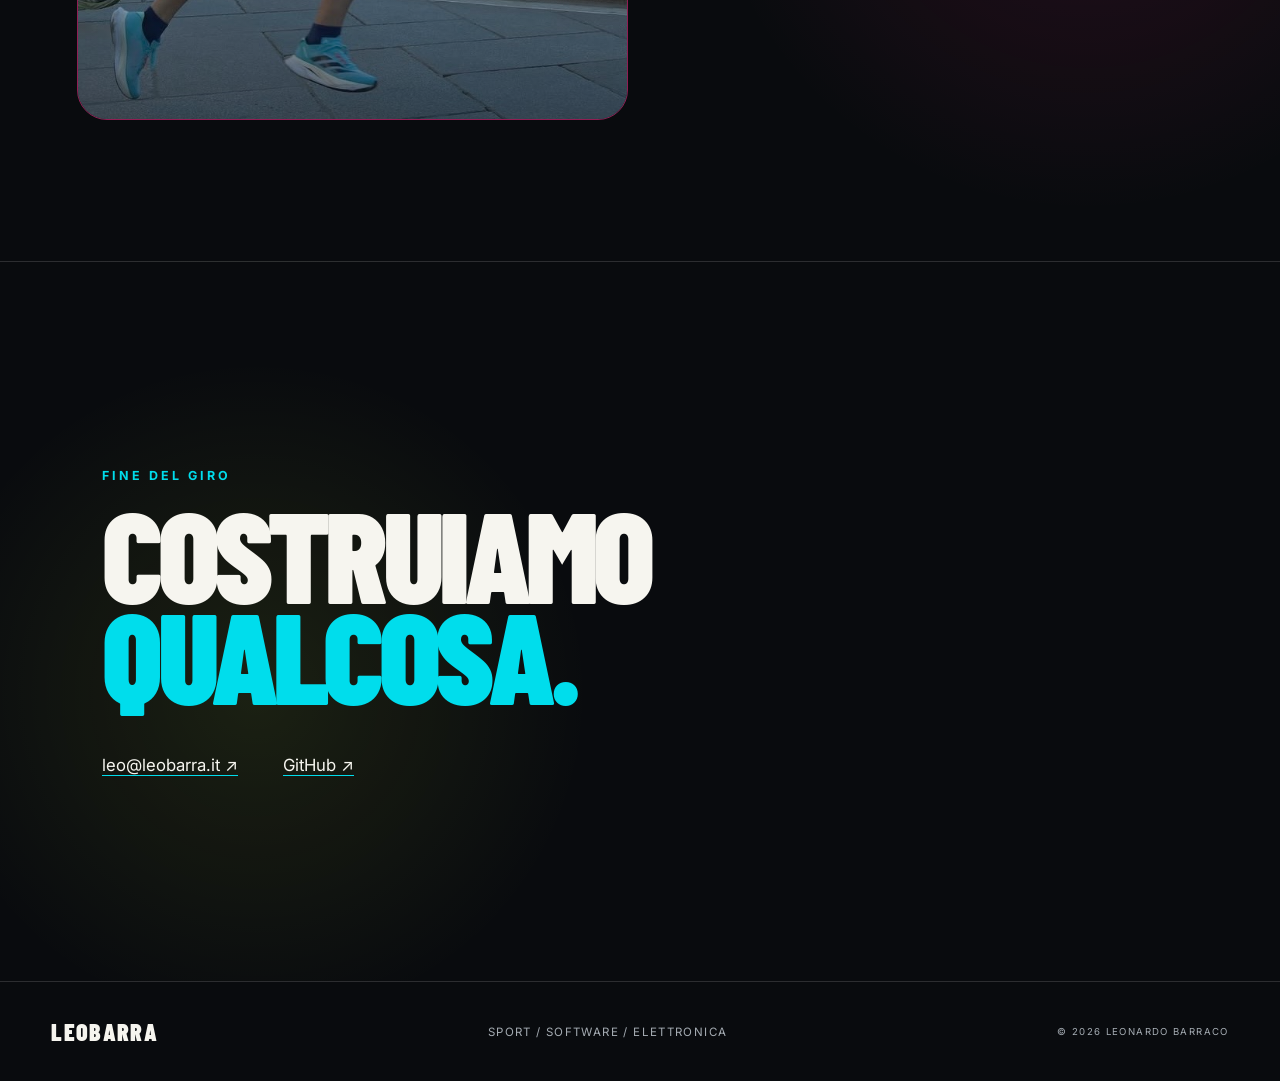
==== commit a6c3f5c8: "Add RADAR project datastore and dashboard" ====
--- a/index.html
+++ b/index.html
@@ -20,7 +20,7 @@
     <a class="brand" href="#top" aria-label="LEOBARRA, torna all'inizio">LEOBARRA <i></i><i></i></a>
     <button class="menu" type="button" aria-expanded="false" aria-controls="nav"><span></span><span></span></button>
     <nav id="nav" aria-label="Navigazione principale">
-      <a href="#mondi">Esplora</a><a href="elettronica.html">Elettronica</a><a href="#sport">Sport</a><a href="#contatti">Contatti</a>
+      <a href="#mondi">Esplora</a><a href="radar/">RADAR</a><a href="elettronica.html">Elettronica</a><a href="#sport">Sport</a><a href="#contatti">Contatti</a>
     </nav>
   </header>
 
@@ -30,7 +30,7 @@
         <p class="kicker">LEONARDO BARRACO · PERSONAL LAB</p>
         <h1>Corro.<br>Costruisco.<br><em>Imparo facendo.</em></h1>
         <p class="intro">Un posto solo per tutte le cose che mi prendono la mano: allenamenti, software, casa intelligente, Raspberry Pi, Arduino e idee ancora senza nome.</p>
-        <div class="hero-actions"><a class="button primary" href="#mondi">Entra nel laboratorio</a><a class="button ghost" href="#adesso">Cosa sto facendo</a></div>
+        <div class="hero-actions"><a class="button primary" href="#mondi">Entra nel laboratorio</a><a class="button ghost" href="radar/">Apri RADAR</a></div>
       </div>
       <div class="hero-visual reveal">
         <img src="assets/nebbia-run.jpg" alt="Leonardo corre in un viale nella nebbia">
--- a/styles.css
+++ b/styles.css
@@ -35,3 +35,19 @@
 .topology-plans{align-items:start}.topology-lower{display:grid;grid-template-columns:1fr 1fr;gap:16px;margin-top:16px}.topology-lower article{display:grid;gap:8px;padding:24px;border:1px solid var(--line);border-radius:18px;background:#10161a}.topology-lower span{color:var(--cyan);font-size:.65rem;font-weight:800;letter-spacing:.15em}.topology-lower strong{font:900 2.5rem var(--display);text-transform:uppercase}.topology-lower small{color:var(--muted)}
 @media(max-width:680px){.topology-lower{grid-template-columns:1fr}}
 .topology-plans{grid-template-columns:1fr}
+
+/* Waveshare OBD2 project */
+.obd-project{display:grid;grid-template-columns:1.15fr .85fr;gap:5vw;align-items:center;margin-top:18px;padding:clamp(28px,5vw,70px);border:1px solid rgba(215,255,63,.48);border-radius:30px;background:radial-gradient(circle at 85% 15%,rgba(215,255,63,.1),transparent 38%),#10150f;color:var(--text);text-decoration:none;overflow:hidden;transition:.25s}
+.obd-project:hover{transform:translateY(-5px);border-color:var(--cyan)}
+.obd-project .project-status{color:var(--lime)}.obd-project .project-status i{background:var(--lime);box-shadow:0 0 16px var(--lime)}
+.obd-project .kicker{margin-top:26px}
+.obd-project h3{margin:18px 0;font:900 clamp(4.5rem,8vw,9rem)/.76 var(--display);text-transform:uppercase}
+.obd-project-copy>p:not(.kicker){max-width:680px;color:var(--muted);line-height:1.7}
+.obd-project-copy>strong{display:inline-block;margin-top:18px;color:var(--cyan);font-size:.72rem;letter-spacing:.14em}
+.obd-display{min-height:440px;padding:22px;border:1px solid #314159;border-radius:28px;background:#0b111b;box-shadow:0 28px 80px rgba(0,0,0,.48);transform:rotate(2deg)}
+.obd-display-head{display:flex;align-items:center;justify-content:space-between;color:#9cacbf;font-size:.66rem;font-weight:800;letter-spacing:.14em}.obd-display-head b{padding:7px 10px;border-radius:8px;background:#1d6f67;color:#f4fffc;font-size:.62rem}
+.obd-gauge{position:relative;width:190px;height:190px;display:grid;place-content:center;margin:30px auto 18px;border:13px solid #24344b;border-top-color:#36d1b7;border-right-color:#36d1b7;border-radius:50%;text-align:center;transform:rotate(45deg)}.obd-gauge>*{transform:rotate(-45deg)}.obd-gauge strong{font:900 3rem/.9 var(--display)}.obd-gauge small{margin-top:7px;color:#8090a8;font-size:.62rem;letter-spacing:.16em}.obd-gauge i{position:absolute;inset:-13px;border:13px solid transparent;border-bottom-color:#f0b44d;border-radius:50%}
+.obd-readings{display:grid;grid-template-columns:1fr 1fr;gap:12px}.obd-readings span{display:grid;place-items:center;min-height:82px;border:1px solid #283750;border-radius:13px;background:#172033}.obd-readings b{font:900 2.1rem var(--display)}.obd-readings small{color:#8b9ab1;font-size:.58rem;letter-spacing:.15em}
+.obd-pages{display:flex;justify-content:center;gap:7px;margin-top:17px}.obd-pages i{width:7px;height:7px;border-radius:50%;background:#34465f}.obd-pages i:first-child{width:24px;border-radius:8px;background:var(--lime)}
+@media(max-width:1050px){.obd-project{grid-template-columns:1fr}.obd-display{max-width:560px;width:100%;justify-self:center}}
+@media(max-width:680px){.obd-project{padding:26px 18px;border-radius:22px}.obd-display{min-height:390px;padding:18px}.obd-gauge{width:160px;height:160px}.obd-project h3{font-size:clamp(4rem,20vw,6rem)}}
